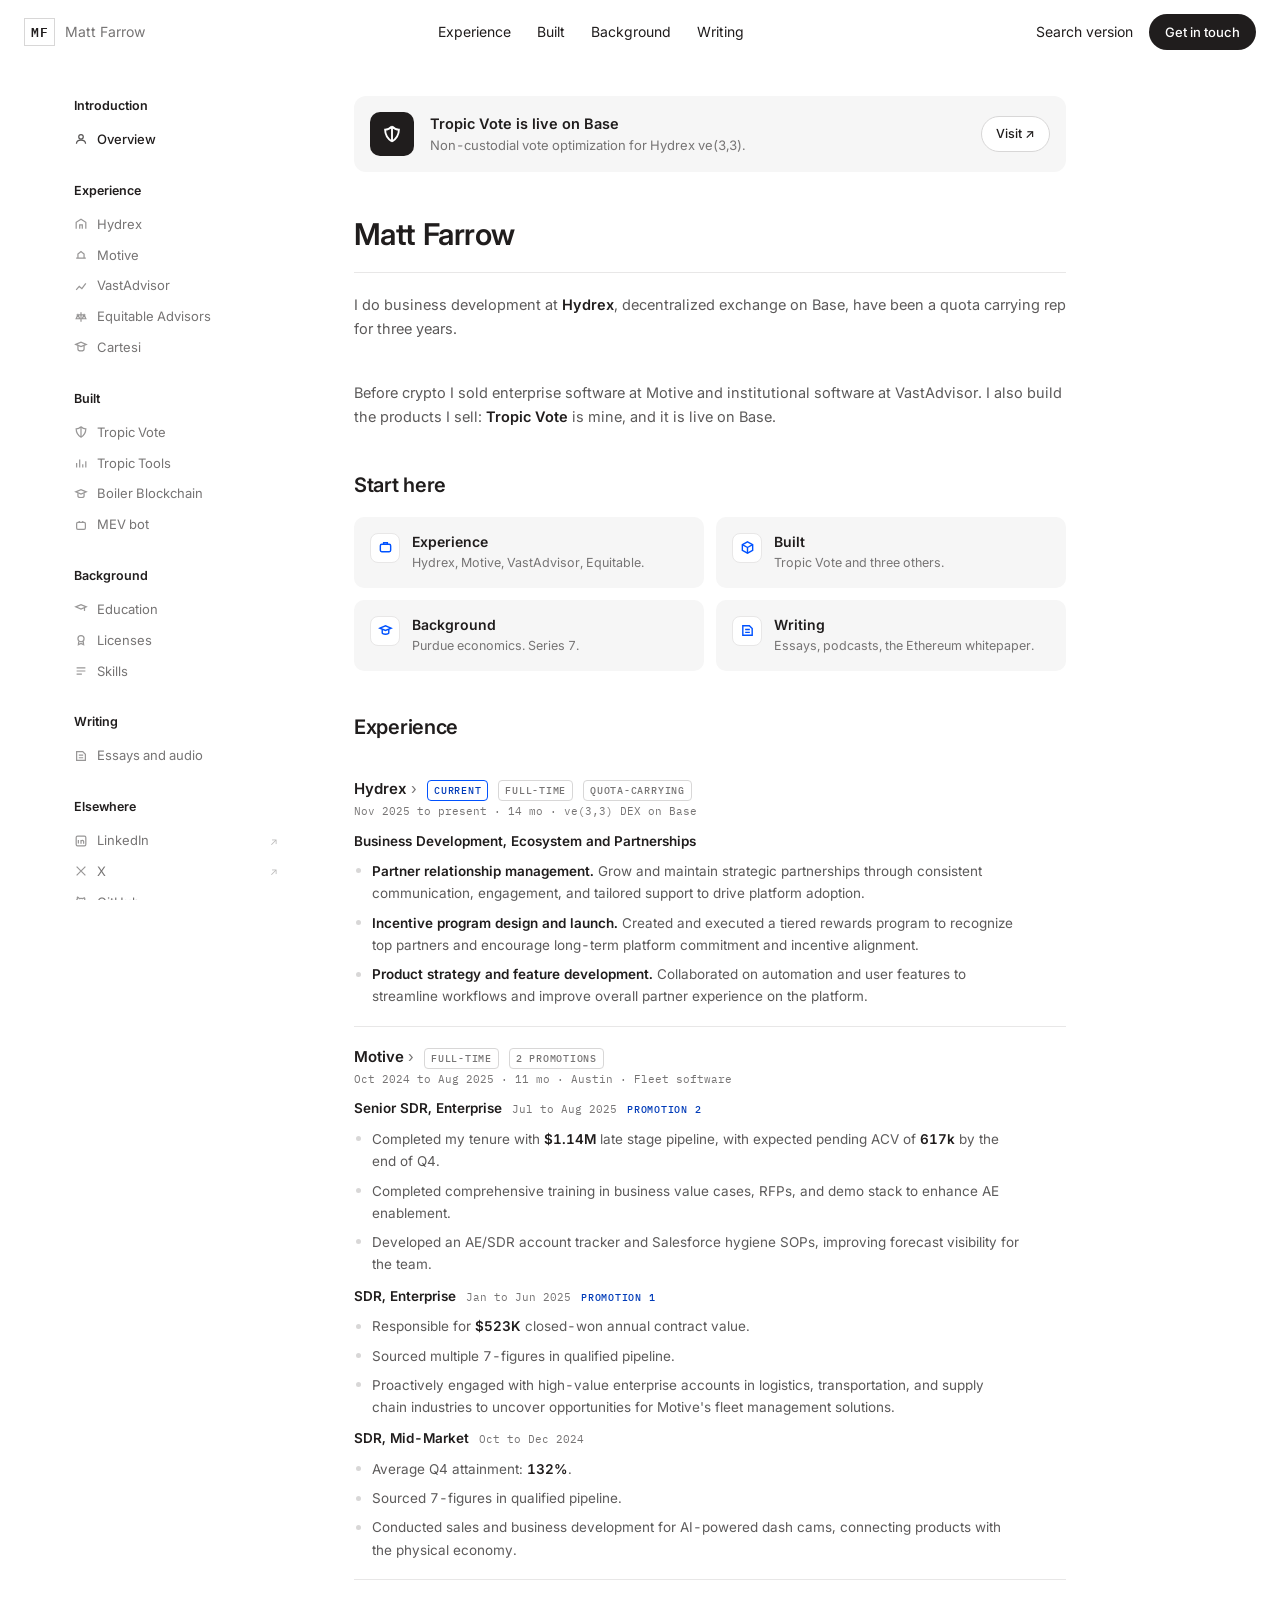
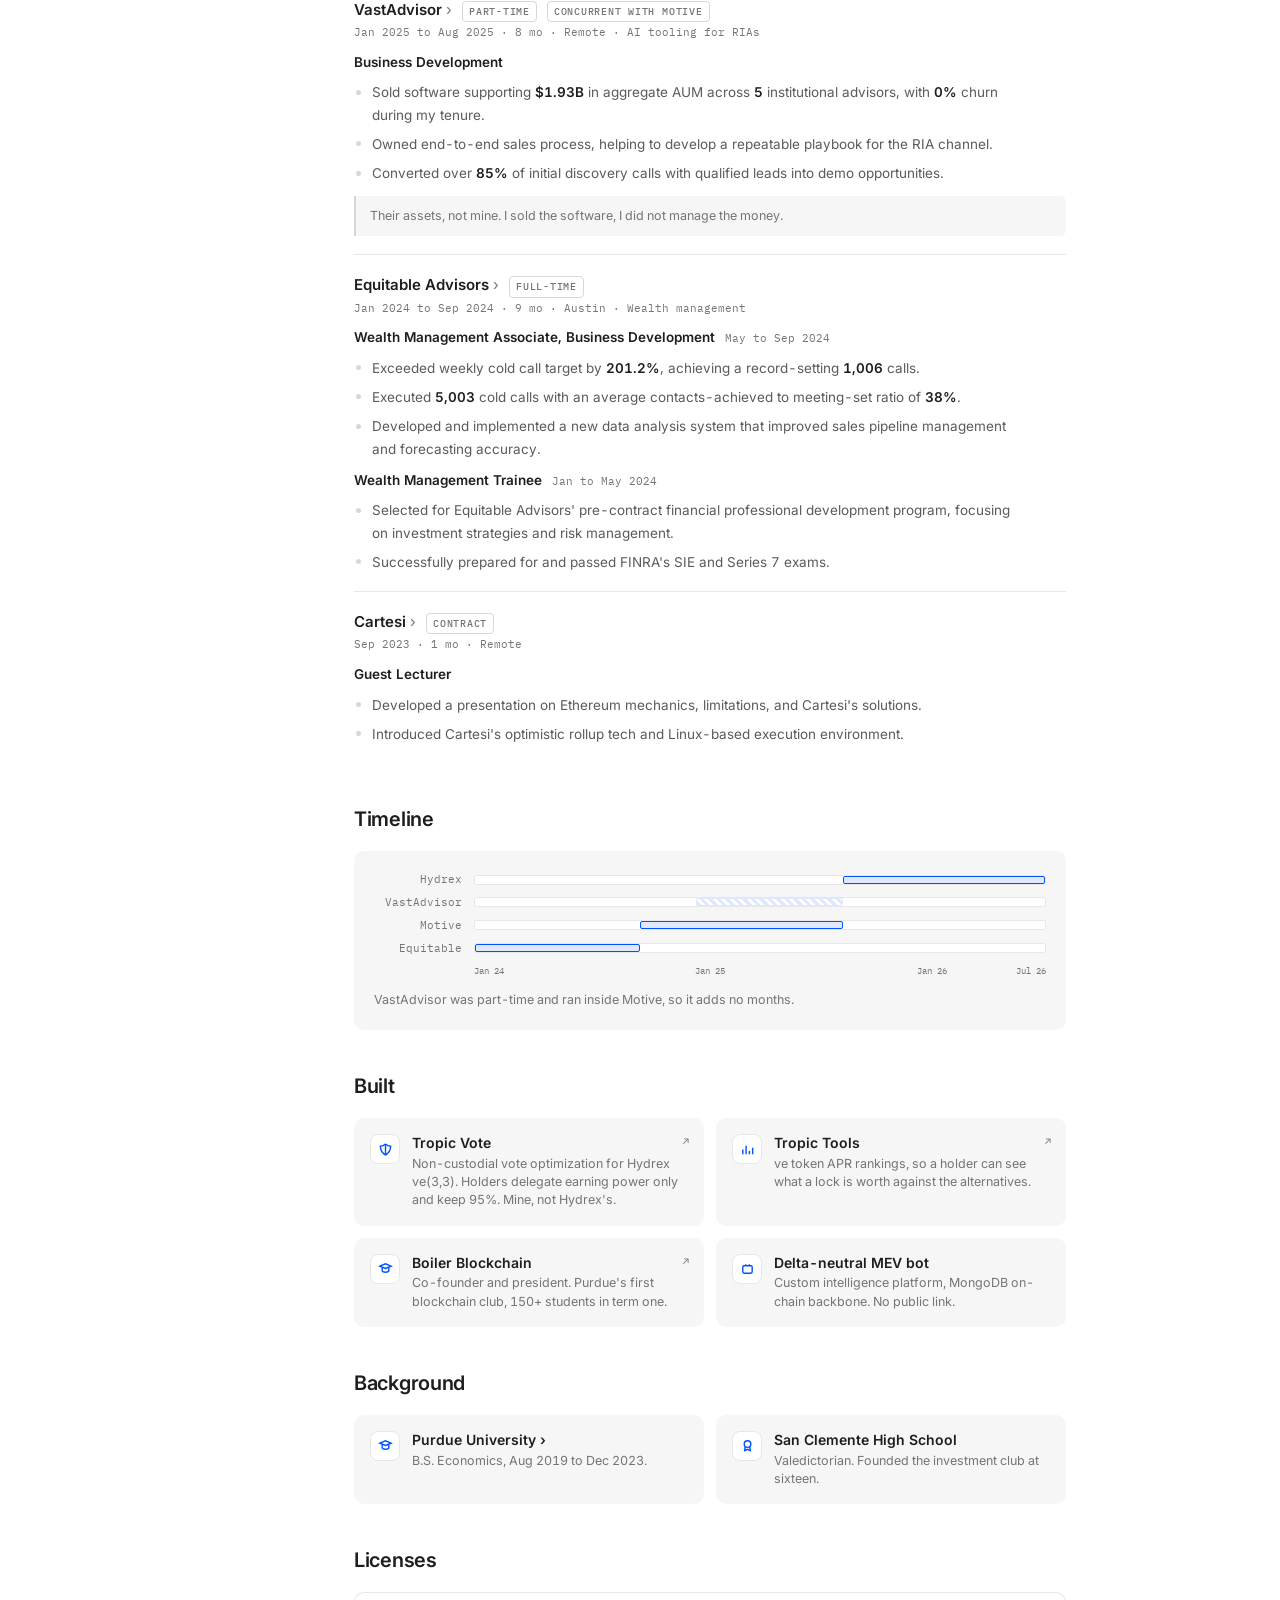
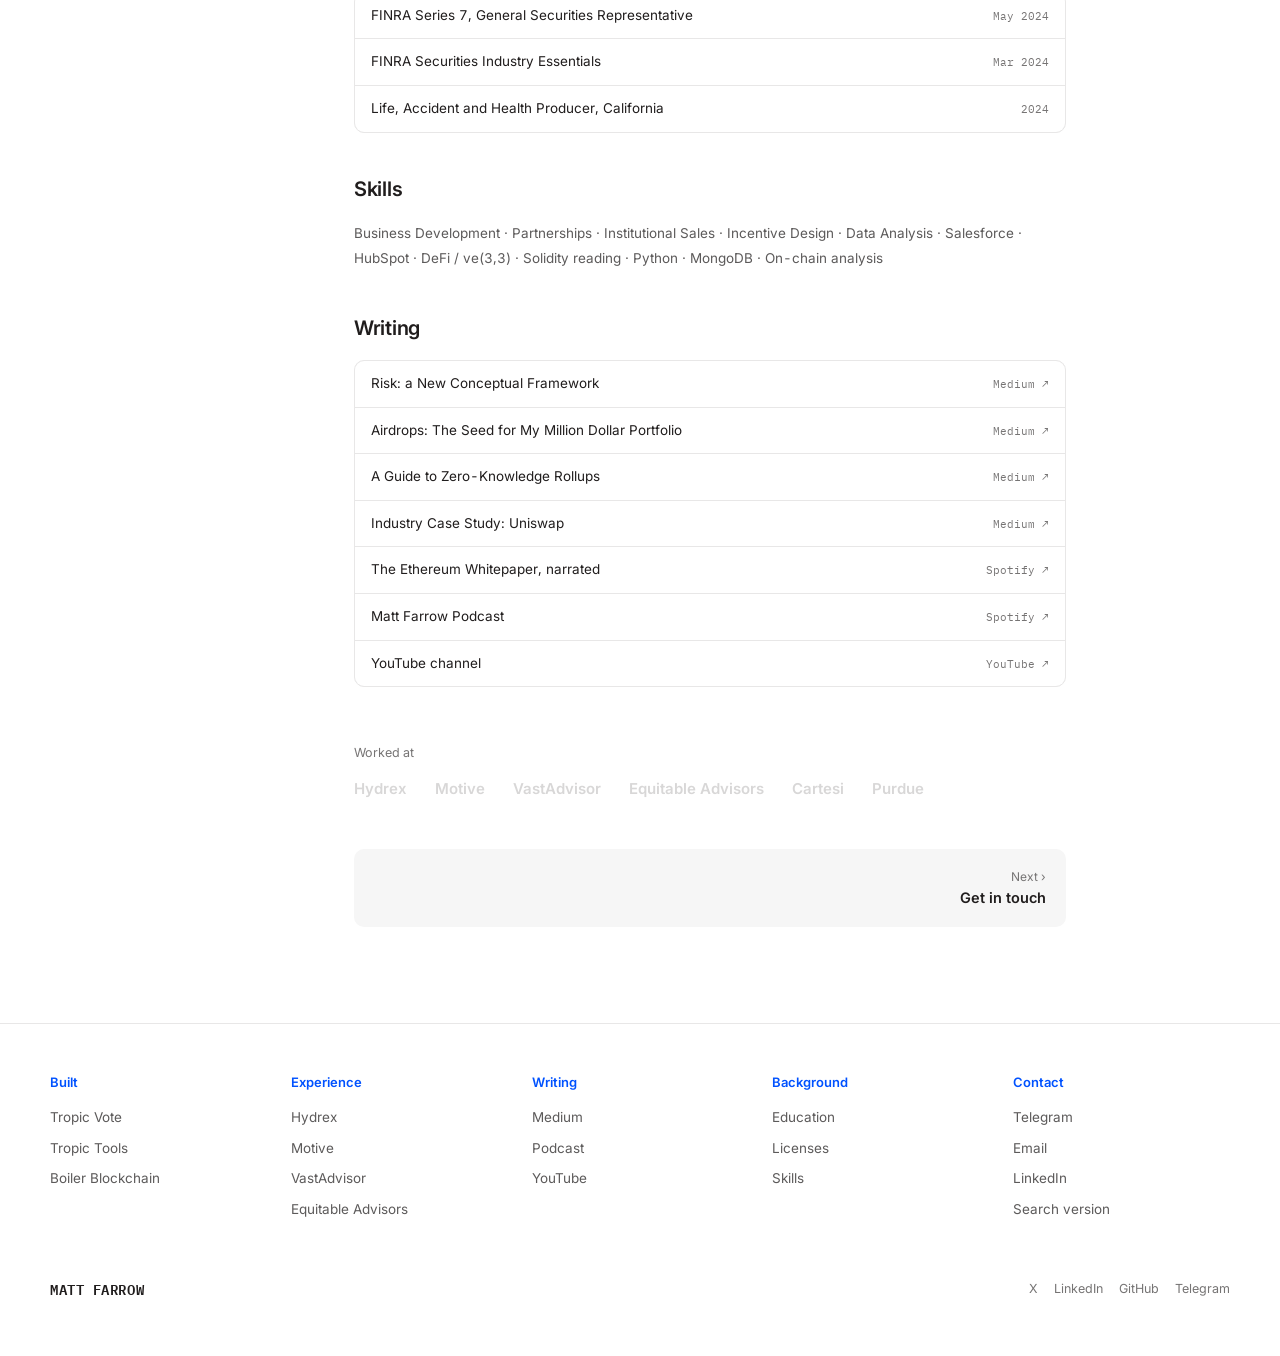
==== index.html @ 7d0c8151 "Docs: fix anchor jumps landing under the fixed nav Left-menu links jump to #section anchors, but wit" ====
<!DOCTYPE html>
<html lang="en">
<head>
<meta charset="UTF-8">
<meta name="viewport" content="width=device-width, initial-scale=1.0">
<title>Matt Farrow</title>
<meta name="description" content="Matt Farrow. Business Development at Hydrex. Enterprise SaaS seller who moved into crypto and kept shipping the product he sells. Series 7, Purdue economics, Austin TX.">
<link rel="preconnect" href="https://fonts.googleapis.com">
<link rel="preconnect" href="https://fonts.gstatic.com" crossorigin>
<link href="https://fonts.googleapis.com/css2?family=Inter:wght@400;500;600&family=IBM+Plex+Mono:wght@400;500;600&display=swap" rel="stylesheet">
<link rel="icon" type="image/svg+xml" href="favicon.svg?v=7">
<link rel="stylesheet" href="styles.css?v=8">
</head>
<body>

<nav class="topnav">
  <a class="tn-brand" href="#top">
    <span class="tn-mark">MF</span>
    <span class="tn-sub">Matt Farrow</span>
  </a>
  <div class="tn-c">
    <a href="#experience">Experience</a>
    <a href="#built">Built</a>
    <a href="#background">Background</a>
    <a href="#writing">Writing</a>
  </div>
  <div class="tn-r">
    <a class="tn-alt" href="/search/">Search version</a>
    <a class="btn" href="https://t.me/mattfarrow" target="_blank" rel="noopener">Get in touch</a>
  </div>
</nav>

<div class="shell" id="top">

  <aside class="side">
    <div class="s-grp">
      <p class="s-h">Introduction</p>
      <a class="s-i" href="#top" data-nav>
        <svg viewBox="0 0 16 16" fill="none" stroke="currentColor" stroke-width="1.4"><circle cx="8" cy="5.5" r="2.6"/><path d="M2.8 13.5c0-2.6 2.3-4.2 5.2-4.2s5.2 1.6 5.2 4.2"/></svg>
        Overview
      </a>
    </div>

    <div class="s-grp">
      <p class="s-h">Experience</p>
      <a class="s-i" href="#hydrex" data-nav>
        <svg viewBox="0 0 16 16" fill="none" stroke="currentColor" stroke-width="1.4"><path d="M2.5 13.5V6l5.5-3.5L13.5 6v7.5"/><path d="M6.5 13.5V9h3v4.5"/></svg>
        Hydrex
      </a>
      <a class="s-i" href="#motive" data-nav>
        <svg viewBox="0 0 16 16" fill="none" stroke="currentColor" stroke-width="1.4"><path d="M2.5 11.5h11M4.5 11.5V7l3.5-3 3.5 3v4.5"/></svg>
        Motive
      </a>
      <a class="s-i" href="#vastadvisor" data-nav>
        <svg viewBox="0 0 16 16" fill="none" stroke="currentColor" stroke-width="1.4"><path d="M2.5 12.5l3.5-4 3 2.5 4.5-6"/></svg>
        VastAdvisor
      </a>
      <a class="s-i" href="#equitable" data-nav>
        <svg viewBox="0 0 16 16" fill="none" stroke="currentColor" stroke-width="1.4"><path d="M8 2.5v11M3 5.5h10M4.5 5.5L2.5 10h4zM11.5 5.5L9.5 10h4z"/></svg>
        Equitable Advisors
      </a>
      <a class="s-i" href="#cartesi" data-nav>
        <svg viewBox="0 0 16 16" fill="none" stroke="currentColor" stroke-width="1.4"><path d="M2 5l6-2.5L14 5l-6 2.5z"/><path d="M4.5 6.5v4c0 1 1.6 2 3.5 2s3.5-1 3.5-2v-4"/></svg>
        Cartesi
      </a>
    </div>

    <div class="s-grp">
      <p class="s-h">Built</p>
      <a class="s-i" href="#tropic-vote" data-nav>
        <svg viewBox="0 0 16 16" fill="none" stroke="currentColor" stroke-width="1.4"><path d="M8 2v12M8 2c-2 2-4 2.5-5.5 2.5C2.5 9 5 12 8 14"/><path d="M8 2c2 2 4 2.5 5.5 2.5C13.5 9 11 12 8 14"/></svg>
        Tropic Vote
      </a>
      <a class="s-i" href="#tropic-tools" data-nav>
        <svg viewBox="0 0 16 16" fill="none" stroke="currentColor" stroke-width="1.4"><path d="M3 13V8M6.5 13V4M10 13V9.5M13.5 13V6"/></svg>
        Tropic Tools
      </a>
      <a class="s-i" href="#boiler" data-nav>
        <svg viewBox="0 0 16 16" fill="none" stroke="currentColor" stroke-width="1.4"><path d="M2 5.5L8 3l6 2.5L8 8z"/><path d="M4.5 7v3.5c0 .8 1.6 1.5 3.5 1.5s3.5-.7 3.5-1.5V7"/></svg>
        Boiler Blockchain
      </a>
      <a class="s-i" href="#mev" data-nav>
        <svg viewBox="0 0 16 16" fill="none" stroke="currentColor" stroke-width="1.4"><rect x="3" y="5" width="10" height="8" rx="1.5"/><path d="M6 5V3.5M10 5V3.5M6 8.5h.01M10 8.5h.01"/></svg>
        MEV bot
      </a>
    </div>

    <div class="s-grp">
      <p class="s-h">Background</p>
      <a class="s-i" href="#background" data-nav>
        <svg viewBox="0 0 16 16" fill="none" stroke="currentColor" stroke-width="1.4"><path d="M2 5.5L8 3l6 2.5L8 8z"/><path d="M12 6.8v3.4"/></svg>
        Education
      </a>
      <a class="s-i" href="#licenses" data-nav>
        <svg viewBox="0 0 16 16" fill="none" stroke="currentColor" stroke-width="1.4"><circle cx="8" cy="6.5" r="3.5"/><path d="M5.5 9.5L5 13.5l3-1.5 3 1.5-.5-4"/></svg>
        Licenses
      </a>
      <a class="s-i" href="#skills" data-nav>
        <svg viewBox="0 0 16 16" fill="none" stroke="currentColor" stroke-width="1.4"><path d="M3 8h10M3 4.5h10M3 11.5h6"/></svg>
        Skills
      </a>
    </div>

    <div class="s-grp">
      <p class="s-h">Writing</p>
      <a class="s-i" href="#writing" data-nav>
        <svg viewBox="0 0 16 16" fill="none" stroke="currentColor" stroke-width="1.4"><path d="M3 3h7l3 3v7H3z"/><path d="M5.5 7h5M5.5 10h5"/></svg>
        Essays and audio
      </a>
    </div>

    <div class="s-grp">
      <p class="s-h">Elsewhere</p>
      <a class="s-i" href="https://www.linkedin.com/in/mattdfarrow" target="_blank" rel="noopener">
        <svg viewBox="0 0 16 16" fill="none" stroke="currentColor" stroke-width="1.4"><rect x="2.5" y="2.5" width="11" height="11" rx="1.5"/><path d="M5 6.8v4M5 4.9v.01M8 11V6.8M8 8.4c0-1.6 3-1.6 3 0V11"/></svg>
        LinkedIn <span class="ext">&#8599;</span>
      </a>
      <a class="s-i" href="https://x.com/themattfarrow" target="_blank" rel="noopener">
        <svg viewBox="0 0 16 16" fill="none" stroke="currentColor" stroke-width="1.4"><path d="M3 3l10 10M13 3L3 13"/></svg>
        X <span class="ext">&#8599;</span>
      </a>
      <a class="s-i" href="https://github.com/matthewfarrow" target="_blank" rel="noopener">
        <svg viewBox="0 0 16 16" fill="none" stroke="currentColor" stroke-width="1.4"><path d="M6 13c-3 1-3-1.5-4-2m8 4v-2.5c0-.8-.2-1.2-.5-1.5 2-.2 3.5-1 3.5-3.7 0-.8-.3-1.5-.8-2 .1-.3.3-1-.1-2 0 0-.7-.2-2.1.8a7 7 0 00-3.9 0C4.7 2.1 4 2.3 4 2.3c-.4 1-.2 1.7-.1 2-.5.5-.8 1.2-.8 2 0 2.7 1.5 3.5 3.5 3.7-.3.3-.5.7-.5 1.5V15"/></svg>
        GitHub <span class="ext">&#8599;</span>
      </a>
      <a class="s-i" href="https://t.me/mattfarrow" target="_blank" rel="noopener">
        <svg viewBox="0 0 16 16" fill="none" stroke="currentColor" stroke-width="1.4"><path d="M14 3L2 7.5l3.5 1.5L13 4.5 6.8 10.4 6.5 13.5l2-2.3L12 13z"/></svg>
        Telegram <span class="ext">&#8599;</span>
      </a>
    </div>
  </aside>

  <main class="main">

    <a class="banner" href="https://tropic.vote" target="_blank" rel="noopener">
      <span class="bn-ico">
        <svg viewBox="0 0 16 16" fill="none" stroke="currentColor" stroke-width="1.5"><path d="M8 2v12M8 2c-2 2-4 2.5-5.5 2.5C2.5 9 5 12 8 14"/><path d="M8 2c2 2 4 2.5 5.5 2.5C13.5 9 11 12 8 14"/></svg>
      </span>
      <span>
        <span class="bn-t">Tropic Vote is live on Base</span>
        <span class="bn-s">Non-custodial vote optimization for Hydrex ve(3,3).</span>
      </span>
      <span class="bn-go">Visit &#8599;</span>
    </a>

    <h1>Matt Farrow</h1>
    <hr class="rule">
    <p class="lede">I do business development at <b>Hydrex</b>, decentralized exchange on Base, have been a quota carrying rep for three years.</p>
    <p class="lede">Before crypto I sold enterprise software at Motive and institutional software at VastAdvisor. I also build the products I sell: <b>Tropic Vote</b> is mine, and it is live on Base.</p>

    <section class="sec">
      <h2>Start here</h2>
      <div class="cards">
        <a class="card" href="#experience">
          <span class="c-ico"><svg viewBox="0 0 16 16" fill="none" stroke="var(--accent)" stroke-width="1.5"><rect x="2.5" y="4.5" width="11" height="8" rx="1.5"/><path d="M6 4.5V3h4v1.5"/></svg></span>
          <span><span class="c-t">Experience</span><span class="c-s">Hydrex, Motive, VastAdvisor, Equitable.</span></span>
        </a>
        <a class="card" href="#built">
          <span class="c-ico"><svg viewBox="0 0 16 16" fill="none" stroke="var(--accent)" stroke-width="1.5"><path d="M8 2l5.5 3v6L8 14l-5.5-3V5z"/><path d="M8 8l5.5-3M8 8v6M8 8L2.5 5"/></svg></span>
          <span><span class="c-t">Built</span><span class="c-s">Tropic Vote and three others.</span></span>
        </a>
        <a class="card" href="#background">
          <span class="c-ico"><svg viewBox="0 0 16 16" fill="none" stroke="var(--accent)" stroke-width="1.5"><path d="M2 5.5L8 3l6 2.5L8 8z"/><path d="M4.5 7v3.5c0 .8 1.6 1.5 3.5 1.5s3.5-.7 3.5-1.5V7"/></svg></span>
          <span><span class="c-t">Background</span><span class="c-s">Purdue economics. Series 7.</span></span>
        </a>
        <a class="card" href="#writing">
          <span class="c-ico"><svg viewBox="0 0 16 16" fill="none" stroke="var(--accent)" stroke-width="1.5"><path d="M3 3h7l3 3v7H3z"/><path d="M5.5 7h5M5.5 10h5"/></svg></span>
          <span><span class="c-t">Writing</span><span class="c-s">Essays, podcasts, the Ethereum whitepaper.</span></span>
        </a>
      </div>
    </section>

    <section class="sec" id="experience">
      <h2>Experience</h2>

      <div class="role" id="hydrex">
        <div class="r-top">
          <a class="r-co" href="/hydrex.html">Hydrex <span class="r-go">&#8250;</span></a>
          <span class="chip on">Current</span>
          <span class="chip">Full-time</span>
          <span class="chip">Quota-carrying</span>
        </div>
        <p class="r-meta">Nov 2025 to present &middot; <span id="hydrex-dur">9 mo</span> &middot; ve(3,3) DEX on Base</p>
        <div class="r-sub"><span class="r-title">Business Development, Ecosystem and Partnerships</span></div>
        <ul>
          <li><b>Partner relationship management.</b> Grow and maintain strategic partnerships through consistent communication, engagement, and tailored support to drive platform adoption.</li>
          <li><b>Incentive program design and launch.</b> Created and executed a tiered rewards program to recognize top partners and encourage long-term platform commitment and incentive alignment.</li>
          <li><b>Product strategy and feature development.</b> Collaborated on automation and user features to streamline workflows and improve overall partner experience on the platform.</li>
        </ul>
      </div>

      <div class="role" id="motive">
        <div class="r-top">
          <a class="r-co" href="/motive.html">Motive <span class="r-go">&#8250;</span></a>
          <span class="chip">Full-time</span>
          <span class="chip">2 promotions</span>
        </div>
        <p class="r-meta">Oct 2024 to Aug 2025 &middot; 11 mo &middot; Austin &middot; Fleet software</p>

        <div class="r-sub">
          <span class="r-title">Senior SDR, Enterprise</span>
          <span class="r-when">Jul to Aug 2025</span>
          <span class="promo">Promotion 2</span>
        </div>
        <ul>
          <li>Completed my tenure with <b>$1.14M</b> late stage pipeline, with expected pending ACV of <b>617k</b> by the end of Q4.</li>
          <li>Completed comprehensive training in business value cases, RFPs, and demo stack to enhance AE enablement.</li>
          <li>Developed an AE/SDR account tracker and Salesforce hygiene SOPs, improving forecast visibility for the team.</li>
        </ul>

        <div class="r-sub">
          <span class="r-title">SDR, Enterprise</span>
          <span class="r-when">Jan to Jun 2025</span>
          <span class="promo">Promotion 1</span>
        </div>
        <ul>
          <li>Responsible for <b>$523K</b> closed-won annual contract value.</li>
          <li>Sourced multiple 7-figures in qualified pipeline.</li>
          <li>Proactively engaged with high-value enterprise accounts in logistics, transportation, and supply chain industries to uncover opportunities for Motive's fleet management solutions.</li>
        </ul>

        <div class="r-sub">
          <span class="r-title">SDR, Mid-Market</span>
          <span class="r-when">Oct to Dec 2024</span>
        </div>
        <ul>
          <li>Average Q4 attainment: <b>132%</b>.</li>
          <li>Sourced 7-figures in qualified pipeline.</li>
          <li>Conducted sales and business development for AI-powered dash cams, connecting products with the physical economy.</li>
        </ul>
      </div>

      <div class="role" id="vastadvisor">
        <div class="r-top">
          <a class="r-co" href="/vastadvisor.html">VastAdvisor <span class="r-go">&#8250;</span></a>
          <span class="chip">Part-time</span>
          <span class="chip">Concurrent with Motive</span>
        </div>
        <p class="r-meta">Jan 2025 to Aug 2025 &middot; 8 mo &middot; Remote &middot; AI tooling for RIAs</p>
        <div class="r-sub"><span class="r-title">Business Development</span></div>
        <ul>
          <li>Sold software supporting <b>$1.93B</b> in aggregate AUM across <b>5</b> institutional advisors, with <b>0%</b> churn during my tenure.</li>
          <li>Owned end-to-end sales process, helping to develop a repeatable playbook for the RIA channel.</li>
          <li>Converted over <b>85%</b> of initial discovery calls with qualified leads into demo opportunities.</li>
        </ul>
        <p class="note">Their assets, not mine. I sold the software, I did not manage the money.</p>
      </div>

      <div class="role" id="equitable">
        <div class="r-top">
          <a class="r-co" href="/equitable.html">Equitable Advisors <span class="r-go">&#8250;</span></a>
          <span class="chip">Full-time</span>
        </div>
        <p class="r-meta">Jan 2024 to Sep 2024 &middot; 9 mo &middot; Austin &middot; Wealth management</p>
        <div class="r-sub">
          <span class="r-title">Wealth Management Associate, Business Development</span>
          <span class="r-when">May to Sep 2024</span>
        </div>
        <ul>
          <li>Exceeded weekly cold call target by <b>201.2%</b>, achieving a record-setting <b>1,006</b> calls.</li>
          <li>Executed <b>5,003</b> cold calls with an average contacts-achieved to meeting-set ratio of <b>38%</b>.</li>
          <li>Developed and implemented a new data analysis system that improved sales pipeline management and forecasting accuracy.</li>
        </ul>
        <div class="r-sub">
          <span class="r-title">Wealth Management Trainee</span>
          <span class="r-when">Jan to May 2024</span>
        </div>
        <ul>
          <li>Selected for Equitable Advisors' pre-contract financial professional development program, focusing on investment strategies and risk management.</li>
          <li>Successfully prepared for and passed FINRA's SIE and Series 7 exams.</li>
        </ul>
      </div>

      <div class="role" id="cartesi">
        <div class="r-top">
          <a class="r-co" href="/cartesi.html">Cartesi <span class="r-go">&#8250;</span></a>
          <span class="chip">Contract</span>
        </div>
        <p class="r-meta">Sep 2023 &middot; 1 mo &middot; Remote</p>
        <div class="r-sub"><span class="r-title">Guest Lecturer</span></div>
        <ul>
          <li>Developed a presentation on Ethereum mechanics, limitations, and Cartesi's solutions.</li>
          <li>Introduced Cartesi's optimistic rollup tech and Linux-based execution environment.</li>
        </ul>
      </div>
    </section>

    <section class="sec">
      <h2>Timeline</h2>
      <div class="gantt">
        <div class="g-row">
          <span class="g-lab">Hydrex</span>
          <span class="g-track"><span class="g-bar solid" style="left:64.52%; right:0"></span></span>
        </div>
        <div class="g-row">
          <span class="g-lab">VastAdvisor</span>
          <span class="g-track"><span class="g-bar hatch" style="left:38.71%; width:25.81%"></span></span>
        </div>
        <div class="g-row">
          <span class="g-lab">Motive</span>
          <span class="g-track"><span class="g-bar solid" style="left:29.03%; width:35.48%"></span></span>
        </div>
        <div class="g-row">
          <span class="g-lab">Equitable</span>
          <span class="g-track"><span class="g-bar solid" style="left:0; width:29.03%"></span></span>
        </div>
        <div class="g-ticks">
          <span style="left:0">Jan 24</span>
          <span style="left:38.71%">Jan 25</span>
          <span style="left:77.42%">Jan 26</span>
          <span style="right:0">Jul 26</span>
        </div>
        <p class="g-cap">VastAdvisor was part-time and ran inside Motive, so it adds no months.</p>
      </div>
    </section>

    <section class="sec" id="built">
      <h2>Built</h2>
      <div class="cards">
        <a class="card" id="tropic-vote" href="https://tropic.vote" target="_blank" rel="noopener">
          <span class="c-ext">&#8599;</span>
          <span class="c-ico"><svg viewBox="0 0 16 16" fill="none" stroke="var(--accent)" stroke-width="1.5"><path d="M8 2v12M8 2c-2 2-4 2.5-5.5 2.5C2.5 9 5 12 8 14"/><path d="M8 2c2 2 4 2.5 5.5 2.5C13.5 9 11 12 8 14"/></svg></span>
          <span><span class="c-t">Tropic Vote</span><span class="c-s">Non-custodial vote optimization for Hydrex ve(3,3). Holders delegate earning power only and keep 95%. Mine, not Hydrex's.</span></span>
        </a>
        <a class="card" id="tropic-tools" href="https://tropic-tools.vercel.app" target="_blank" rel="noopener">
          <span class="c-ext">&#8599;</span>
          <span class="c-ico"><svg viewBox="0 0 16 16" fill="none" stroke="var(--accent)" stroke-width="1.5"><path d="M3 13V8M6.5 13V4M10 13V9.5M13.5 13V6"/></svg></span>
          <span><span class="c-t">Tropic Tools</span><span class="c-s">ve token APR rankings, so a holder can see what a lock is worth against the alternatives.</span></span>
        </a>
        <a class="card" id="boiler" href="https://www.boilerblockchain.org/" target="_blank" rel="noopener">
          <span class="c-ext">&#8599;</span>
          <span class="c-ico"><svg viewBox="0 0 16 16" fill="none" stroke="var(--accent)" stroke-width="1.5"><path d="M2 5.5L8 3l6 2.5L8 8z"/><path d="M4.5 7v3.5c0 .8 1.6 1.5 3.5 1.5s3.5-.7 3.5-1.5V7"/></svg></span>
          <span><span class="c-t">Boiler Blockchain</span><span class="c-s">Co-founder and president. Purdue's first blockchain club, 150+ students in term one.</span></span>
        </a>
        <span class="card" id="mev">
          <span class="c-ico"><svg viewBox="0 0 16 16" fill="none" stroke="var(--accent)" stroke-width="1.5"><rect x="3" y="5" width="10" height="8" rx="1.5"/><path d="M6 5V3.5M10 5V3.5M6 8.5h.01M10 8.5h.01"/></svg></span>
          <span><span class="c-t">Delta-neutral MEV bot</span><span class="c-s">Custom intelligence platform, MongoDB on-chain backbone. No public link.</span></span>
        </span>
      </div>
    </section>

    <section class="sec" id="background">
      <h2>Background</h2>
      <div class="cards">
        <a class="card" href="/purdue.html">
          <span class="c-ico"><svg viewBox="0 0 16 16" fill="none" stroke="var(--accent)" stroke-width="1.5"><path d="M2 5.5L8 3l6 2.5L8 8z"/><path d="M4.5 7v3.5c0 .8 1.6 1.5 3.5 1.5s3.5-.7 3.5-1.5V7"/></svg></span>
          <span><span class="c-t">Purdue University &#8250;</span><span class="c-s">B.S. Economics, Aug 2019 to Dec 2023.</span></span>
        </a>
        <span class="card">
          <span class="c-ico"><svg viewBox="0 0 16 16" fill="none" stroke="var(--accent)" stroke-width="1.5"><circle cx="8" cy="6.5" r="3.5"/><path d="M5.5 9.5L5 13.5l3-1.5 3 1.5-.5-4"/></svg></span>
          <span><span class="c-t">San Clemente High School</span><span class="c-s">Valedictorian. Founded the investment club at sixteen.</span></span>
        </span>
      </div>
    </section>

    <section class="sec" id="licenses">
      <h2>Licenses</h2>
      <div class="pubs">
        <span class="pub"><span class="pub-t">FINRA Series 7, General Securities Representative</span><span class="pub-s">May 2024</span></span>
        <span class="pub"><span class="pub-t">FINRA Securities Industry Essentials</span><span class="pub-s">Mar 2024</span></span>
        <span class="pub"><span class="pub-t">Life, Accident and Health Producer, California</span><span class="pub-s">2024</span></span>
      </div>
    </section>

    <section class="sec" id="skills">
      <h2>Skills</h2>
      <p class="skills">Business Development &middot; Partnerships &middot; Institutional Sales &middot; Incentive Design &middot; Data Analysis &middot; Salesforce &middot; HubSpot &middot; DeFi / ve(3,3) &middot; Solidity reading &middot; Python &middot; MongoDB &middot; On-chain analysis</p>
    </section>

    <section class="sec" id="writing">
      <h2>Writing</h2>
      <div class="pubs">
        <a class="pub" href="https://medium.com/boilerblockchain/risk-a-new-conceptual-framework-6a9c3ee89366" target="_blank" rel="noopener">
          <span class="pub-t">Risk: a New Conceptual Framework</span><span class="pub-s">Medium &#8599;</span>
        </a>
        <a class="pub" href="https://medium.com/boilerblockchain/airdrops-the-seed-for-my-million-dollar-portfolio-79f14d2b6d06" target="_blank" rel="noopener">
          <span class="pub-t">Airdrops: The Seed for My Million Dollar Portfolio</span><span class="pub-s">Medium &#8599;</span>
        </a>
        <a class="pub" href="https://medium.com/@matt_farrow/a-guide-to-zero-knowledge-rollups-a-blockchain-scaling-solution-9ca021af5bc5" target="_blank" rel="noopener">
          <span class="pub-t">A Guide to Zero-Knowledge Rollups</span><span class="pub-s">Medium &#8599;</span>
        </a>
        <a class="pub" href="https://boilerblockchain.medium.com/industry-case-study-uniswap-b0293ec44ef2" target="_blank" rel="noopener">
          <span class="pub-t">Industry Case Study: Uniswap</span><span class="pub-s">Medium &#8599;</span>
        </a>
        <a class="pub" href="https://open.spotify.com/episode/1PzYbgy1CFaf81AHORhcEc" target="_blank" rel="noopener">
          <span class="pub-t">The Ethereum Whitepaper, narrated</span><span class="pub-s">Spotify &#8599;</span>
        </a>
        <a class="pub" href="https://open.spotify.com/show/3L2fhqj9PuiwztZdamjg0W" target="_blank" rel="noopener">
          <span class="pub-t">Matt Farrow Podcast</span><span class="pub-s">Spotify &#8599;</span>
        </a>
        <a class="pub" href="https://www.youtube.com/channel/UCIKcIjJHTc9QfsULSZ2nM0w" target="_blank" rel="noopener">
          <span class="pub-t">YouTube channel</span><span class="pub-s">YouTube &#8599;</span>
        </a>
      </div>
    </section>

    <div class="worked">
      <p>Worked at</p>
      <div class="worked-row">
        <span>Hydrex</span><span>Motive</span><span>VastAdvisor</span><span>Equitable Advisors</span><span>Cartesi</span><span>Purdue</span>
      </div>
    </div>

    <a class="next" href="https://t.me/mattfarrow" target="_blank" rel="noopener">
      <span>Next &#8250;</span>
      <b>Get in touch</b>
    </a>

  </main>
</div>

<footer class="foot">
  <div class="foot-in">
    <div class="f-cols">
      <div>
        <p class="f-h">Built</p>
        <a href="https://tropic.vote" target="_blank" rel="noopener">Tropic Vote</a>
        <a href="https://tropic-tools.vercel.app" target="_blank" rel="noopener">Tropic Tools</a>
        <a href="https://www.boilerblockchain.org/" target="_blank" rel="noopener">Boiler Blockchain</a>
      </div>
      <div>
        <p class="f-h">Experience</p>
        <a href="/hydrex.html">Hydrex</a>
        <a href="/motive.html">Motive</a>
        <a href="/vastadvisor.html">VastAdvisor</a>
        <a href="/equitable.html">Equitable Advisors</a>
      </div>
      <div>
        <p class="f-h">Writing</p>
        <a href="https://medium.com/@matt_farrow" target="_blank" rel="noopener">Medium</a>
        <a href="https://open.spotify.com/show/3L2fhqj9PuiwztZdamjg0W" target="_blank" rel="noopener">Podcast</a>
        <a href="https://www.youtube.com/channel/UCIKcIjJHTc9QfsULSZ2nM0w" target="_blank" rel="noopener">YouTube</a>
      </div>
      <div>
        <p class="f-h">Background</p>
        <a href="#background">Education</a>
        <a href="#licenses">Licenses</a>
        <a href="#skills">Skills</a>
      </div>
      <div>
        <p class="f-h">Contact</p>
        <a href="https://t.me/mattfarrow" target="_blank" rel="noopener">Telegram</a>
        <a href="mailto:1mattfarrow@gmail.com">Email</a>
        <a href="https://www.linkedin.com/in/mattdfarrow" target="_blank" rel="noopener">LinkedIn</a>
        <a href="/search/">Search version</a>
      </div>
    </div>
    <div class="f-bot">
      <span class="f-mark">MATT FARROW</span>
      <div class="f-soc">
        <a href="https://x.com/themattfarrow" target="_blank" rel="noopener">X</a>
        <a href="https://www.linkedin.com/in/mattdfarrow" target="_blank" rel="noopener">LinkedIn</a>
        <a href="https://github.com/matthewfarrow" target="_blank" rel="noopener">GitHub</a>
        <a href="https://t.me/mattfarrow" target="_blank" rel="noopener">Telegram</a>
      </div>
    </div>
  </div>
</footer>

<script>
(function(){
  var start = new Date(2025, 10, 1);
  var now = new Date();
  var m = (now.getFullYear()-start.getFullYear())*12 + (now.getMonth()-start.getMonth()) + 1;
  var el = document.getElementById("hydrex-dur");
  if (el && m > 0) el.textContent = m + " mo";
})();

(function(){
  var order = ['top','hydrex','motive','vastadvisor','equitable','cartesi','tropic-vote','tropic-tools','boiler','mev','background','licenses','skills','writing'];
  var links = {};
  [].forEach.call(document.querySelectorAll('.s-i[data-nav]'), function(a){
    links[a.getAttribute('href').slice(1)] = a;
  });
  if(!('IntersectionObserver' in window)) return;
  var seen = [];
  var io = new IntersectionObserver(function(es){
    es.forEach(function(e){
      var id = e.target.id, i = seen.indexOf(id);
      if(e.isIntersecting && i === -1) seen.push(id);
      if(!e.isIntersecting && i !== -1) seen.splice(i,1);
    });
    var here = order.filter(function(id){ return seen.indexOf(id) !== -1; })[0];
    Object.keys(links).forEach(function(id){ links[id].classList.toggle('on', id === here); });
  }, { rootMargin:'-20% 0px -60% 0px', threshold:0 });
  order.forEach(function(id){ var el=document.getElementById(id); if(el) io.observe(el); });
})();
</script>

</body>
</html>
---- styles.css ----
:root{
  --bg:        #FFFFFF;
  --card:      #F6F6F6;
  --card-h:    #F0F0F0;

  --ink:       #201D1D;   /* headings */
  --body:      #5C5A5A;   /* body copy, 7.0:1 on white */
  --muted:     #767474;   /* meta, 4.9:1 on white */

  --line:      #E8E7E7;
  --line-2:    #D8D7D7;

  --accent:    #0052FF;   /* Base blue, the chain Tropic Vote runs on */
  --accent-2:  #003BB8;   /* darkened for AA on --card */
  --wash:      #DFE8FF;

  --sans:"Inter", -apple-system, "system-ui", "Segoe UI", Helvetica, Arial, sans-serif;
  --mono:"IBM Plex Mono", ui-monospace, SFMono-Regular, Menlo, monospace;

  --nav-h: 64px;
  --side-w: 232px;
}

*{ margin:0; padding:0; box-sizing:border-box; }

html{ scroll-behavior:smooth; }
/* the top nav is fixed, so anchor jumps must leave room for it or the target
   heading lands hidden under the bar. Pad the scroll by the nav height plus a
   little breathing room so you always see where you landed. */
html{ scroll-padding-top:calc(var(--nav-h) + 24px); }
/* belt and suspenders for the anchor targets themselves */
.sec[id], .card[id], .role[id]{ scroll-margin-top:calc(var(--nav-h) + 24px); }

body{
  background:var(--bg);
  color:var(--body);
  font-family:var(--sans);
  font-size:14px;
  line-height:1.6;
  -webkit-font-smoothing:antialiased;
  font-feature-settings:"tnum" 1;
}

a{ color:inherit; text-decoration:none; }
::selection{ background:var(--accent); color:#fff; }

/* ---------- top nav ---------- */

.topnav{
  position:fixed; top:0; left:0; right:0; height:var(--nav-h); z-index:60;
  background:rgba(255,255,255,.92); backdrop-filter:blur(8px);
  display:flex; align-items:center; gap:24px; padding:0 24px;
}
.tn-brand{ display:flex; align-items:baseline; gap:10px; }
.tn-mark{
  font-family:var(--mono); font-size:13px; font-weight:600; letter-spacing:.04em;
  color:var(--ink); border:1px solid var(--line-2); padding:3px 6px;
}
.tn-sub{ font-size:14px; color:var(--muted); }
.tn-c{ display:flex; gap:26px; margin:0 auto; }
.tn-c a{ font-size:14px; color:var(--ink); }
.tn-c a:hover{ color:var(--accent); }
.tn-r{ display:flex; align-items:center; gap:16px; }
.tn-alt{ font-size:14px; color:var(--ink); white-space:nowrap; }
.tn-alt:hover{ color:var(--accent); }
.btn{
  background:var(--ink); color:#fff; font-size:13px; font-weight:500;
  padding:8px 16px; border-radius:999px; white-space:nowrap;
}
.btn:hover{ background:#000; }
@media (max-width:640px){ .tn-alt{ display:none; } }

/* ---------- shell ---------- */

.shell{
  display:grid; grid-template-columns:var(--side-w) 1fr;
  max-width:1180px; margin:0 auto; padding:var(--nav-h) 24px 0;
  align-items:start;
}

/* ---------- sidebar ---------- */

.side{
  position:sticky; top:var(--nav-h);
  max-height:calc(100vh - var(--nav-h)); overflow-y:auto;
  padding:32px 20px 64px 0;
}
.s-grp + .s-grp{ margin-top:26px; }
.s-h{
  font-size:12.5px; font-weight:600; color:var(--ink);
  margin-bottom:8px;
}
.s-i{
  display:flex; align-items:center; gap:9px;
  font-size:13px; color:var(--muted);
  padding:5px 8px; margin-left:-8px; border-radius:6px;
}
.s-i:hover{ color:var(--ink); background:var(--card); }
.s-i.on{ color:var(--ink); font-weight:500; }
.s-i svg{ width:14px; height:14px; flex:none; opacity:.75; }
.s-i .ext{ margin-left:auto; font-size:10px; opacity:.5; }

/* ---------- main ---------- */

.main{ padding:32px 0 0 48px; min-width:0; max-width:760px; }

.banner{
  display:flex; align-items:center; gap:16px;
  background:var(--card); border-radius:12px; padding:16px;
  margin-bottom:44px;
}
.banner:hover{ background:var(--card-h); }
.bn-ico{
  width:44px; height:44px; border-radius:10px; flex:none;
  background:var(--ink); color:#fff;
  display:flex; align-items:center; justify-content:center;
}
.bn-ico svg{ width:20px; height:20px; }
.bn-t{ display:block; font-size:14.5px; font-weight:600; color:var(--ink); }
.bn-s{ display:block; font-size:13px; color:var(--muted); }
.bn-go{
  margin-left:auto; flex:none;
  background:#fff; border:1px solid var(--line-2); border-radius:999px;
  font-size:12.5px; font-weight:500; color:var(--ink); padding:7px 14px;
}

h1{
  font-size:30px; font-weight:600; letter-spacing:-.02em;
  color:var(--ink); line-height:1.2; margin-bottom:20px;
}
.rule{ height:1px; background:var(--line); margin:20px 0; border:0; }
.lede{ font-size:14.5px; line-height:1.65; color:var(--body); margin-bottom:40px; }
.lede b{ color:var(--ink); font-weight:600; }

h2{
  font-size:20px; font-weight:600; letter-spacing:-.015em;
  color:var(--ink); margin-bottom:16px;
}
.sec{ margin-bottom:40px; }

/* ---------- card grid ---------- */

.cards{ display:grid; grid-template-columns:1fr 1fr; gap:12px; }
.card{
  display:flex; align-items:flex-start; gap:12px;
  background:var(--card); border-radius:10px; padding:16px; position:relative;
}
.card:hover{ background:var(--card-h); }
.c-ico{
  width:30px; height:30px; border-radius:8px; flex:none;
  display:flex; align-items:center; justify-content:center;
  background:#fff; border:1px solid var(--line);
}
.c-ico svg{ width:15px; height:15px; }
.c-t{ display:block; font-size:14px; font-weight:600; color:var(--ink); line-height:1.35; }
.c-s{ display:block; font-size:12.5px; color:var(--muted); line-height:1.45; margin-top:2px; }
.c-ext{ position:absolute; top:14px; right:14px; font-size:10px; color:var(--muted); }

/* ---------- roles ---------- */

.role{ padding:18px 0; border-bottom:1px solid var(--line); }
.role:last-child{ border-bottom:0; }
.r-top{ display:flex; align-items:baseline; gap:10px; flex-wrap:wrap; margin-bottom:2px; }
.r-co{ font-size:15px; font-weight:600; color:var(--ink); }
a.r-co:hover{ color:var(--accent); }
a.r-co .r-go{ color:var(--muted); font-weight:400; }
a.r-co:hover .r-go{ color:var(--accent); }
.chip{
  font-family:var(--mono); font-size:9.5px; font-weight:500; letter-spacing:.08em;
  text-transform:uppercase; color:var(--muted);
  border:1px solid var(--line-2); padding:2px 6px; border-radius:4px;
}
.chip.on{ color:var(--accent-2); border-color:var(--accent); }
.r-meta{ font-family:var(--mono); font-size:11px; color:var(--muted); margin-bottom:10px; }
.r-sub{ display:flex; align-items:baseline; gap:10px; flex-wrap:wrap; margin:10px 0 4px; }
.r-title{ font-size:13.5px; font-weight:600; color:var(--ink); }
.r-when{ font-family:var(--mono); font-size:11px; color:var(--muted); }
.promo{
  font-family:var(--mono); font-size:9.5px; font-weight:500; letter-spacing:.08em;
  text-transform:uppercase; color:var(--accent-2);
}
/* docs-style bullets: a small round dot, not a dash */
.role ul{ list-style:none; margin-top:8px; }
.role li{
  font-size:13.5px; line-height:1.65; color:var(--body);
  padding-left:18px; position:relative; margin-bottom:7px; max-width:74ch;
}
.role li:last-child{ margin-bottom:0; }
.role li::before{
  content:""; position:absolute; left:2px; top:.62em;
  width:5px; height:5px; border-radius:50%; background:var(--line-2);
}
.role li b{ color:var(--ink); font-weight:600; }
/* their info callout, for the one line that corrects a number */
.note{
  font-size:12.5px; line-height:1.6; color:var(--muted); margin-top:12px;
  background:var(--card); border-left:2px solid var(--line-2);
  border-radius:0 6px 6px 0; padding:10px 14px;
}

/* ---------- timeline ---------- */

.gantt{ background:var(--card); border-radius:10px; padding:20px; }
.g-row{ display:grid; grid-template-columns:88px 1fr; gap:12px; align-items:center; margin-bottom:6px; }
.g-lab{ font-family:var(--mono); font-size:10.5px; color:var(--muted); text-align:right; }
.g-track{ position:relative; height:10px; background:#fff; border:1px solid var(--line); border-radius:2px; }
.g-bar{ position:absolute; top:0; bottom:0; border-radius:2px; }
.g-bar.solid{ background:var(--wash); border:1px solid var(--accent); }
/* the part-time hatch is a chart convention, not decoration: the only gradient here */
.g-bar.hatch{
  background:repeating-linear-gradient(45deg, var(--wash), var(--wash) 3px, transparent 3px, transparent 6px);
  border:1px solid var(--wash);
}
.g-ticks{ position:relative; height:14px; margin:8px 0 0 100px; }
.g-ticks span{ position:absolute; font-family:var(--mono); font-size:9px; color:var(--muted); }
.g-cap{ font-size:12.5px; color:var(--muted); margin-top:12px; }

/* ---------- lists ---------- */

.pubs{ display:grid; gap:1px; background:var(--line); border:1px solid var(--line); border-radius:10px; overflow:hidden; }
.pub{ display:flex; align-items:baseline; justify-content:space-between; gap:16px; background:#fff; padding:12px 16px; }
.pub:hover{ background:var(--card); }
.pub-t{ font-size:13.5px; color:var(--ink); }
.pub-s{ font-family:var(--mono); font-size:10.5px; color:var(--muted); white-space:nowrap; }

.skills{ font-size:13.5px; line-height:1.9; color:var(--body); }

.worked{ margin:56px 0 0; }
.worked p{ font-size:12.5px; color:var(--muted); margin-bottom:14px; }
.worked-row{
  display:flex; flex-wrap:wrap; gap:8px 28px;
  font-size:15px; font-weight:600; color:var(--line-2);
}

.next{
  display:flex; flex-direction:column; align-items:flex-end;
  background:var(--card); border-radius:10px; padding:18px 20px; margin:48px 0 72px;
}
.next span{ font-size:12px; color:var(--muted); }
.next b{ font-size:14.5px; font-weight:600; color:var(--ink); }

/* ---------- footer ---------- */

.foot{ border-top:1px solid var(--line); margin-top:24px; padding:48px 24px 56px; }
.foot-in{ max-width:1180px; margin:0 auto; }
.f-cols{ display:grid; grid-template-columns:repeat(5,1fr); gap:24px; }
.f-h{ font-size:13px; font-weight:600; color:var(--accent); margin-bottom:14px; }
.f-cols a{ display:block; font-size:13.5px; color:var(--body); margin-bottom:9px; }
.f-cols a:hover{ color:var(--ink); }
.f-bot{ display:flex; align-items:center; justify-content:space-between; gap:16px; margin-top:48px; }
.f-mark{ font-family:var(--mono); font-size:14px; font-weight:600; color:var(--ink); letter-spacing:.04em; }
.f-soc{ display:flex; gap:16px; }
.f-soc a{ font-size:12.5px; color:var(--muted); }
.f-soc a:hover{ color:var(--ink); }

/* ---------- responsive ---------- */

@media (max-width:1000px){
  .shell{ grid-template-columns:1fr; }
  .side{
    position:static; max-height:none; overflow:visible;
    padding:24px 0 0; border-bottom:1px solid var(--line);
    display:grid; grid-template-columns:repeat(3,1fr); gap:20px;
  }
  .s-grp + .s-grp{ margin-top:0; }
  .main{ padding-left:0; max-width:none; }
  .tn-c{ display:none; }
}

@media (max-width:680px){
  .shell{ padding-left:18px; padding-right:18px; }
  .side{ grid-template-columns:1fr 1fr; }
  .cards{ grid-template-columns:1fr; }
  .f-cols{ grid-template-columns:1fr 1fr; gap:28px 16px; }
  .g-row{ grid-template-columns:66px minmax(0,1fr); gap:8px; }
  .g-ticks{ margin-left:74px; }
  h1{ font-size:26px; }
  .banner{ flex-wrap:wrap; }
  .bn-go{ margin-left:0; }
}

@media print{
  .topnav, .side, .banner, .next, .worked, .foot{ display:none; }
  .shell{ grid-template-columns:1fr; padding:0; max-width:none; }
  .main{ padding:0; max-width:none; }
  body{ font-size:9.5pt; color:#000; }
  .card, .gantt, .pubs, .role{ break-inside:avoid; }
  a[href^="http"]::after{ content:" (" attr(href) ")"; font-family:var(--mono); font-size:7pt; color:#555; }
}
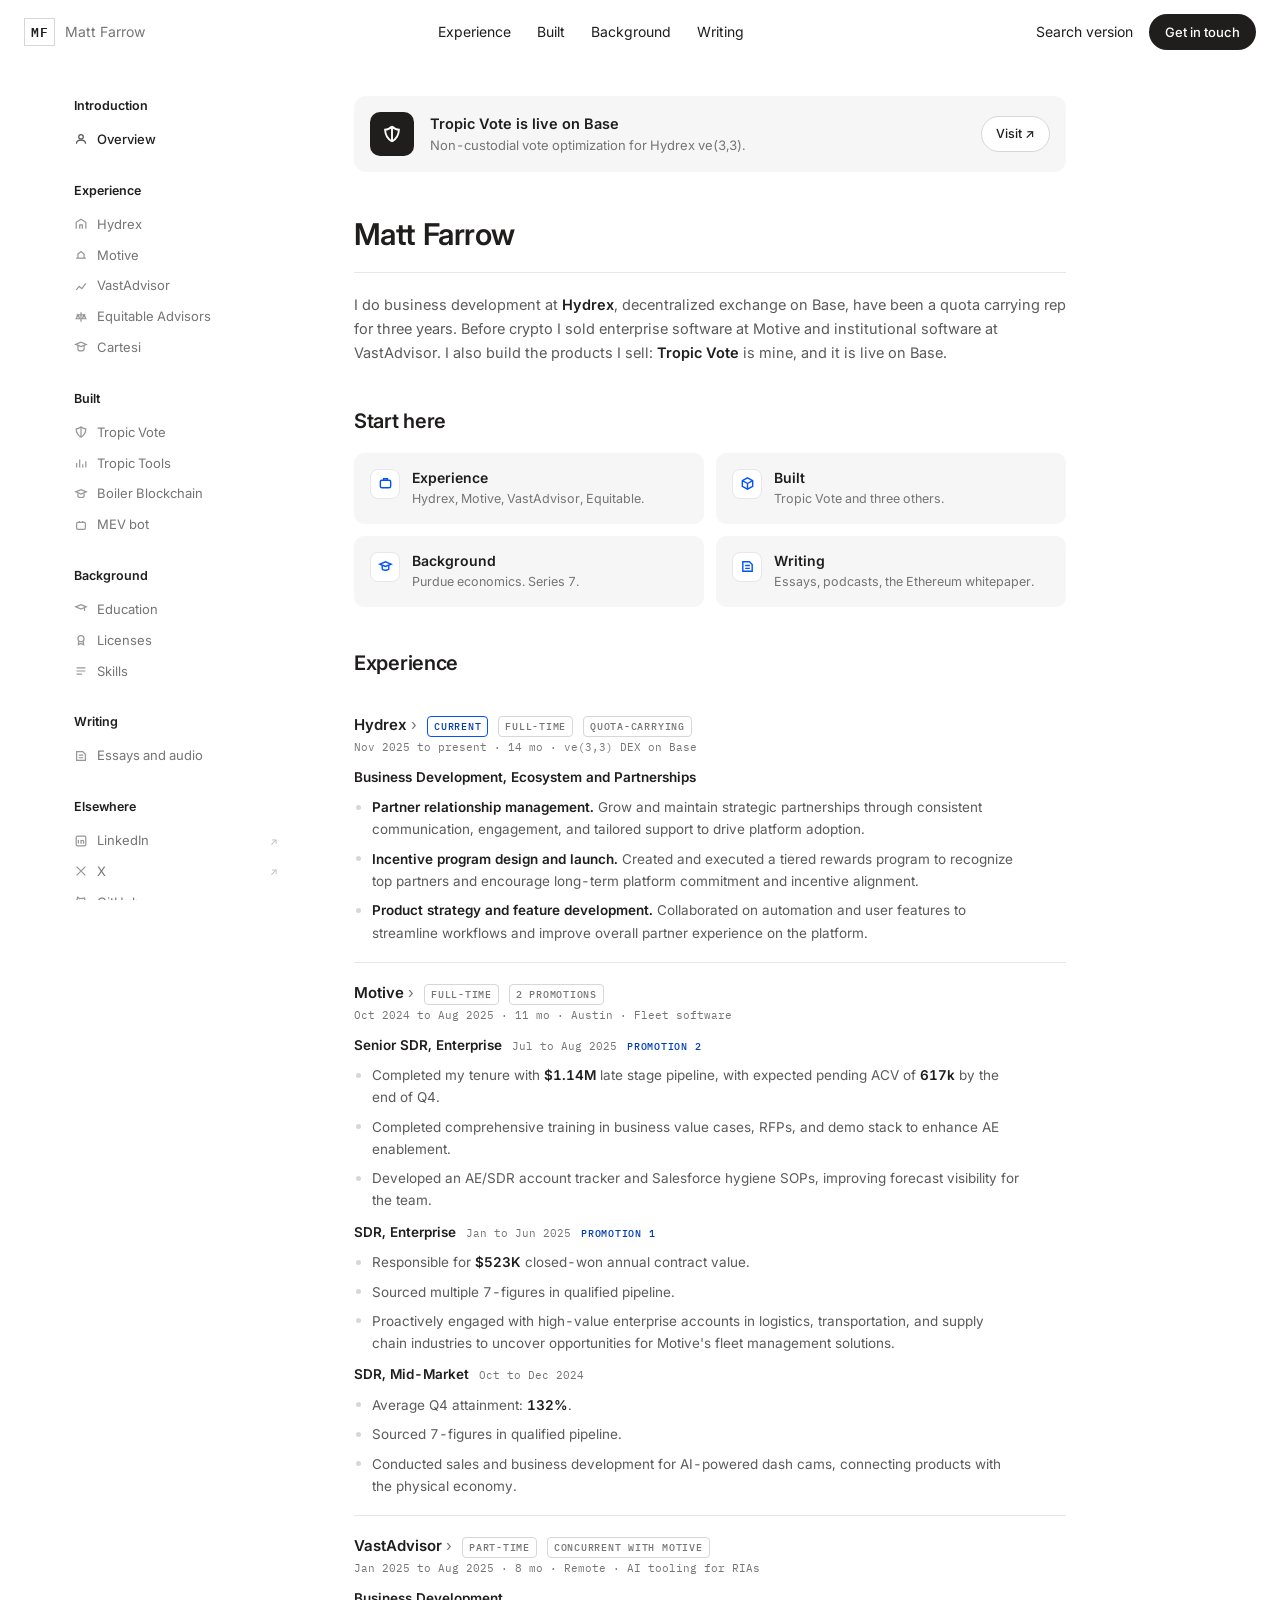
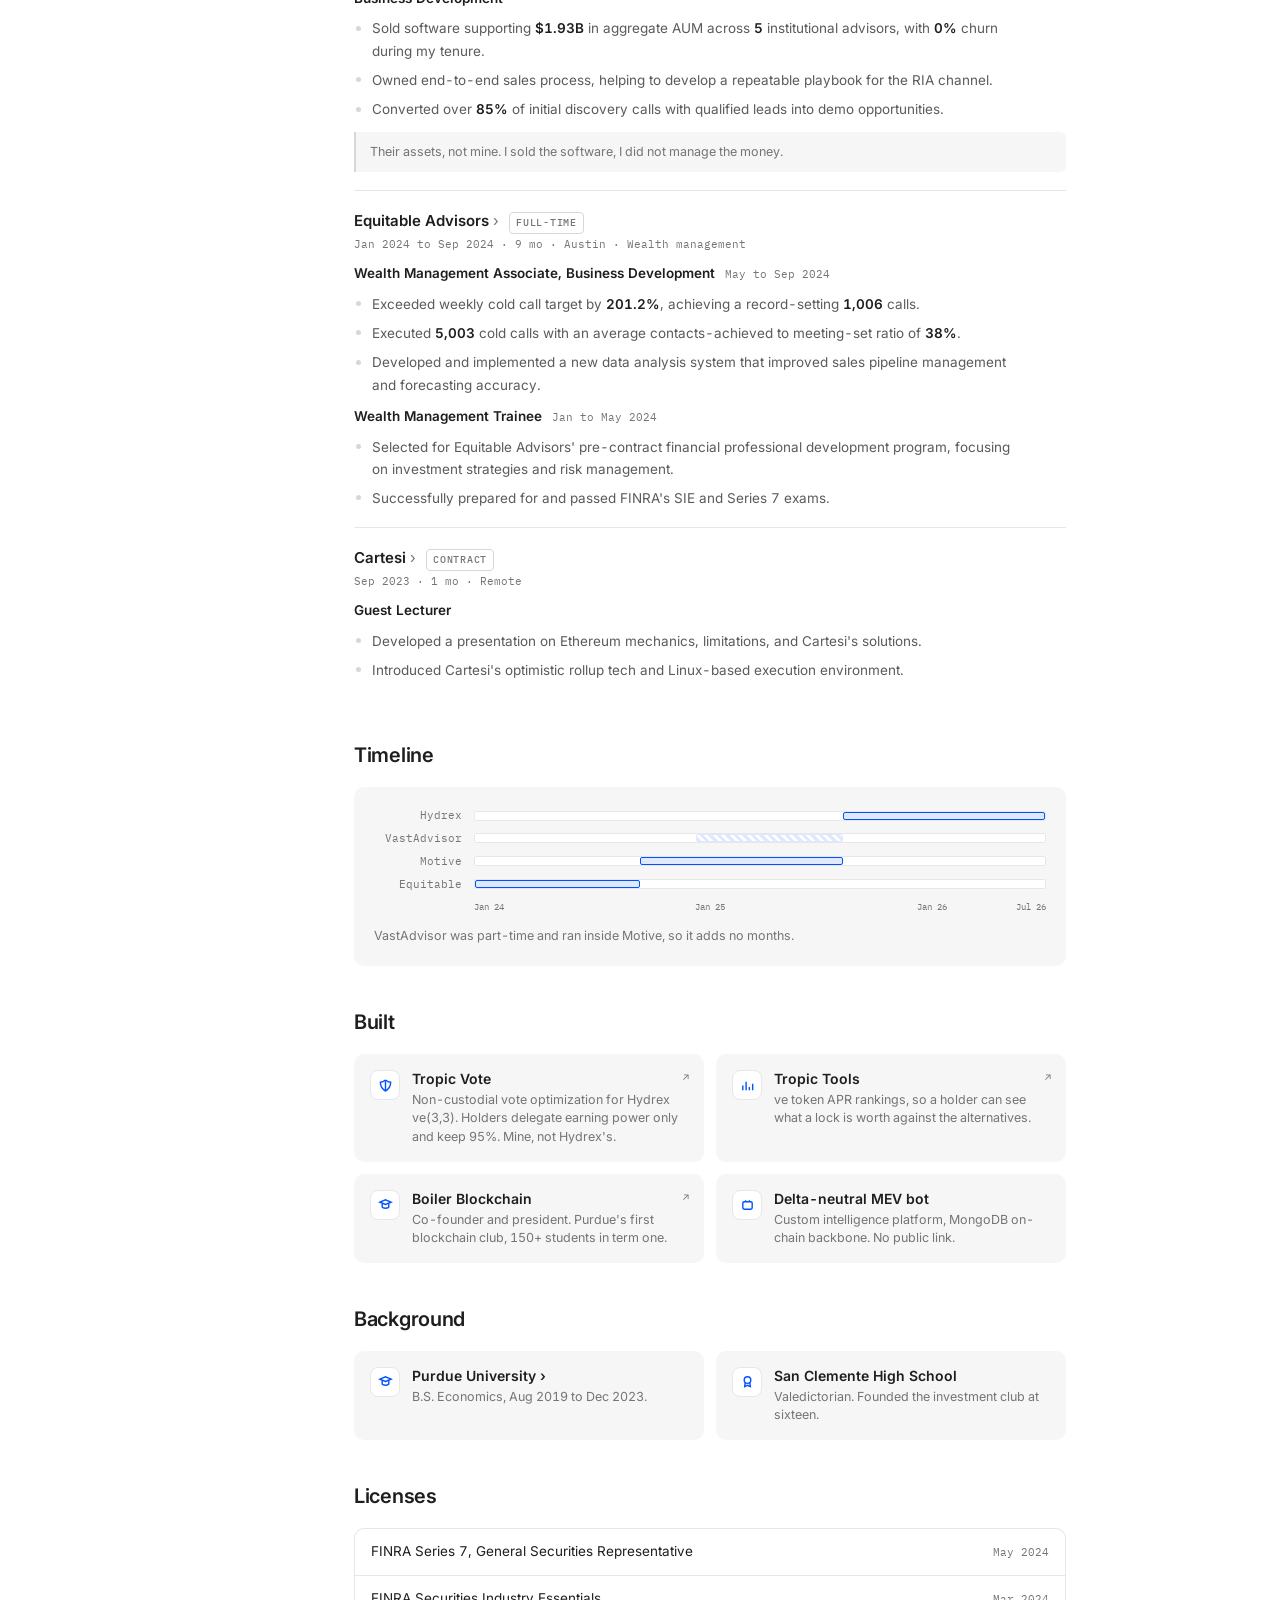
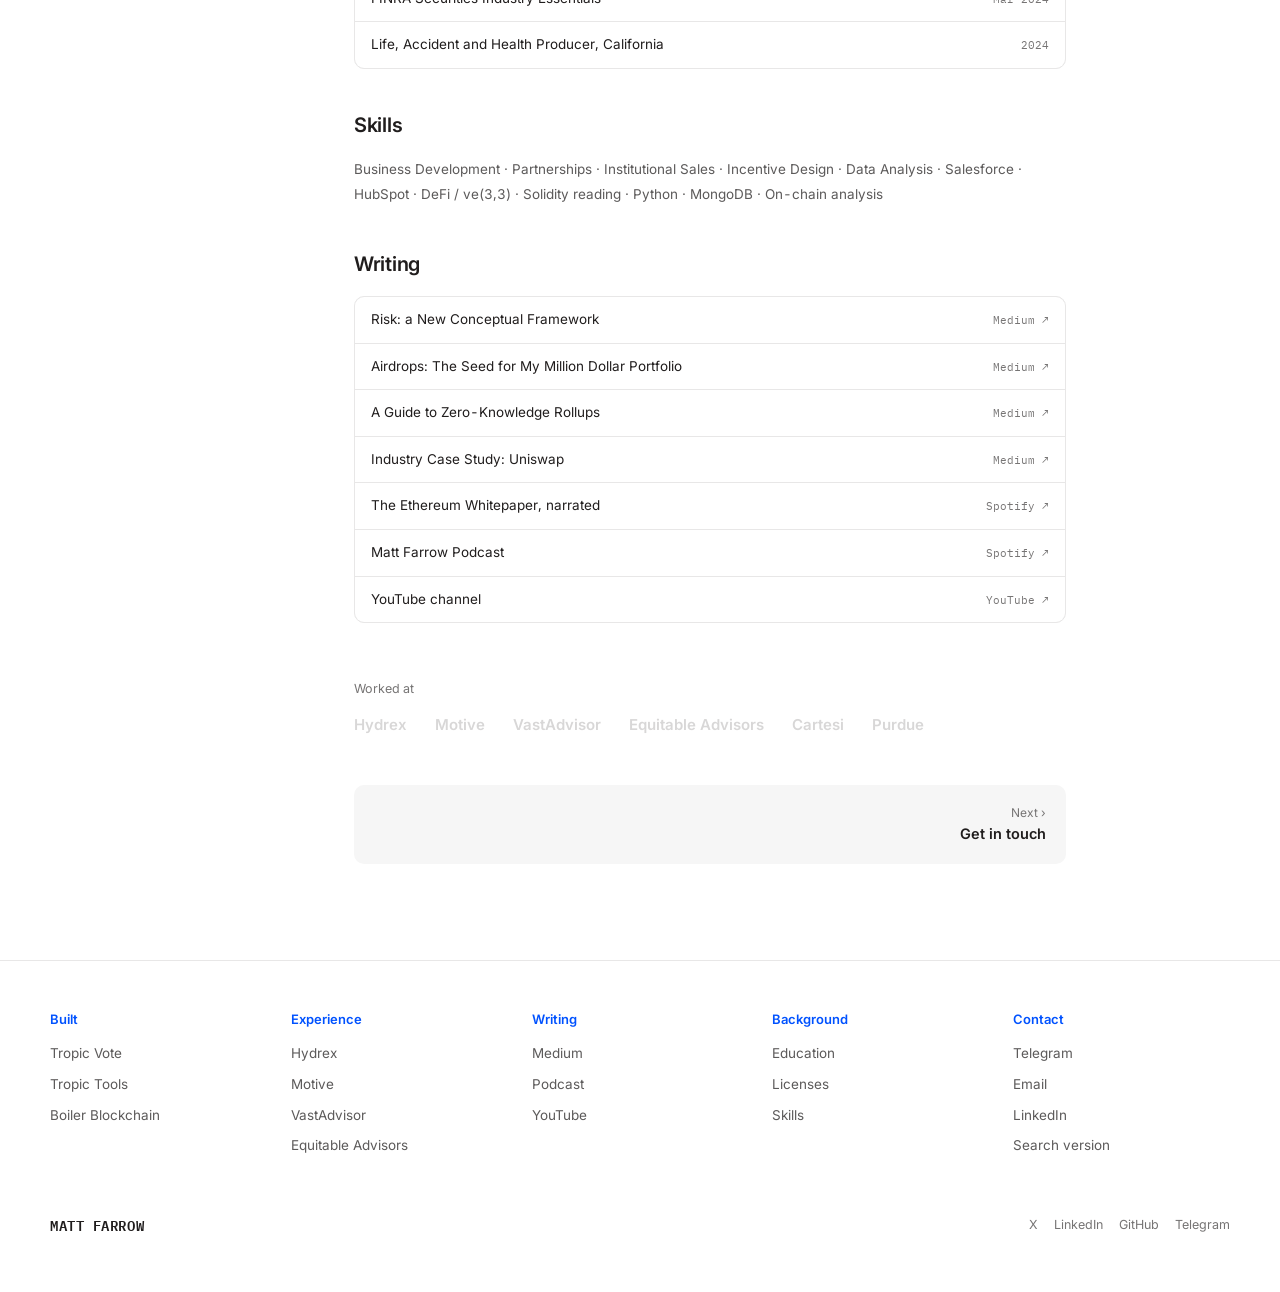
==== commit 91df903c: "Docs: make the intro lede one continuous paragraph Merge the two lede blocks into a single flowing p" ====
--- a/index.html
+++ b/index.html
@@ -145,8 +145,7 @@
 
     <h1>Matt Farrow</h1>
     <hr class="rule">
-    <p class="lede">I do business development at <b>Hydrex</b>, decentralized exchange on Base, have been a quota carrying rep for three years.</p>
-    <p class="lede">Before crypto I sold enterprise software at Motive and institutional software at VastAdvisor. I also build the products I sell: <b>Tropic Vote</b> is mine, and it is live on Base.</p>
+    <p class="lede">I do business development at <b>Hydrex</b>, decentralized exchange on Base, have been a quota carrying rep for three years. Before crypto I sold enterprise software at Motive and institutional software at VastAdvisor. I also build the products I sell: <b>Tropic Vote</b> is mine, and it is live on Base.</p>
 
     <section class="sec">
       <h2>Start here</h2>
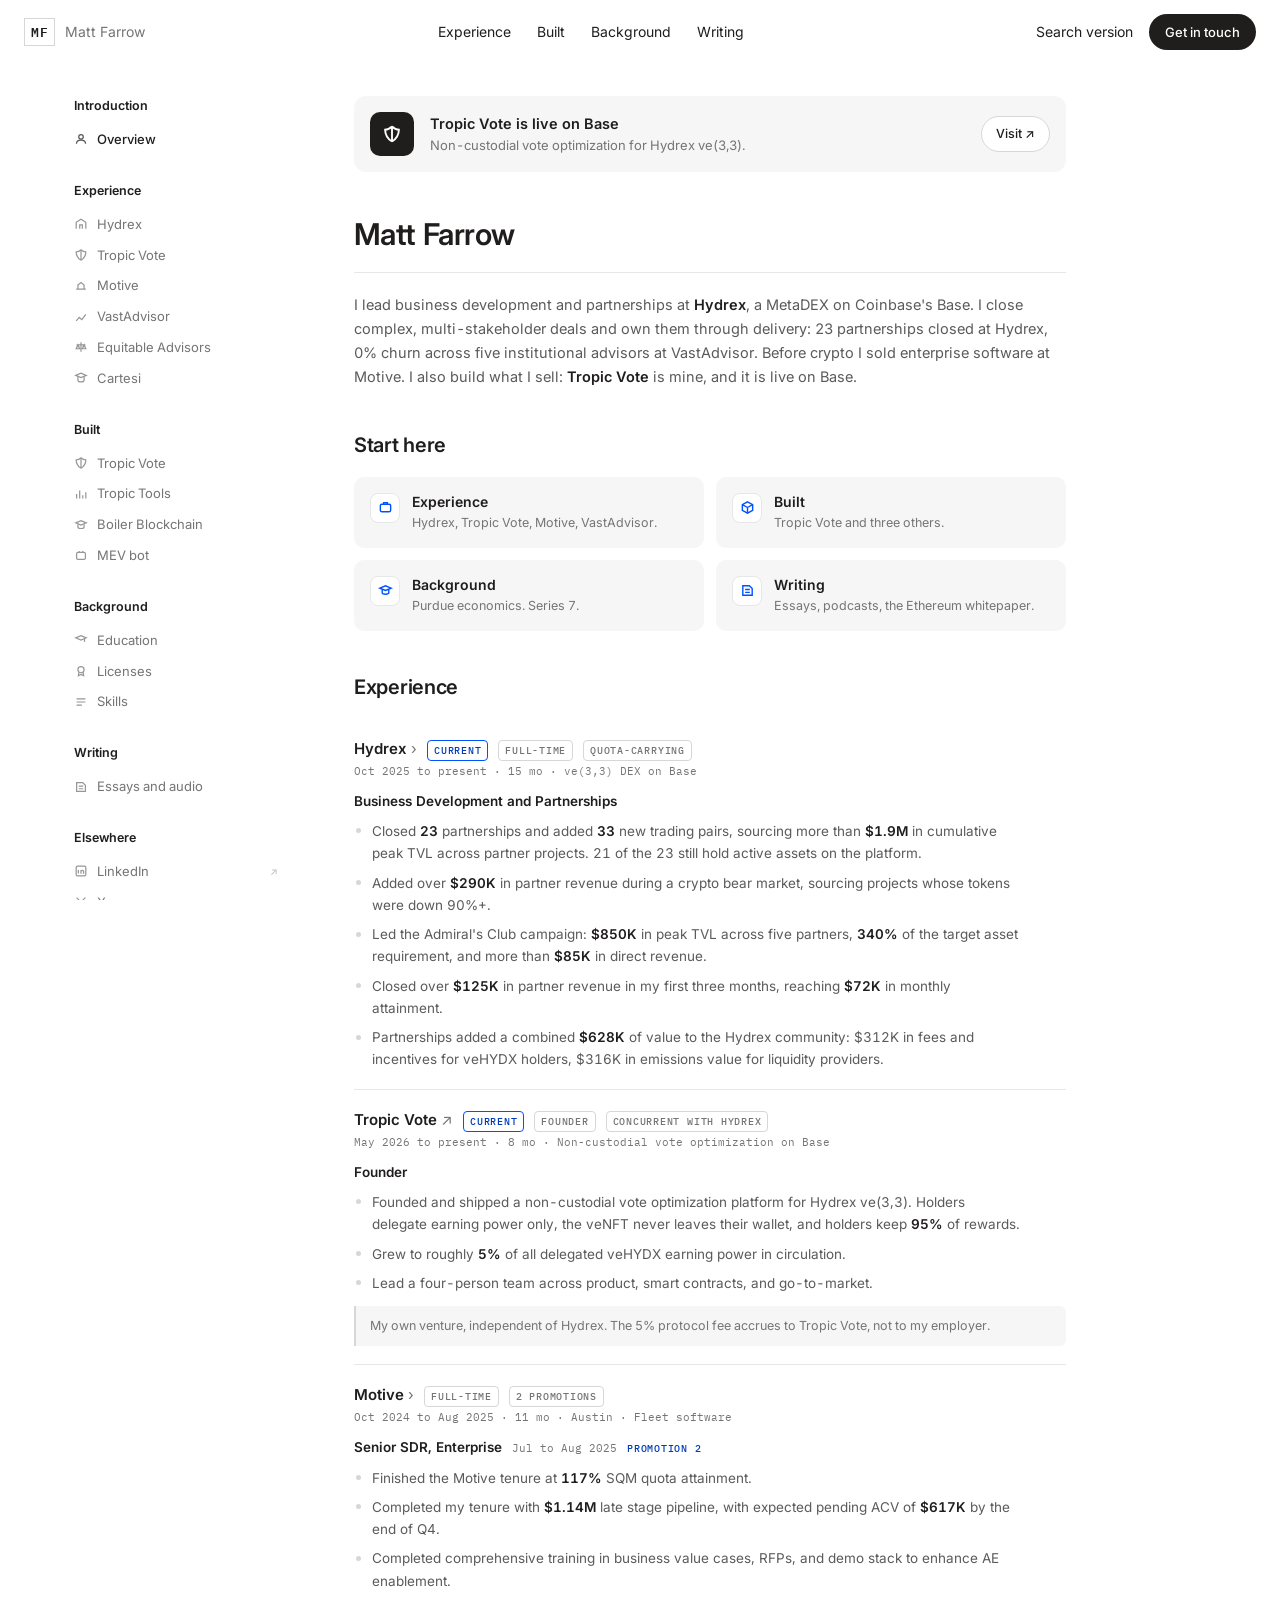
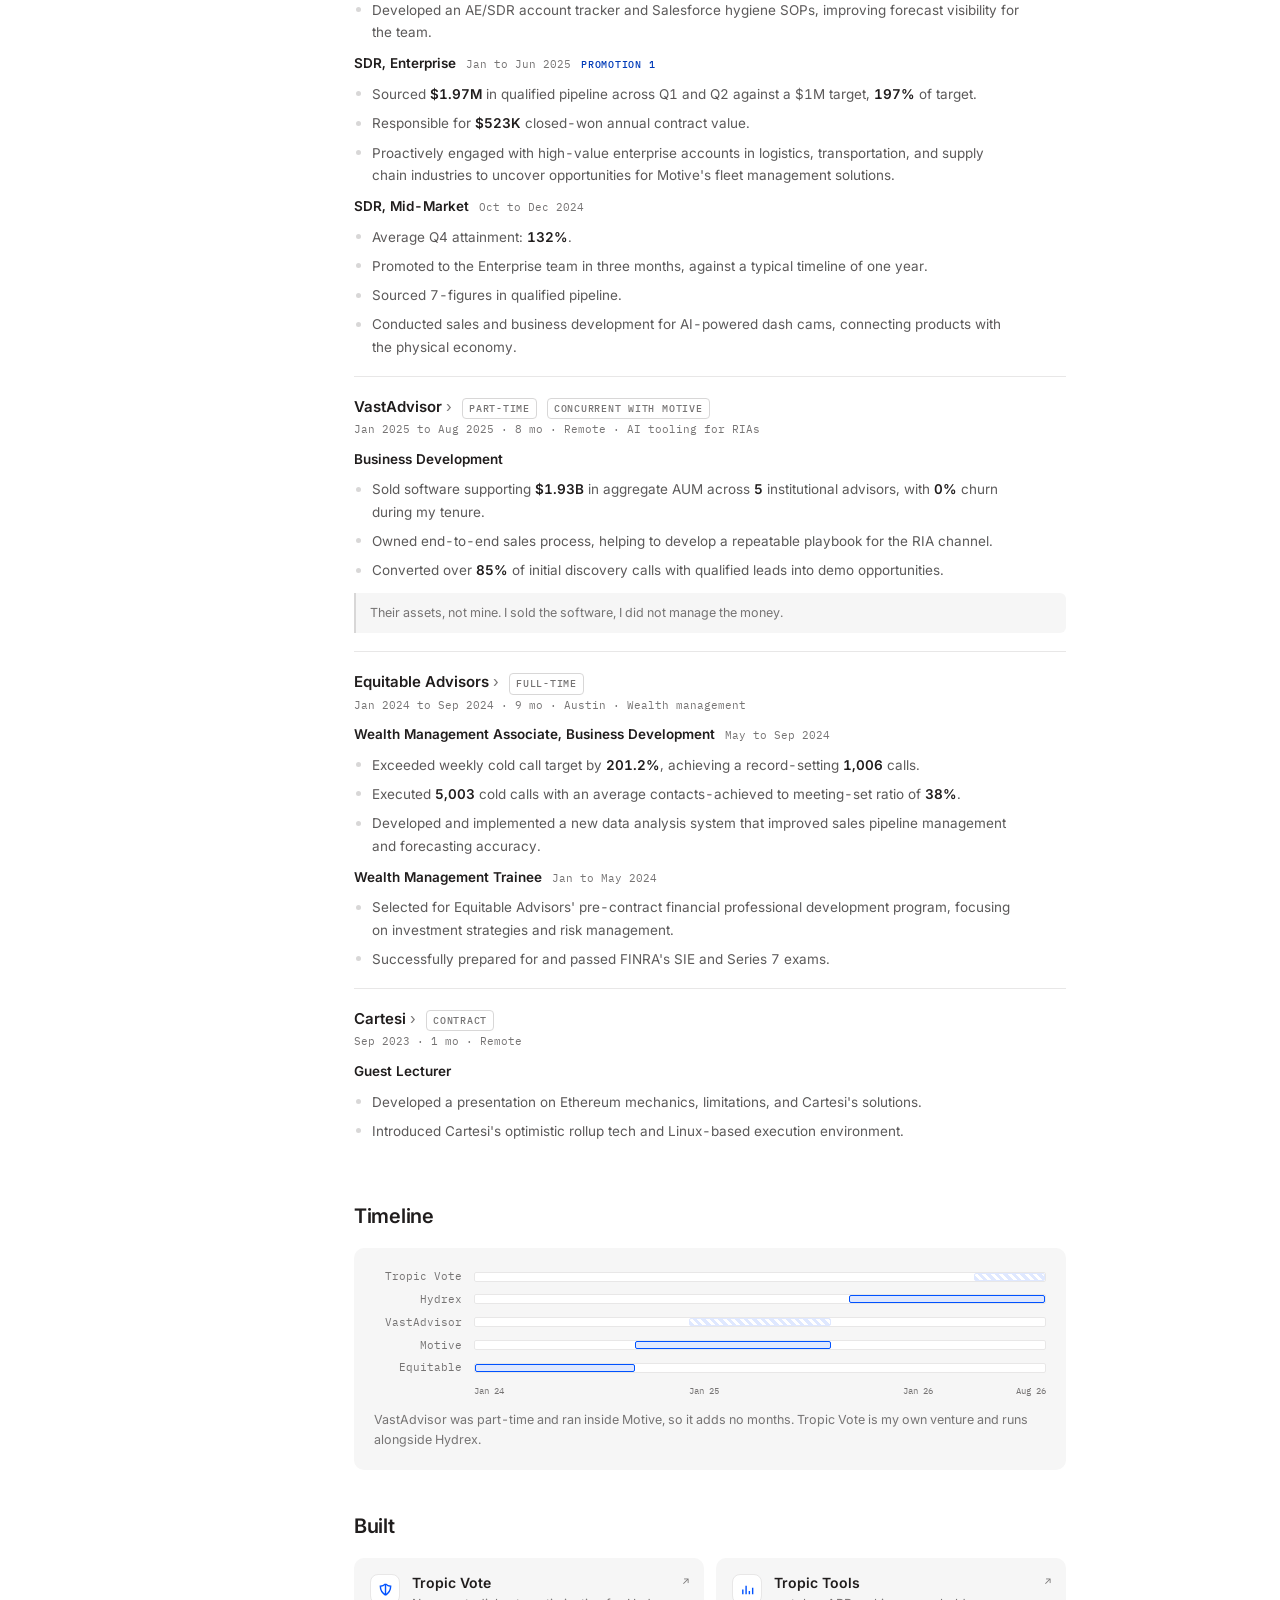
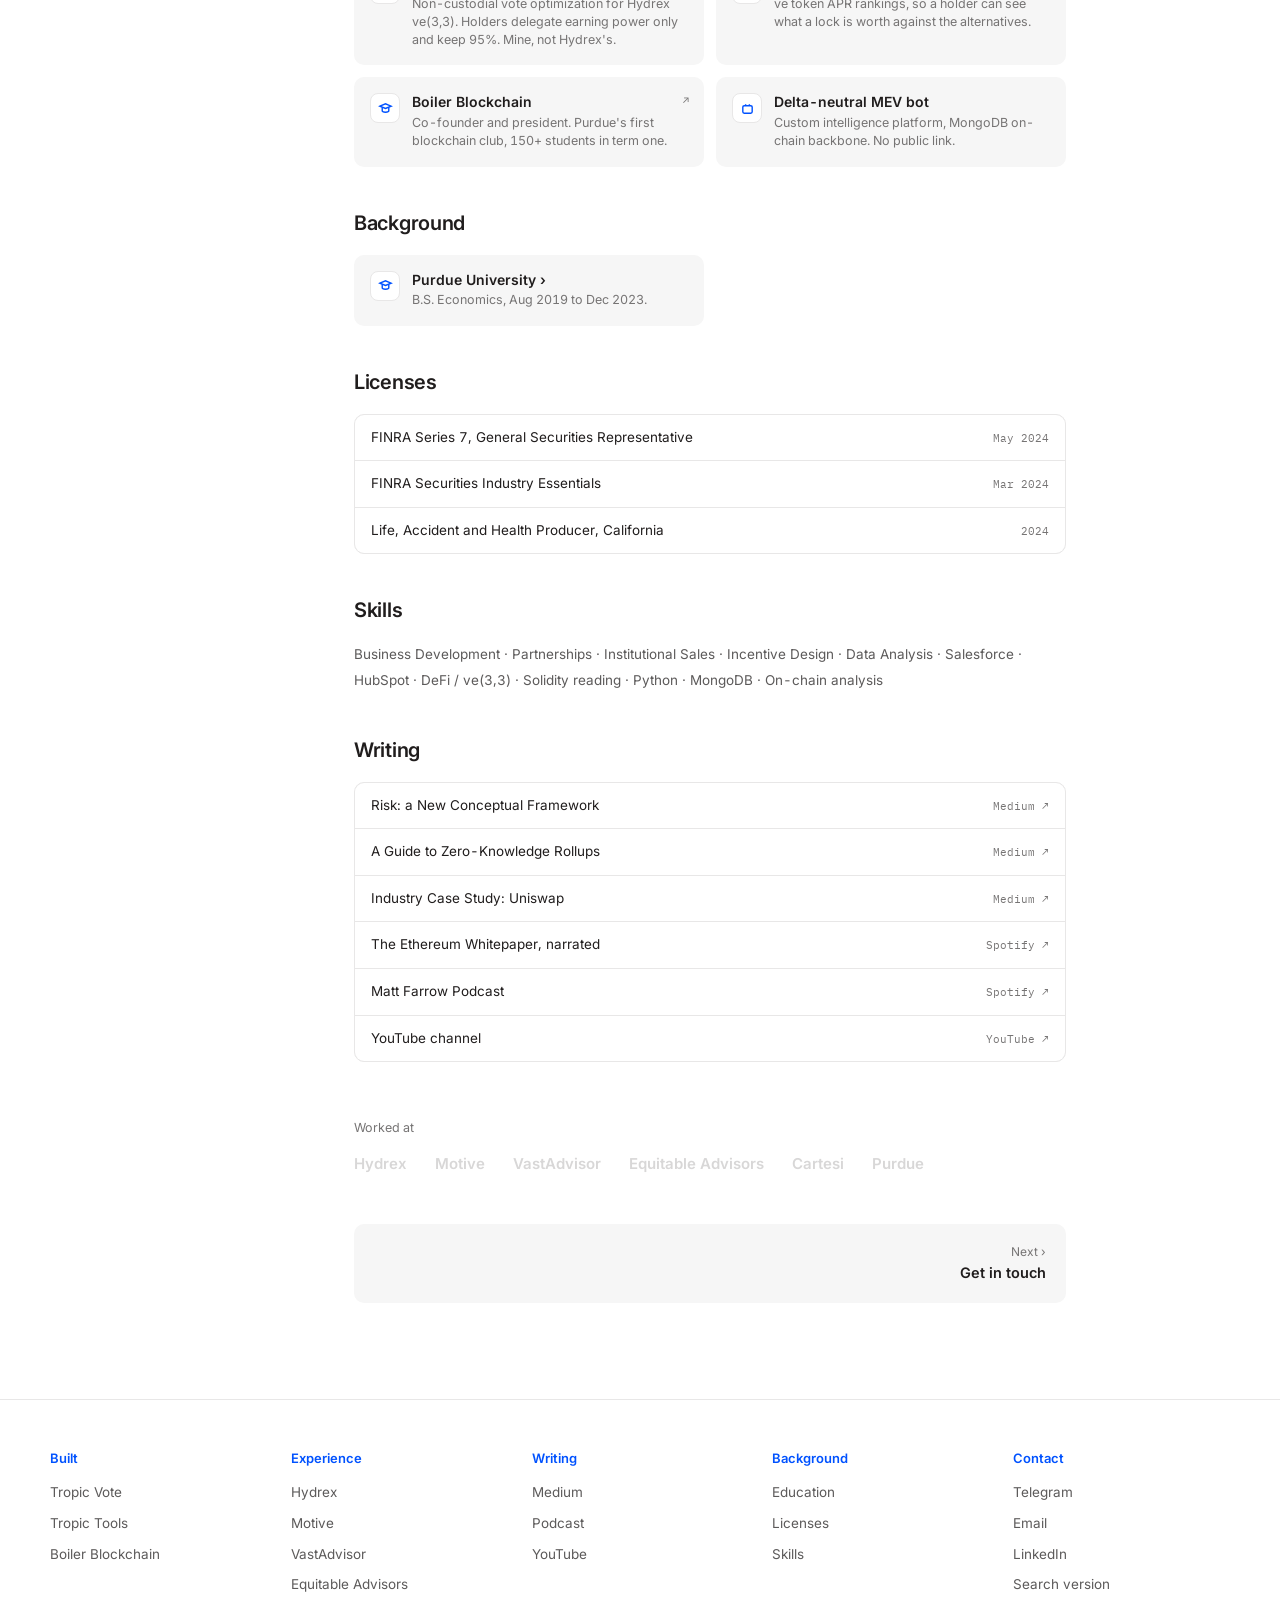
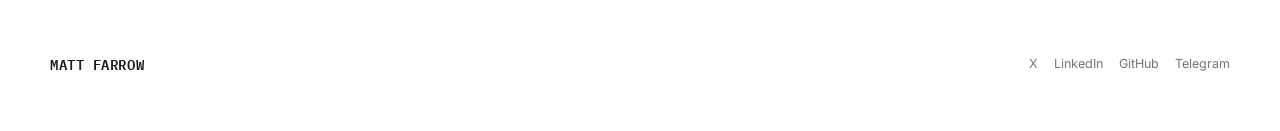
==== commit c81eac8f: "Docs: align dates and figures with LinkedIn and resume, add Tropic Vote founder role Hydrex start co" ====
--- a/index.html
+++ b/index.html
@@ -4,7 +4,7 @@
 <meta charset="UTF-8">
 <meta name="viewport" content="width=device-width, initial-scale=1.0">
 <title>Matt Farrow</title>
-<meta name="description" content="Matt Farrow. Business Development at Hydrex. Enterprise SaaS seller who moved into crypto and kept shipping the product he sells. Series 7, Purdue economics, Austin TX.">
+<meta name="description" content="Matt Farrow. Business development and partnerships at Hydrex, a MetaDEX on Base. Founder of Tropic Vote. Enterprise sales at Motive before crypto. Purdue economics, Series 7, Austin TX.">
 <link rel="preconnect" href="https://fonts.googleapis.com">
 <link rel="preconnect" href="https://fonts.gstatic.com" crossorigin>
 <link href="https://fonts.googleapis.com/css2?family=Inter:wght@400;500;600&family=IBM+Plex+Mono:wght@400;500;600&display=swap" rel="stylesheet">
@@ -47,6 +47,10 @@
         <svg viewBox="0 0 16 16" fill="none" stroke="currentColor" stroke-width="1.4"><path d="M2.5 13.5V6l5.5-3.5L13.5 6v7.5"/><path d="M6.5 13.5V9h3v4.5"/></svg>
         Hydrex
       </a>
+      <a class="s-i" href="#tropicvote" data-nav>
+        <svg viewBox="0 0 16 16" fill="none" stroke="currentColor" stroke-width="1.4"><path d="M8 2v12M8 2c-2 2-4 2.5-5.5 2.5C2.5 9 5 12 8 14"/><path d="M8 2c2 2 4 2.5 5.5 2.5C13.5 9 11 12 8 14"/></svg>
+        Tropic Vote
+      </a>
       <a class="s-i" href="#motive" data-nav>
         <svg viewBox="0 0 16 16" fill="none" stroke="currentColor" stroke-width="1.4"><path d="M2.5 11.5h11M4.5 11.5V7l3.5-3 3.5 3v4.5"/></svg>
         Motive
@@ -145,14 +149,14 @@
 
     <h1>Matt Farrow</h1>
     <hr class="rule">
-    <p class="lede">I do business development at <b>Hydrex</b>, decentralized exchange on Base, have been a quota carrying rep for three years. Before crypto I sold enterprise software at Motive and institutional software at VastAdvisor. I also build the products I sell: <b>Tropic Vote</b> is mine, and it is live on Base.</p>
+    <p class="lede">I lead business development and partnerships at <b>Hydrex</b>, a MetaDEX on Coinbase's Base. I close complex, multi-stakeholder deals and own them through delivery: 23 partnerships closed at Hydrex, 0% churn across five institutional advisors at VastAdvisor. Before crypto I sold enterprise software at Motive. I also build what I sell: <b>Tropic Vote</b> is mine, and it is live on Base.</p>
 
     <section class="sec">
       <h2>Start here</h2>
       <div class="cards">
         <a class="card" href="#experience">
           <span class="c-ico"><svg viewBox="0 0 16 16" fill="none" stroke="var(--accent)" stroke-width="1.5"><rect x="2.5" y="4.5" width="11" height="8" rx="1.5"/><path d="M6 4.5V3h4v1.5"/></svg></span>
-          <span><span class="c-t">Experience</span><span class="c-s">Hydrex, Motive, VastAdvisor, Equitable.</span></span>
+          <span><span class="c-t">Experience</span><span class="c-s">Hydrex, Tropic Vote, Motive, VastAdvisor.</span></span>
         </a>
         <a class="card" href="#built">
           <span class="c-ico"><svg viewBox="0 0 16 16" fill="none" stroke="var(--accent)" stroke-width="1.5"><path d="M8 2l5.5 3v6L8 14l-5.5-3V5z"/><path d="M8 8l5.5-3M8 8v6M8 8L2.5 5"/></svg></span>
@@ -179,13 +183,32 @@
           <span class="chip">Full-time</span>
           <span class="chip">Quota-carrying</span>
         </div>
-        <p class="r-meta">Nov 2025 to present &middot; <span id="hydrex-dur">9 mo</span> &middot; ve(3,3) DEX on Base</p>
-        <div class="r-sub"><span class="r-title">Business Development, Ecosystem and Partnerships</span></div>
-        <ul>
-          <li><b>Partner relationship management.</b> Grow and maintain strategic partnerships through consistent communication, engagement, and tailored support to drive platform adoption.</li>
-          <li><b>Incentive program design and launch.</b> Created and executed a tiered rewards program to recognize top partners and encourage long-term platform commitment and incentive alignment.</li>
-          <li><b>Product strategy and feature development.</b> Collaborated on automation and user features to streamline workflows and improve overall partner experience on the platform.</li>
-        </ul>
+        <p class="r-meta">Oct 2025 to present &middot; <span id="hydrex-dur">11 mo</span> &middot; ve(3,3) DEX on Base</p>
+        <div class="r-sub"><span class="r-title">Business Development and Partnerships</span></div>
+        <ul>
+          <li>Closed <b>23</b> partnerships and added <b>33</b> new trading pairs, sourcing more than <b>$1.9M</b> in cumulative peak TVL across partner projects. 21 of the 23 still hold active assets on the platform.</li>
+          <li>Added over <b>$290K</b> in partner revenue during a crypto bear market, sourcing projects whose tokens were down 90%+.</li>
+          <li>Led the Admiral's Club campaign: <b>$850K</b> in peak TVL across five partners, <b>340%</b> of the target asset requirement, and more than <b>$85K</b> in direct revenue.</li>
+          <li>Closed over <b>$125K</b> in partner revenue in my first three months, reaching <b>$72K</b> in monthly attainment.</li>
+          <li>Partnerships added a combined <b>$628K</b> of value to the Hydrex community: $312K in fees and incentives for veHYDX holders, $316K in emissions value for liquidity providers.</li>
+        </ul>
+      </div>
+
+      <div class="role" id="tropicvote">
+        <div class="r-top">
+          <a class="r-co" href="https://tropic.vote" target="_blank" rel="noopener">Tropic Vote <span class="r-go">&#8599;</span></a>
+          <span class="chip on">Current</span>
+          <span class="chip">Founder</span>
+          <span class="chip">Concurrent with Hydrex</span>
+        </div>
+        <p class="r-meta">May 2026 to present &middot; <span id="tropic-dur">4 mo</span> &middot; Non-custodial vote optimization on Base</p>
+        <div class="r-sub"><span class="r-title">Founder</span></div>
+        <ul>
+          <li>Founded and shipped a non-custodial vote optimization platform for Hydrex ve(3,3). Holders delegate earning power only, the veNFT never leaves their wallet, and holders keep <b>95%</b> of rewards.</li>
+          <li>Grew to roughly <b>5%</b> of all delegated veHYDX earning power in circulation.</li>
+          <li>Lead a four-person team across product, smart contracts, and go-to-market.</li>
+        </ul>
+        <p class="note">My own venture, independent of Hydrex. The 5% protocol fee accrues to Tropic Vote, not to my employer.</p>
       </div>
 
       <div class="role" id="motive">
@@ -202,7 +225,8 @@
           <span class="promo">Promotion 2</span>
         </div>
         <ul>
-          <li>Completed my tenure with <b>$1.14M</b> late stage pipeline, with expected pending ACV of <b>617k</b> by the end of Q4.</li>
+          <li>Finished the Motive tenure at <b>117%</b> SQM quota attainment.</li>
+          <li>Completed my tenure with <b>$1.14M</b> late stage pipeline, with expected pending ACV of <b>$617K</b> by the end of Q4.</li>
           <li>Completed comprehensive training in business value cases, RFPs, and demo stack to enhance AE enablement.</li>
           <li>Developed an AE/SDR account tracker and Salesforce hygiene SOPs, improving forecast visibility for the team.</li>
         </ul>
@@ -213,8 +237,8 @@
           <span class="promo">Promotion 1</span>
         </div>
         <ul>
+          <li>Sourced <b>$1.97M</b> in qualified pipeline across Q1 and Q2 against a $1M target, <b>197%</b> of target.</li>
           <li>Responsible for <b>$523K</b> closed-won annual contract value.</li>
-          <li>Sourced multiple 7-figures in qualified pipeline.</li>
           <li>Proactively engaged with high-value enterprise accounts in logistics, transportation, and supply chain industries to uncover opportunities for Motive's fleet management solutions.</li>
         </ul>
 
@@ -224,6 +248,7 @@
         </div>
         <ul>
           <li>Average Q4 attainment: <b>132%</b>.</li>
+          <li>Promoted to the Enterprise team in three months, against a typical timeline of one year.</li>
           <li>Sourced 7-figures in qualified pipeline.</li>
           <li>Conducted sales and business development for AI-powered dash cams, connecting products with the physical economy.</li>
         </ul>
@@ -288,28 +313,32 @@
       <h2>Timeline</h2>
       <div class="gantt">
         <div class="g-row">
+          <span class="g-lab">Tropic Vote</span>
+          <span class="g-track"><span class="g-bar hatch" style="left:87.5%; right:0"></span></span>
+        </div>
+        <div class="g-row">
           <span class="g-lab">Hydrex</span>
-          <span class="g-track"><span class="g-bar solid" style="left:64.52%; right:0"></span></span>
+          <span class="g-track"><span class="g-bar solid" style="left:65.63%; right:0"></span></span>
         </div>
         <div class="g-row">
           <span class="g-lab">VastAdvisor</span>
-          <span class="g-track"><span class="g-bar hatch" style="left:38.71%; width:25.81%"></span></span>
+          <span class="g-track"><span class="g-bar hatch" style="left:37.5%; width:25%"></span></span>
         </div>
         <div class="g-row">
           <span class="g-lab">Motive</span>
-          <span class="g-track"><span class="g-bar solid" style="left:29.03%; width:35.48%"></span></span>
+          <span class="g-track"><span class="g-bar solid" style="left:28.13%; width:34.38%"></span></span>
         </div>
         <div class="g-row">
           <span class="g-lab">Equitable</span>
-          <span class="g-track"><span class="g-bar solid" style="left:0; width:29.03%"></span></span>
+          <span class="g-track"><span class="g-bar solid" style="left:0; width:28.13%"></span></span>
         </div>
         <div class="g-ticks">
           <span style="left:0">Jan 24</span>
-          <span style="left:38.71%">Jan 25</span>
-          <span style="left:77.42%">Jan 26</span>
-          <span style="right:0">Jul 26</span>
-        </div>
-        <p class="g-cap">VastAdvisor was part-time and ran inside Motive, so it adds no months.</p>
+          <span style="left:37.5%">Jan 25</span>
+          <span style="left:75%">Jan 26</span>
+          <span style="right:0">Aug 26</span>
+        </div>
+        <p class="g-cap">VastAdvisor was part-time and ran inside Motive, so it adds no months. Tropic Vote is my own venture and runs alongside Hydrex.</p>
       </div>
     </section>
 
@@ -345,10 +374,6 @@
           <span class="c-ico"><svg viewBox="0 0 16 16" fill="none" stroke="var(--accent)" stroke-width="1.5"><path d="M2 5.5L8 3l6 2.5L8 8z"/><path d="M4.5 7v3.5c0 .8 1.6 1.5 3.5 1.5s3.5-.7 3.5-1.5V7"/></svg></span>
           <span><span class="c-t">Purdue University &#8250;</span><span class="c-s">B.S. Economics, Aug 2019 to Dec 2023.</span></span>
         </a>
-        <span class="card">
-          <span class="c-ico"><svg viewBox="0 0 16 16" fill="none" stroke="var(--accent)" stroke-width="1.5"><circle cx="8" cy="6.5" r="3.5"/><path d="M5.5 9.5L5 13.5l3-1.5 3 1.5-.5-4"/></svg></span>
-          <span><span class="c-t">San Clemente High School</span><span class="c-s">Valedictorian. Founded the investment club at sixteen.</span></span>
-        </span>
       </div>
     </section>
 
@@ -371,9 +396,6 @@
       <div class="pubs">
         <a class="pub" href="https://medium.com/boilerblockchain/risk-a-new-conceptual-framework-6a9c3ee89366" target="_blank" rel="noopener">
           <span class="pub-t">Risk: a New Conceptual Framework</span><span class="pub-s">Medium &#8599;</span>
-        </a>
-        <a class="pub" href="https://medium.com/boilerblockchain/airdrops-the-seed-for-my-million-dollar-portfolio-79f14d2b6d06" target="_blank" rel="noopener">
-          <span class="pub-t">Airdrops: The Seed for My Million Dollar Portfolio</span><span class="pub-s">Medium &#8599;</span>
         </a>
         <a class="pub" href="https://medium.com/@matt_farrow/a-guide-to-zero-knowledge-rollups-a-blockchain-scaling-solution-9ca021af5bc5" target="_blank" rel="noopener">
           <span class="pub-t">A Guide to Zero-Knowledge Rollups</span><span class="pub-s">Medium &#8599;</span>
@@ -458,15 +480,16 @@
 
 <script>
 (function(){
-  var start = new Date(2025, 10, 1);
   var now = new Date();
-  var m = (now.getFullYear()-start.getFullYear())*12 + (now.getMonth()-start.getMonth()) + 1;
-  var el = document.getElementById("hydrex-dur");
-  if (el && m > 0) el.textContent = m + " mo";
+  function months(y, m){ return (now.getFullYear()-y)*12 + (now.getMonth()-m) + 1; }
+  var h = document.getElementById("hydrex-dur");
+  if (h && months(2025, 9) > 0) h.textContent = months(2025, 9) + " mo";
+  var t = document.getElementById("tropic-dur");
+  if (t && months(2026, 4) > 0) t.textContent = months(2026, 4) + " mo";
 })();
 
 (function(){
-  var order = ['top','hydrex','motive','vastadvisor','equitable','cartesi','tropic-vote','tropic-tools','boiler','mev','background','licenses','skills','writing'];
+  var order = ['top','hydrex','tropicvote','motive','vastadvisor','equitable','cartesi','tropic-vote','tropic-tools','boiler','mev','background','licenses','skills','writing'];
   var links = {};
   [].forEach.call(document.querySelectorAll('.s-i[data-nav]'), function(a){
     links[a.getAttribute('href').slice(1)] = a;
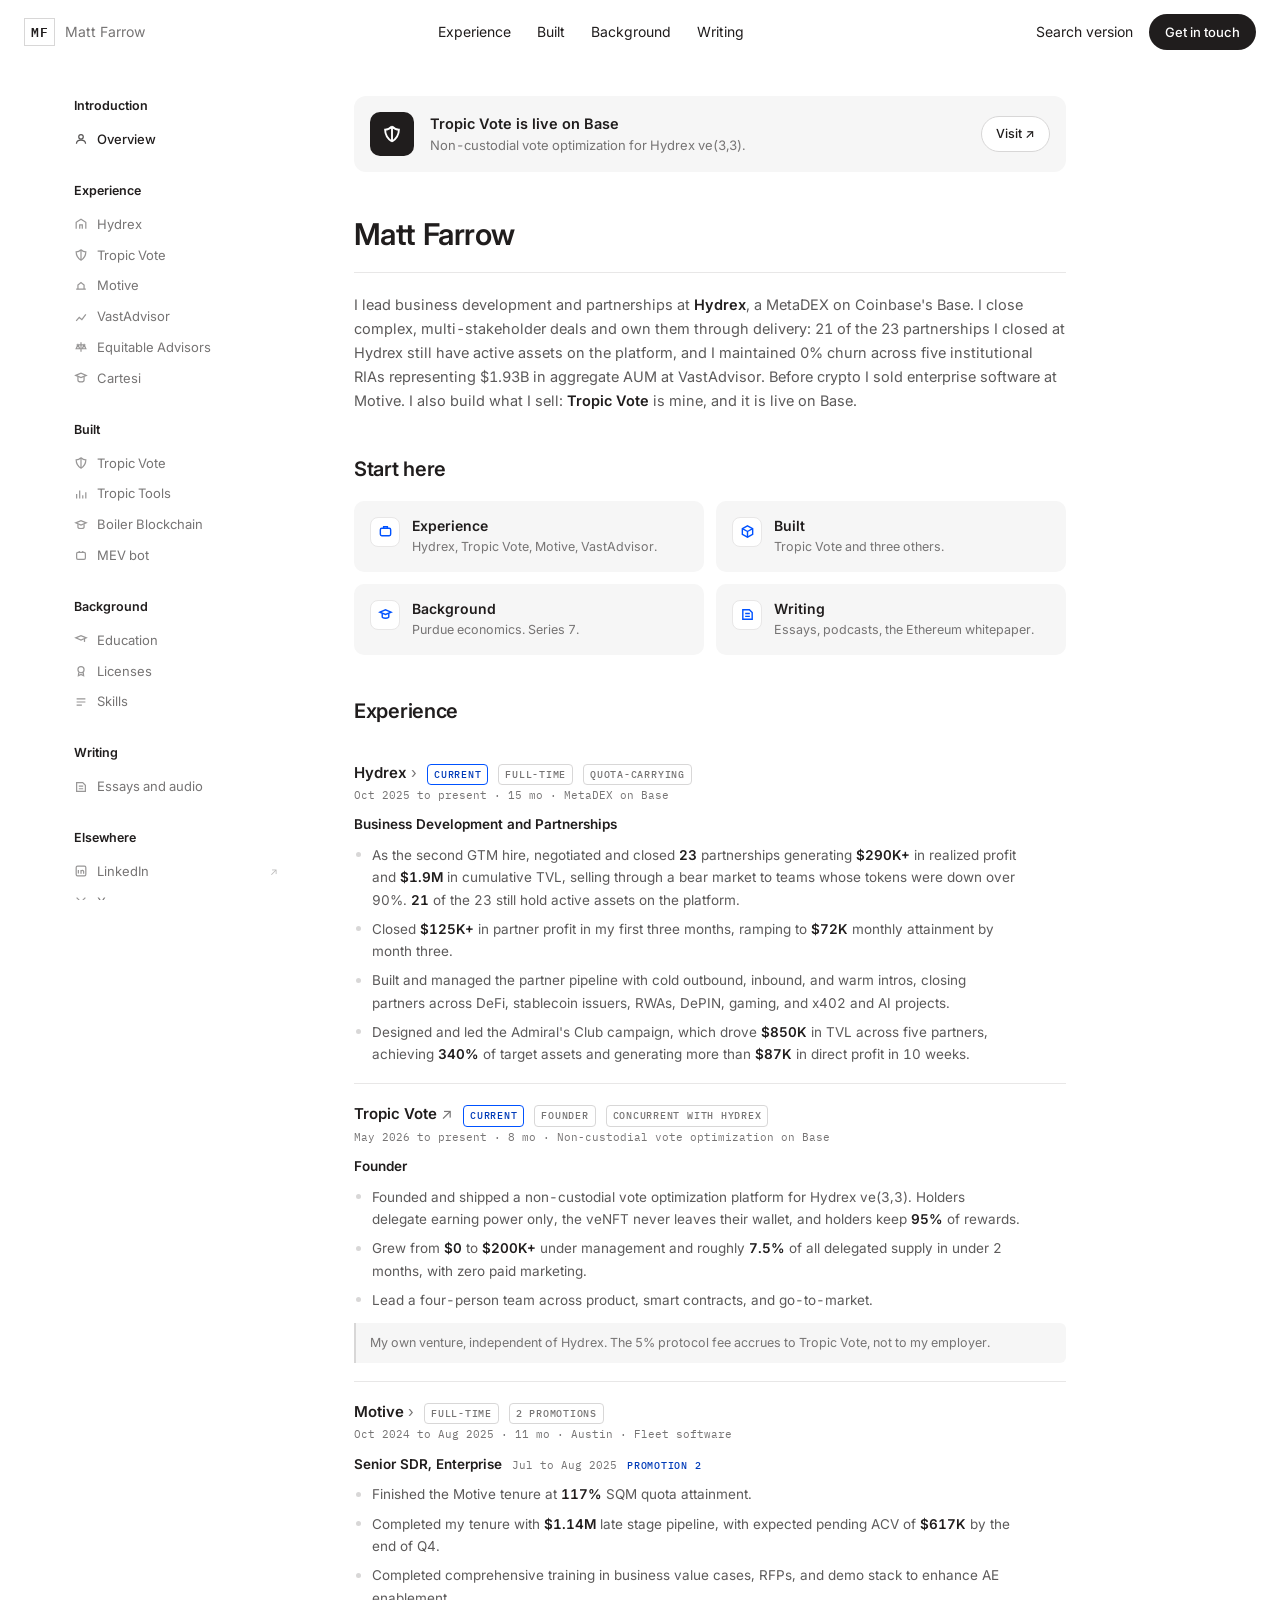
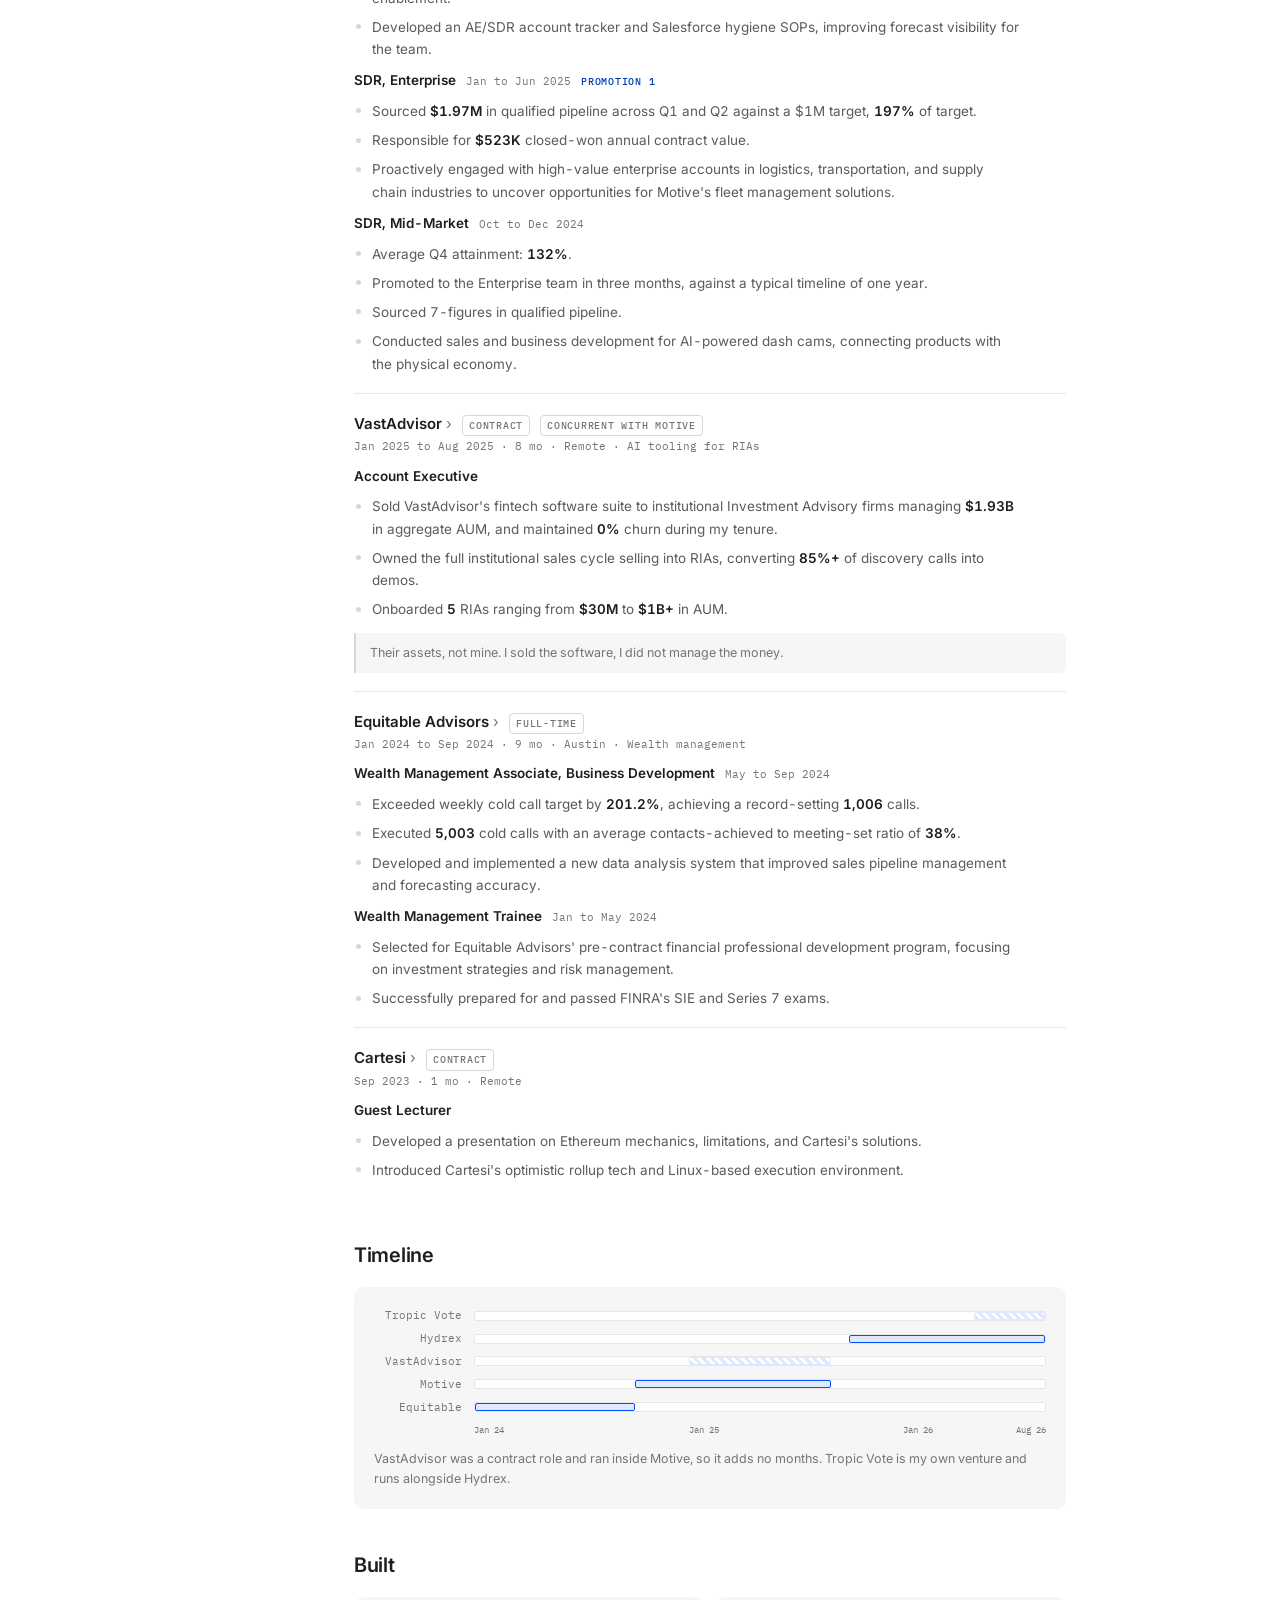
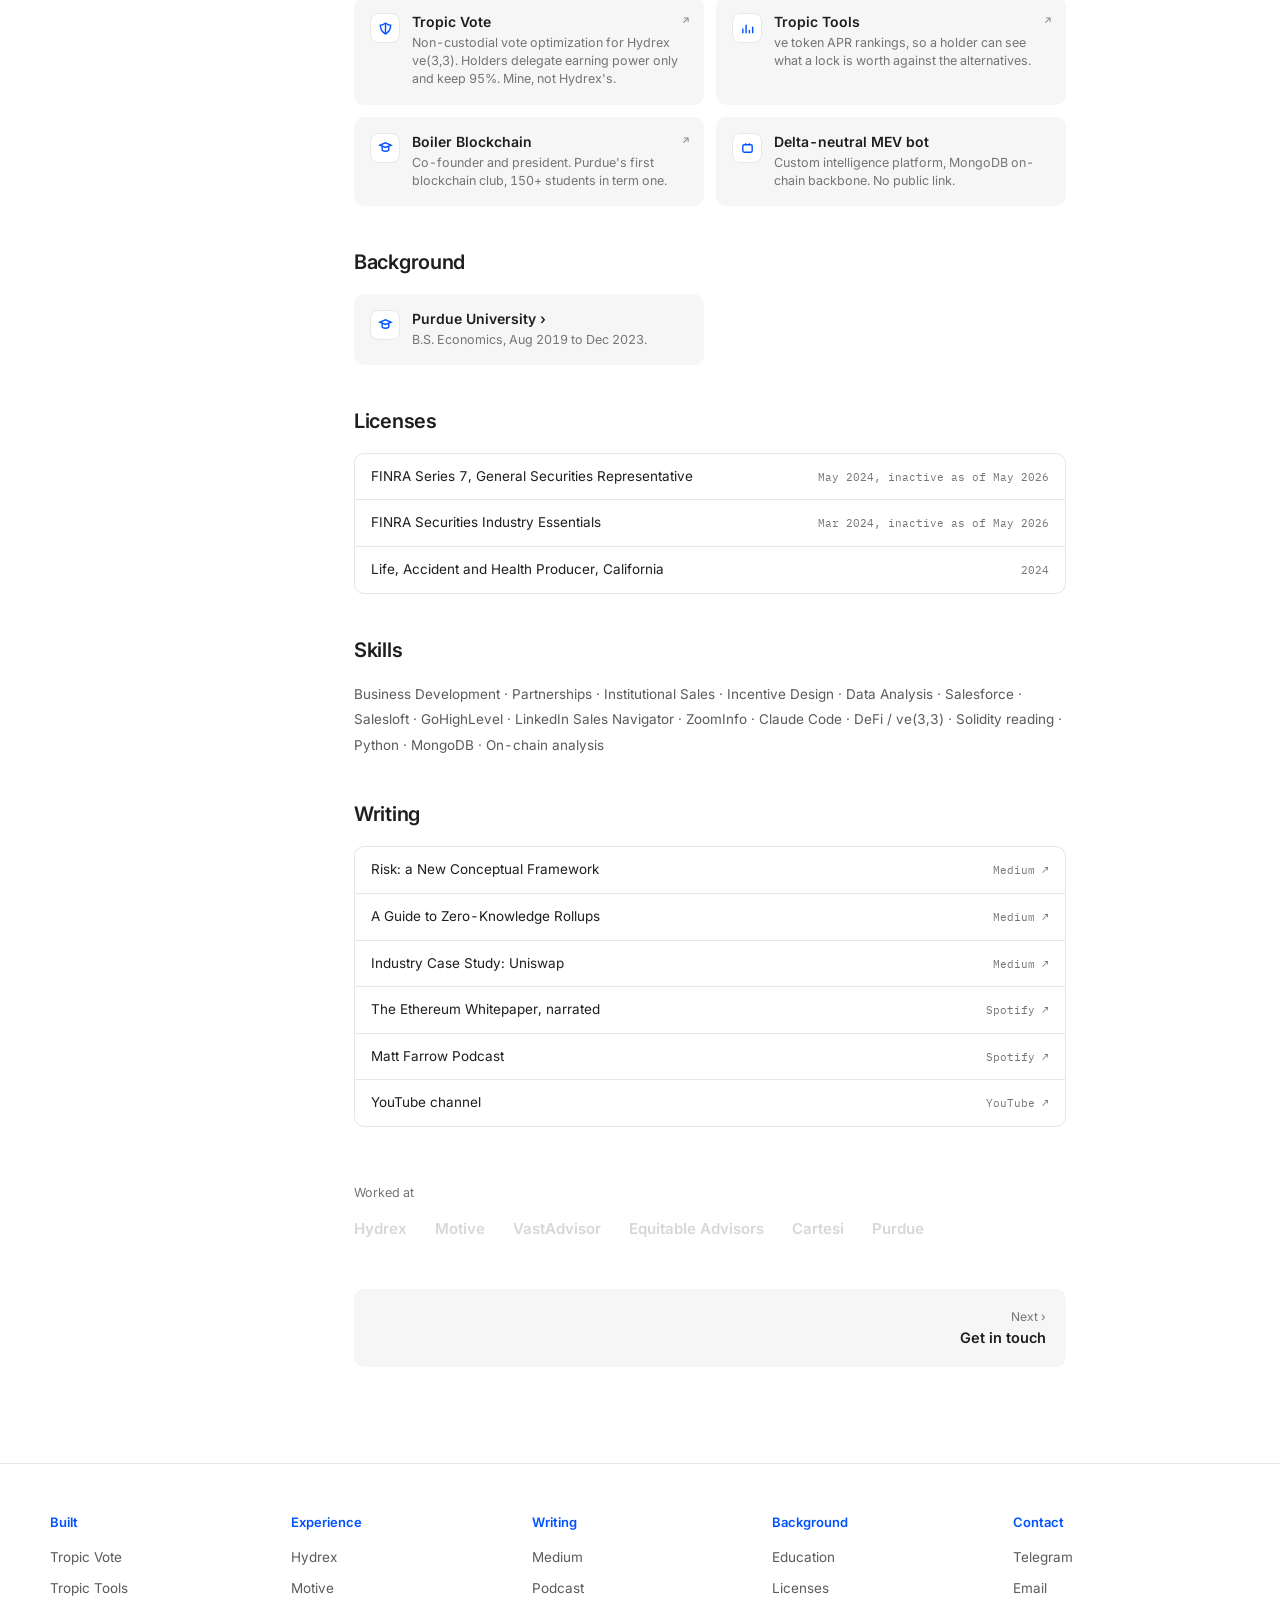
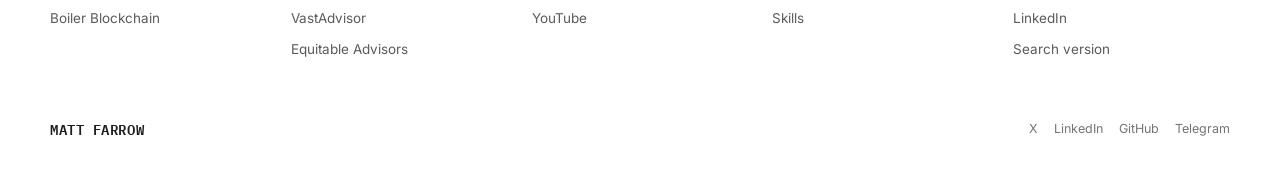
==== commit 5573673c: "Docs: sync titles and figures to LinkedIn and resume Hydrex bullets match the LinkedIn entry: 290K+ " ====
--- a/index.html
+++ b/index.html
@@ -149,7 +149,7 @@
 
     <h1>Matt Farrow</h1>
     <hr class="rule">
-    <p class="lede">I lead business development and partnerships at <b>Hydrex</b>, a MetaDEX on Coinbase's Base. I close complex, multi-stakeholder deals and own them through delivery: 23 partnerships closed at Hydrex, 0% churn across five institutional advisors at VastAdvisor. Before crypto I sold enterprise software at Motive. I also build what I sell: <b>Tropic Vote</b> is mine, and it is live on Base.</p>
+    <p class="lede">I lead business development and partnerships at <b>Hydrex</b>, a MetaDEX on Coinbase's Base. I close complex, multi-stakeholder deals and own them through delivery: 21 of the 23 partnerships I closed at Hydrex still have active assets on the platform, and I maintained 0% churn across five institutional RIAs representing $1.93B in aggregate AUM at VastAdvisor. Before crypto I sold enterprise software at Motive. I also build what I sell: <b>Tropic Vote</b> is mine, and it is live on Base.</p>
 
     <section class="sec">
       <h2>Start here</h2>
@@ -183,14 +183,13 @@
           <span class="chip">Full-time</span>
           <span class="chip">Quota-carrying</span>
         </div>
-        <p class="r-meta">Oct 2025 to present &middot; <span id="hydrex-dur">11 mo</span> &middot; ve(3,3) DEX on Base</p>
+        <p class="r-meta">Oct 2025 to present &middot; <span id="hydrex-dur">11 mo</span> &middot; MetaDEX on Base</p>
         <div class="r-sub"><span class="r-title">Business Development and Partnerships</span></div>
         <ul>
-          <li>Closed <b>23</b> partnerships and added <b>33</b> new trading pairs, sourcing more than <b>$1.9M</b> in cumulative peak TVL across partner projects. 21 of the 23 still hold active assets on the platform.</li>
-          <li>Added over <b>$290K</b> in partner revenue during a crypto bear market, sourcing projects whose tokens were down 90%+.</li>
-          <li>Led the Admiral's Club campaign: <b>$850K</b> in peak TVL across five partners, <b>340%</b> of the target asset requirement, and more than <b>$85K</b> in direct revenue.</li>
-          <li>Closed over <b>$125K</b> in partner revenue in my first three months, reaching <b>$72K</b> in monthly attainment.</li>
-          <li>Partnerships added a combined <b>$628K</b> of value to the Hydrex community: $312K in fees and incentives for veHYDX holders, $316K in emissions value for liquidity providers.</li>
+          <li>As the second GTM hire, negotiated and closed <b>23</b> partnerships generating <b>$290K+</b> in realized profit and <b>$1.9M</b> in cumulative TVL, selling through a bear market to teams whose tokens were down over 90%. <b>21</b> of the 23 still hold active assets on the platform.</li>
+          <li>Closed <b>$125K+</b> in partner profit in my first three months, ramping to <b>$72K</b> monthly attainment by month three.</li>
+          <li>Built and managed the partner pipeline with cold outbound, inbound, and warm intros, closing partners across DeFi, stablecoin issuers, RWAs, DePIN, gaming, and x402 and AI projects.</li>
+          <li>Designed and led the Admiral's Club campaign, which drove <b>$850K</b> in TVL across five partners, achieving <b>340%</b> of target assets and generating more than <b>$87K</b> in direct profit in 10 weeks.</li>
         </ul>
       </div>
 
@@ -205,7 +204,7 @@
         <div class="r-sub"><span class="r-title">Founder</span></div>
         <ul>
           <li>Founded and shipped a non-custodial vote optimization platform for Hydrex ve(3,3). Holders delegate earning power only, the veNFT never leaves their wallet, and holders keep <b>95%</b> of rewards.</li>
-          <li>Grew to roughly <b>5%</b> of all delegated veHYDX earning power in circulation.</li>
+          <li>Grew from <b>$0</b> to <b>$200K+</b> under management and roughly <b>7.5%</b> of all delegated supply in under 2 months, with zero paid marketing.</li>
           <li>Lead a four-person team across product, smart contracts, and go-to-market.</li>
         </ul>
         <p class="note">My own venture, independent of Hydrex. The 5% protocol fee accrues to Tropic Vote, not to my employer.</p>
@@ -257,15 +256,15 @@
       <div class="role" id="vastadvisor">
         <div class="r-top">
           <a class="r-co" href="/vastadvisor.html">VastAdvisor <span class="r-go">&#8250;</span></a>
-          <span class="chip">Part-time</span>
+          <span class="chip">Contract</span>
           <span class="chip">Concurrent with Motive</span>
         </div>
         <p class="r-meta">Jan 2025 to Aug 2025 &middot; 8 mo &middot; Remote &middot; AI tooling for RIAs</p>
-        <div class="r-sub"><span class="r-title">Business Development</span></div>
-        <ul>
-          <li>Sold software supporting <b>$1.93B</b> in aggregate AUM across <b>5</b> institutional advisors, with <b>0%</b> churn during my tenure.</li>
-          <li>Owned end-to-end sales process, helping to develop a repeatable playbook for the RIA channel.</li>
-          <li>Converted over <b>85%</b> of initial discovery calls with qualified leads into demo opportunities.</li>
+        <div class="r-sub"><span class="r-title">Account Executive</span></div>
+        <ul>
+          <li>Sold VastAdvisor's fintech software suite to institutional Investment Advisory firms managing <b>$1.93B</b> in aggregate AUM, and maintained <b>0%</b> churn during my tenure.</li>
+          <li>Owned the full institutional sales cycle selling into RIAs, converting <b>85%+</b> of discovery calls into demos.</li>
+          <li>Onboarded <b>5</b> RIAs ranging from <b>$30M</b> to <b>$1B+</b> in AUM.</li>
         </ul>
         <p class="note">Their assets, not mine. I sold the software, I did not manage the money.</p>
       </div>
@@ -338,7 +337,7 @@
           <span style="left:75%">Jan 26</span>
           <span style="right:0">Aug 26</span>
         </div>
-        <p class="g-cap">VastAdvisor was part-time and ran inside Motive, so it adds no months. Tropic Vote is my own venture and runs alongside Hydrex.</p>
+        <p class="g-cap">VastAdvisor was a contract role and ran inside Motive, so it adds no months. Tropic Vote is my own venture and runs alongside Hydrex.</p>
       </div>
     </section>
 
@@ -380,15 +379,15 @@
     <section class="sec" id="licenses">
       <h2>Licenses</h2>
       <div class="pubs">
-        <span class="pub"><span class="pub-t">FINRA Series 7, General Securities Representative</span><span class="pub-s">May 2024</span></span>
-        <span class="pub"><span class="pub-t">FINRA Securities Industry Essentials</span><span class="pub-s">Mar 2024</span></span>
+        <span class="pub"><span class="pub-t">FINRA Series 7, General Securities Representative</span><span class="pub-s">May 2024, inactive as of May 2026</span></span>
+        <span class="pub"><span class="pub-t">FINRA Securities Industry Essentials</span><span class="pub-s">Mar 2024, inactive as of May 2026</span></span>
         <span class="pub"><span class="pub-t">Life, Accident and Health Producer, California</span><span class="pub-s">2024</span></span>
       </div>
     </section>
 
     <section class="sec" id="skills">
       <h2>Skills</h2>
-      <p class="skills">Business Development &middot; Partnerships &middot; Institutional Sales &middot; Incentive Design &middot; Data Analysis &middot; Salesforce &middot; HubSpot &middot; DeFi / ve(3,3) &middot; Solidity reading &middot; Python &middot; MongoDB &middot; On-chain analysis</p>
+      <p class="skills">Business Development &middot; Partnerships &middot; Institutional Sales &middot; Incentive Design &middot; Data Analysis &middot; Salesforce &middot; Salesloft &middot; GoHighLevel &middot; LinkedIn Sales Navigator &middot; ZoomInfo &middot; Claude Code &middot; DeFi / ve(3,3) &middot; Solidity reading &middot; Python &middot; MongoDB &middot; On-chain analysis</p>
     </section>
 
     <section class="sec" id="writing">
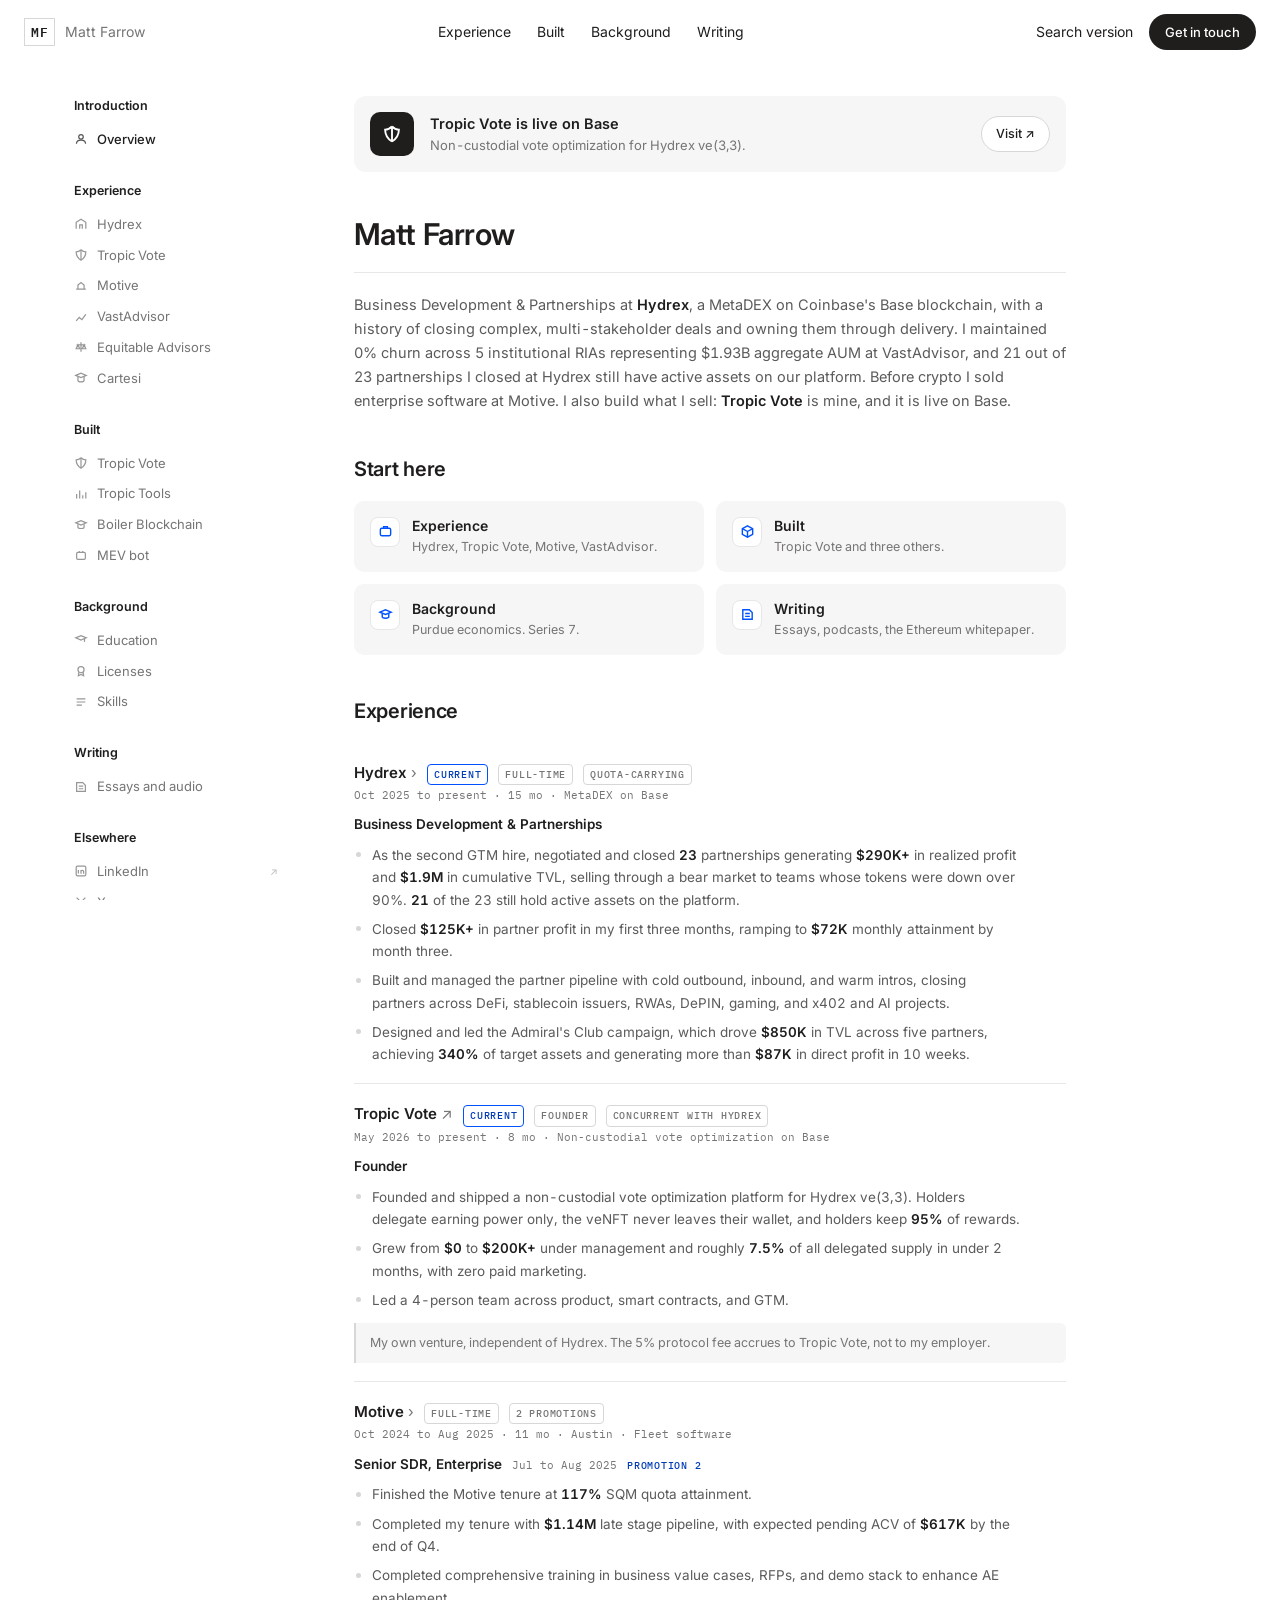
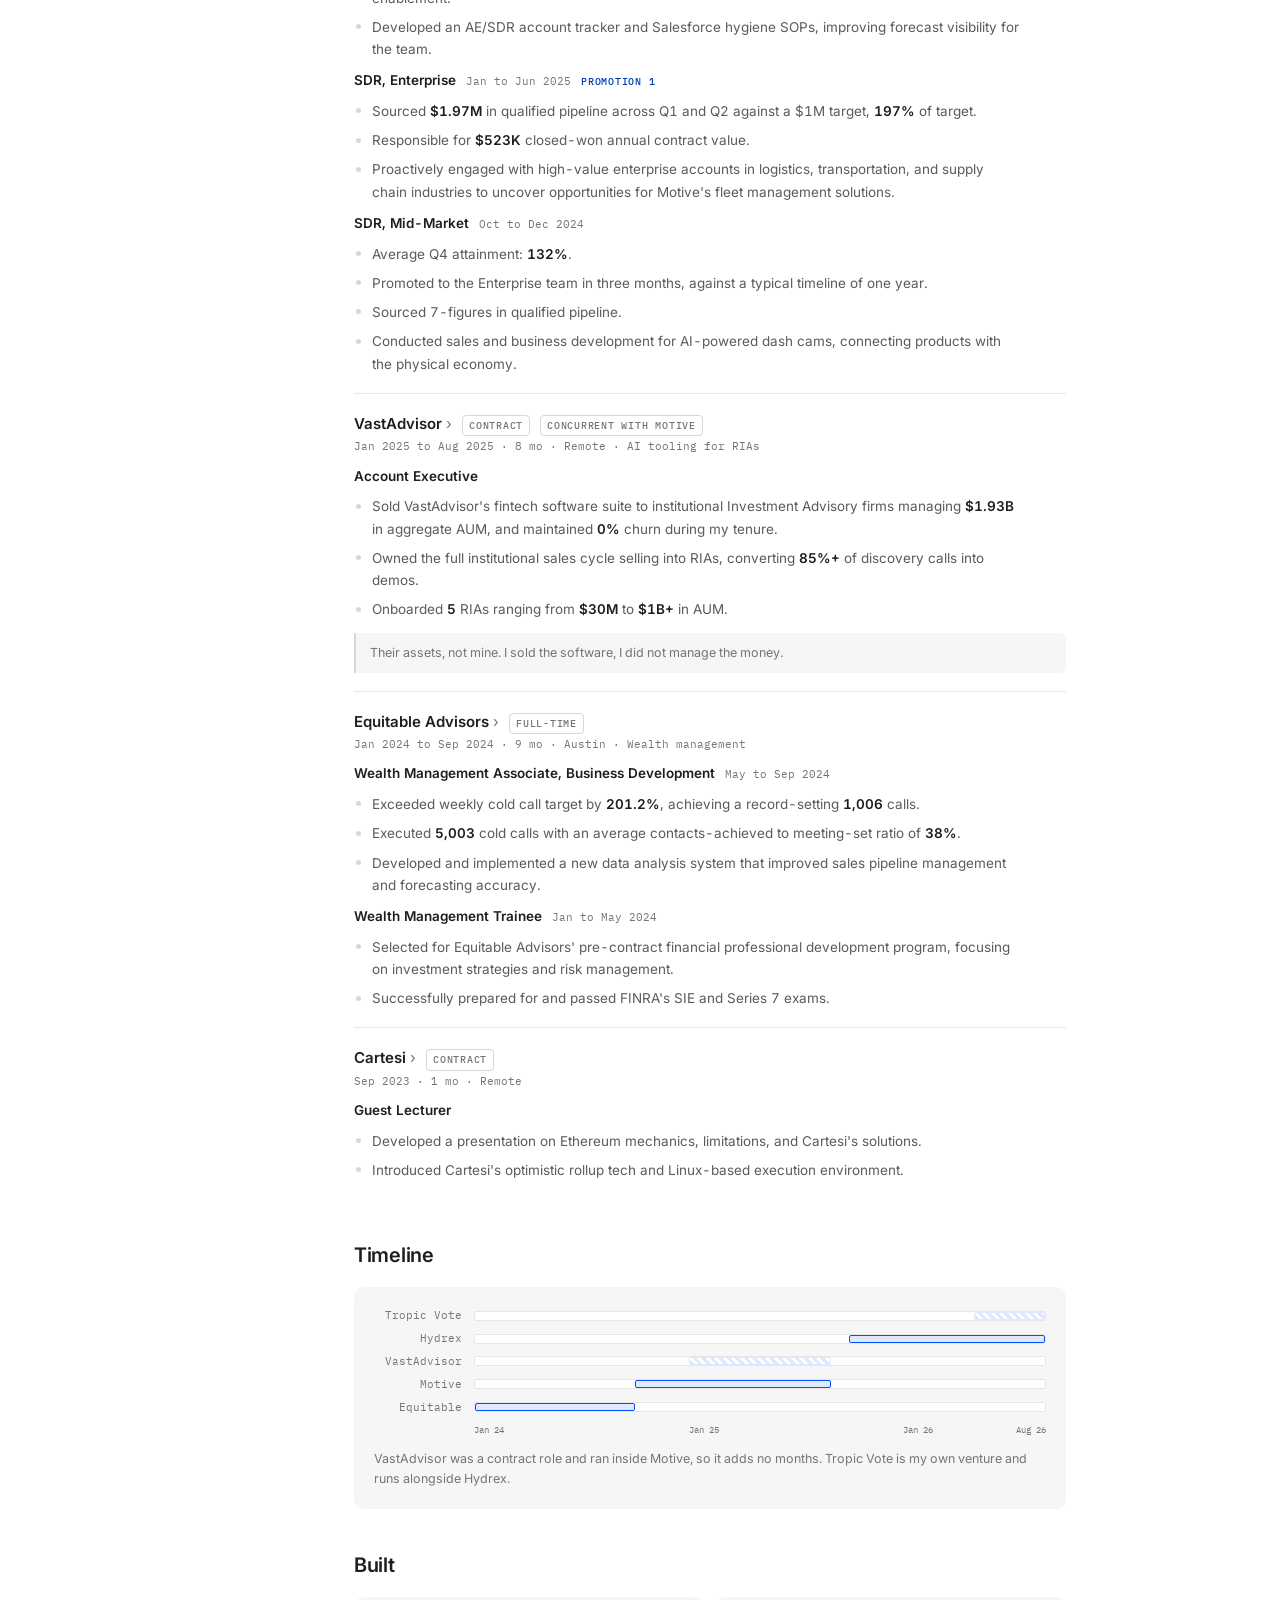
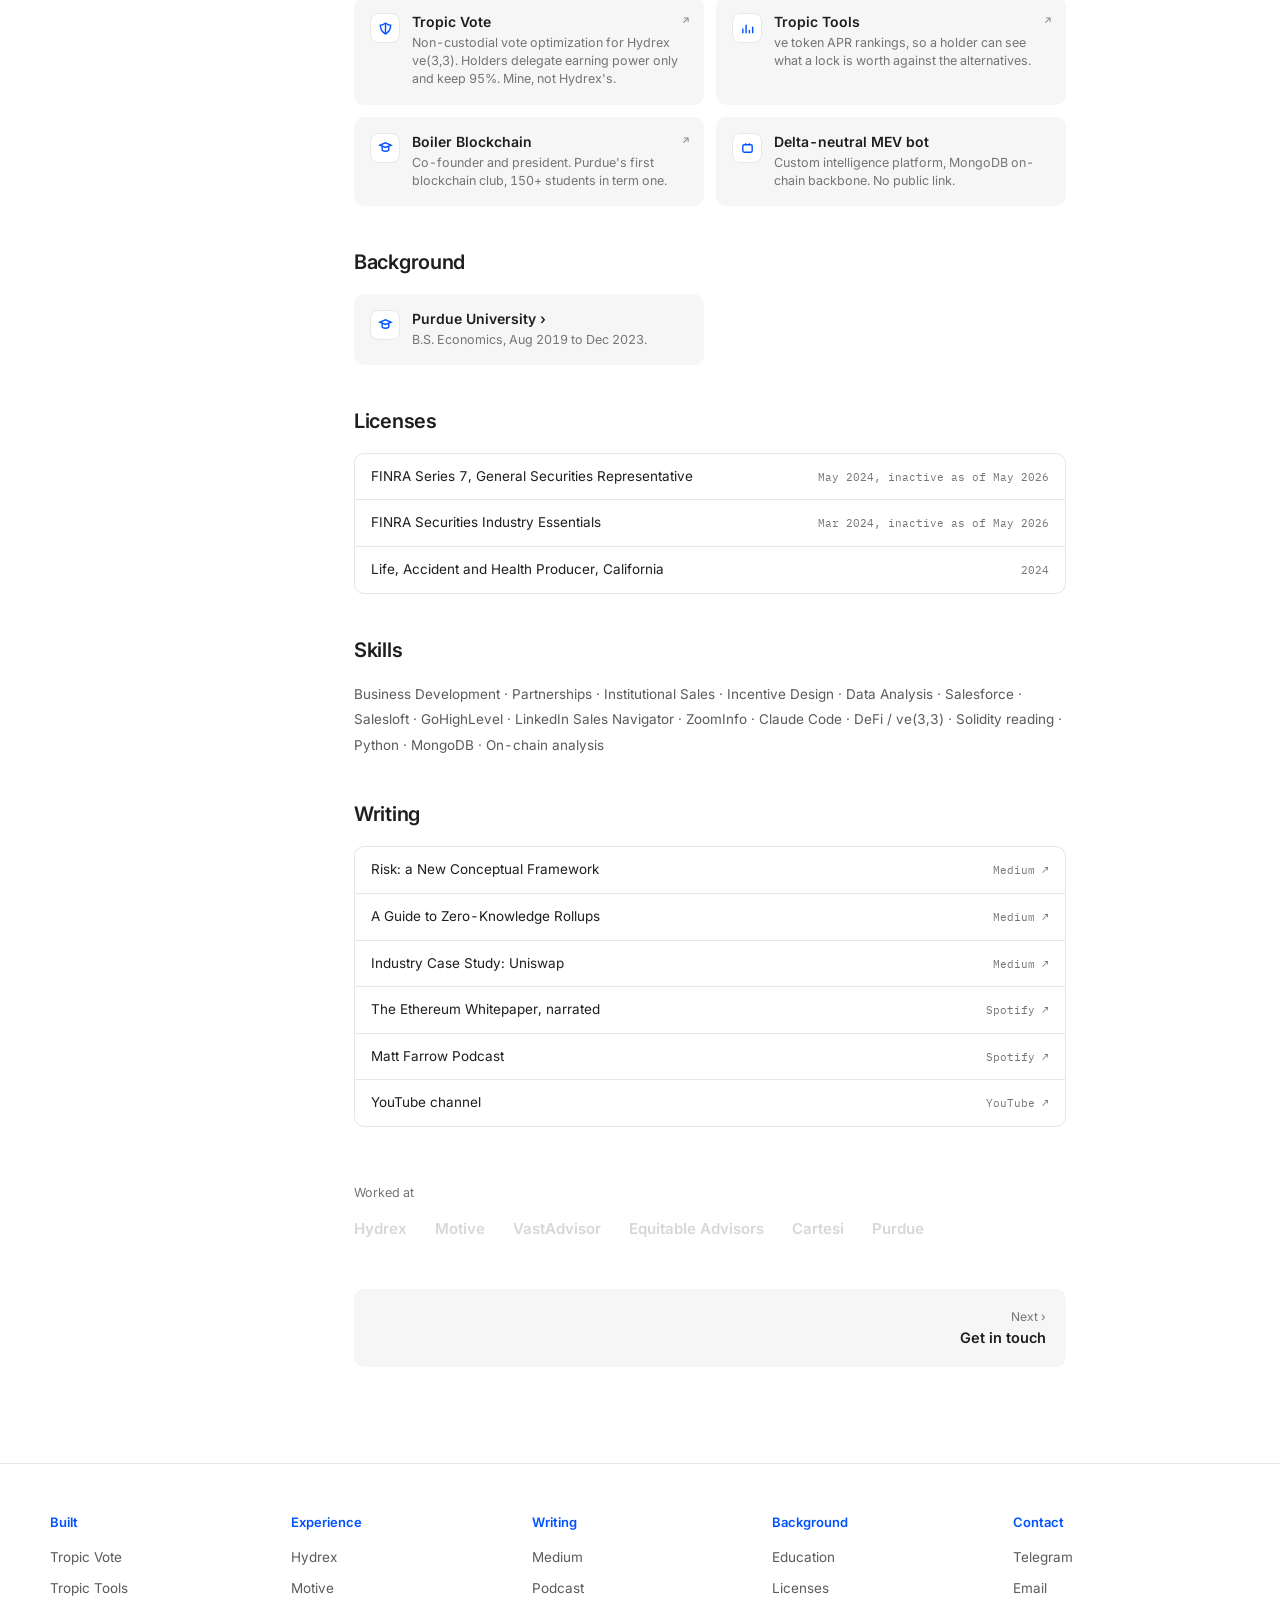
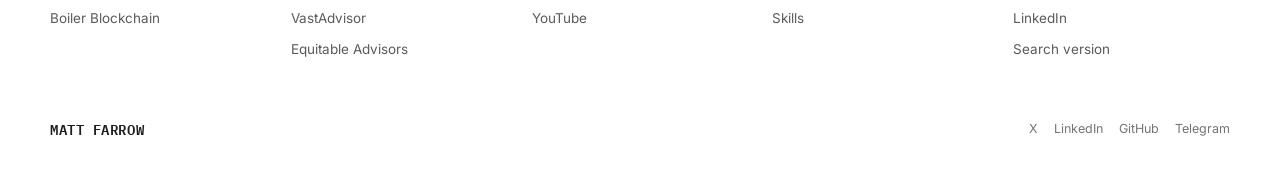
==== commit f3bb6c73: "Docs: use exact resume phrasing for the Hydrex title The lede no longer claims to lead BD. It now ca" ====
--- a/index.html
+++ b/index.html
@@ -4,7 +4,7 @@
 <meta charset="UTF-8">
 <meta name="viewport" content="width=device-width, initial-scale=1.0">
 <title>Matt Farrow</title>
-<meta name="description" content="Matt Farrow. Business development and partnerships at Hydrex, a MetaDEX on Base. Founder of Tropic Vote. Enterprise sales at Motive before crypto. Purdue economics, Series 7, Austin TX.">
+<meta name="description" content="Matt Farrow. Business Development &amp; Partnerships at Hydrex, a MetaDEX on Base. Founder of Tropic Vote. Enterprise sales at Motive before crypto. Purdue economics, Series 7, Austin TX.">
 <link rel="preconnect" href="https://fonts.googleapis.com">
 <link rel="preconnect" href="https://fonts.gstatic.com" crossorigin>
 <link href="https://fonts.googleapis.com/css2?family=Inter:wght@400;500;600&family=IBM+Plex+Mono:wght@400;500;600&display=swap" rel="stylesheet">
@@ -149,7 +149,7 @@
 
     <h1>Matt Farrow</h1>
     <hr class="rule">
-    <p class="lede">I lead business development and partnerships at <b>Hydrex</b>, a MetaDEX on Coinbase's Base. I close complex, multi-stakeholder deals and own them through delivery: 21 of the 23 partnerships I closed at Hydrex still have active assets on the platform, and I maintained 0% churn across five institutional RIAs representing $1.93B in aggregate AUM at VastAdvisor. Before crypto I sold enterprise software at Motive. I also build what I sell: <b>Tropic Vote</b> is mine, and it is live on Base.</p>
+    <p class="lede">Business Development &amp; Partnerships at <b>Hydrex</b>, a MetaDEX on Coinbase's Base blockchain, with a history of closing complex, multi-stakeholder deals and owning them through delivery. I maintained 0% churn across 5 institutional RIAs representing $1.93B aggregate AUM at VastAdvisor, and 21 out of 23 partnerships I closed at Hydrex still have active assets on our platform. Before crypto I sold enterprise software at Motive. I also build what I sell: <b>Tropic Vote</b> is mine, and it is live on Base.</p>
 
     <section class="sec">
       <h2>Start here</h2>
@@ -184,7 +184,7 @@
           <span class="chip">Quota-carrying</span>
         </div>
         <p class="r-meta">Oct 2025 to present &middot; <span id="hydrex-dur">11 mo</span> &middot; MetaDEX on Base</p>
-        <div class="r-sub"><span class="r-title">Business Development and Partnerships</span></div>
+        <div class="r-sub"><span class="r-title">Business Development &amp; Partnerships</span></div>
         <ul>
           <li>As the second GTM hire, negotiated and closed <b>23</b> partnerships generating <b>$290K+</b> in realized profit and <b>$1.9M</b> in cumulative TVL, selling through a bear market to teams whose tokens were down over 90%. <b>21</b> of the 23 still hold active assets on the platform.</li>
           <li>Closed <b>$125K+</b> in partner profit in my first three months, ramping to <b>$72K</b> monthly attainment by month three.</li>
@@ -205,7 +205,7 @@
         <ul>
           <li>Founded and shipped a non-custodial vote optimization platform for Hydrex ve(3,3). Holders delegate earning power only, the veNFT never leaves their wallet, and holders keep <b>95%</b> of rewards.</li>
           <li>Grew from <b>$0</b> to <b>$200K+</b> under management and roughly <b>7.5%</b> of all delegated supply in under 2 months, with zero paid marketing.</li>
-          <li>Lead a four-person team across product, smart contracts, and go-to-market.</li>
+          <li>Led a 4-person team across product, smart contracts, and GTM.</li>
         </ul>
         <p class="note">My own venture, independent of Hydrex. The 5% protocol fee accrues to Tropic Vote, not to my employer.</p>
       </div>
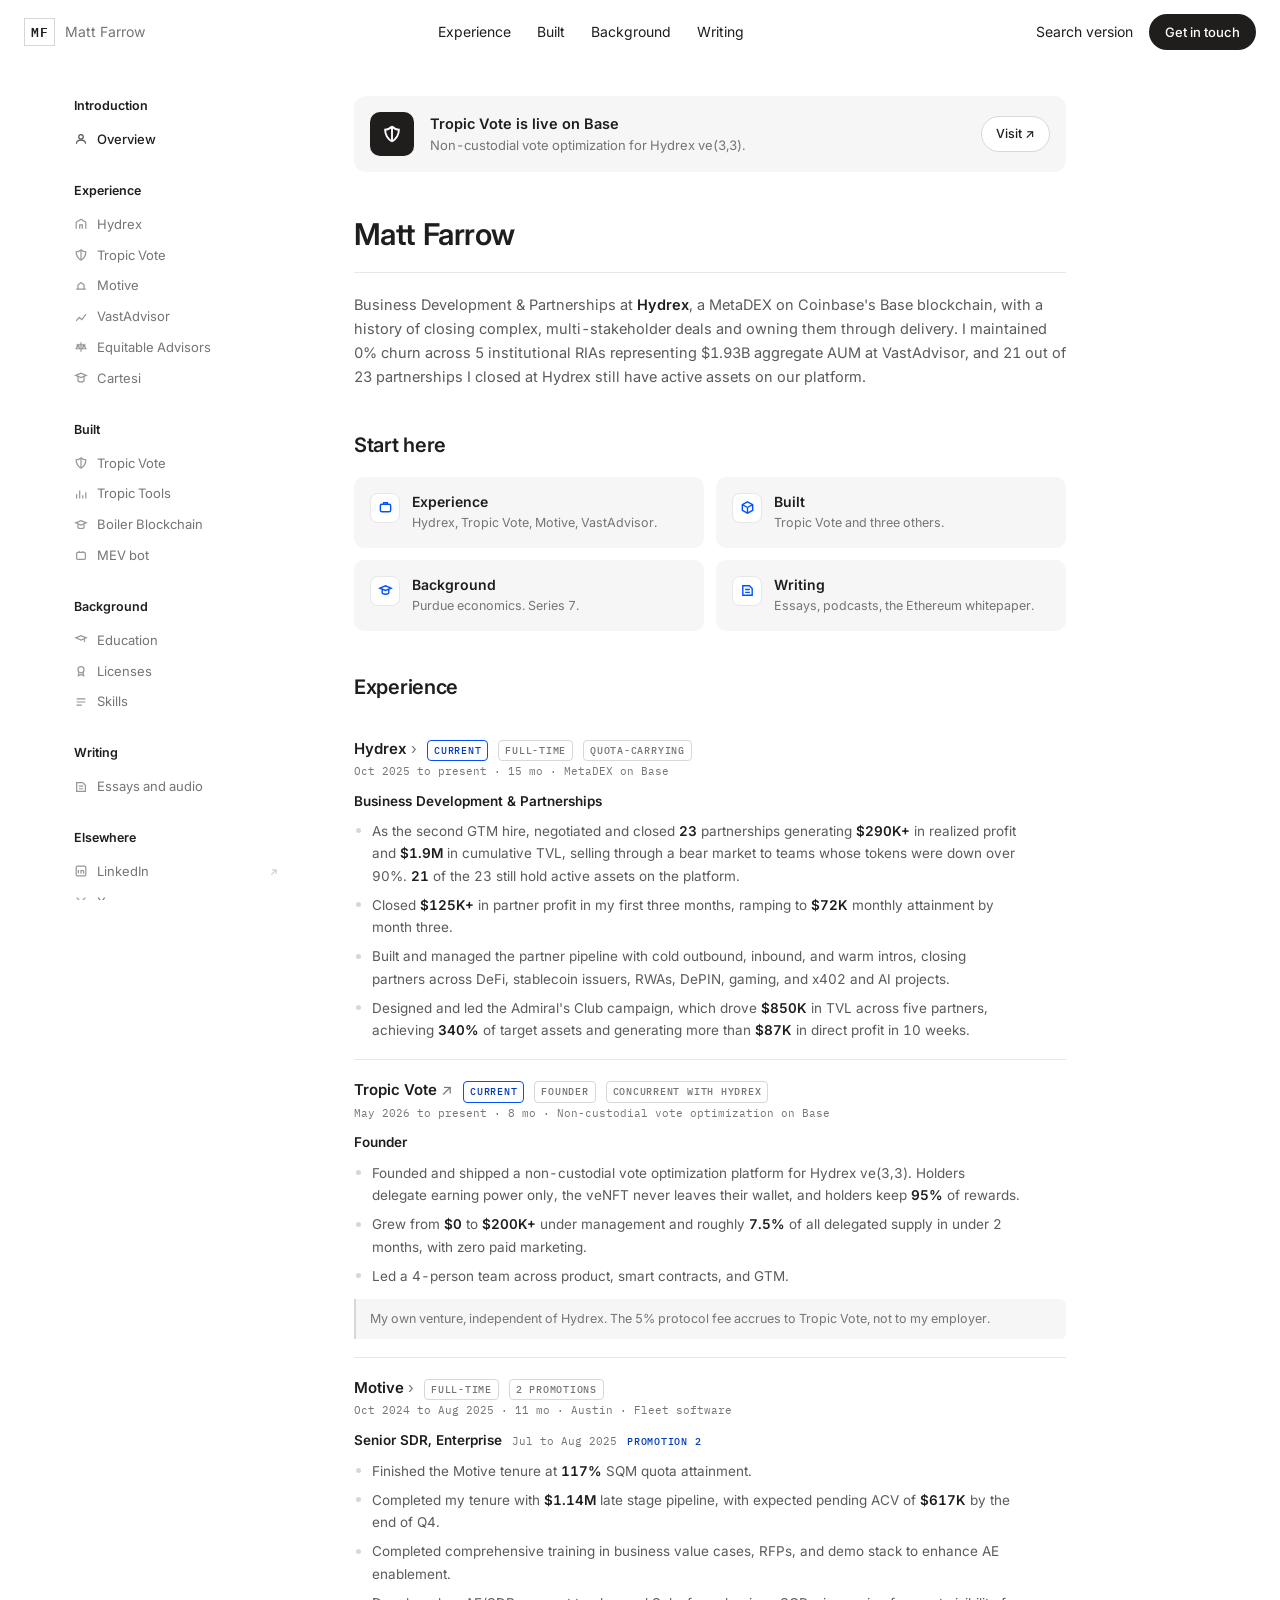
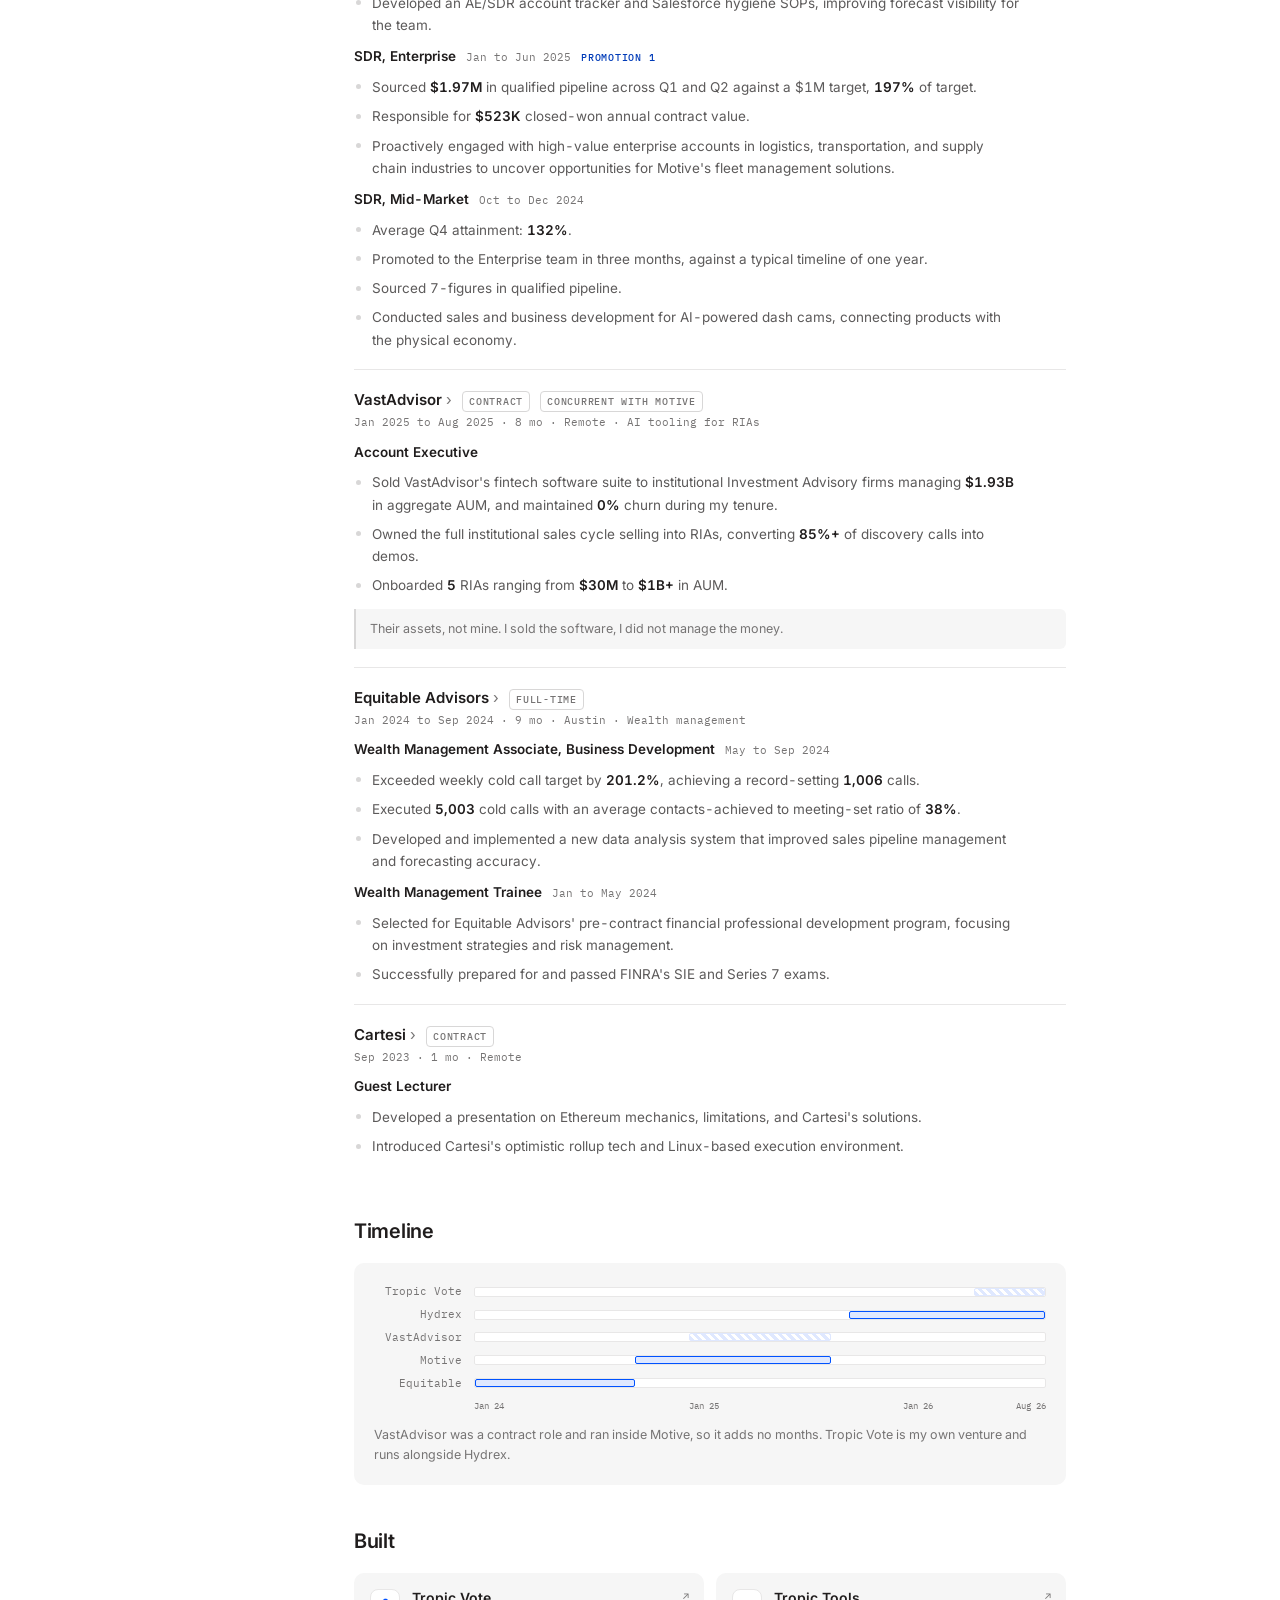
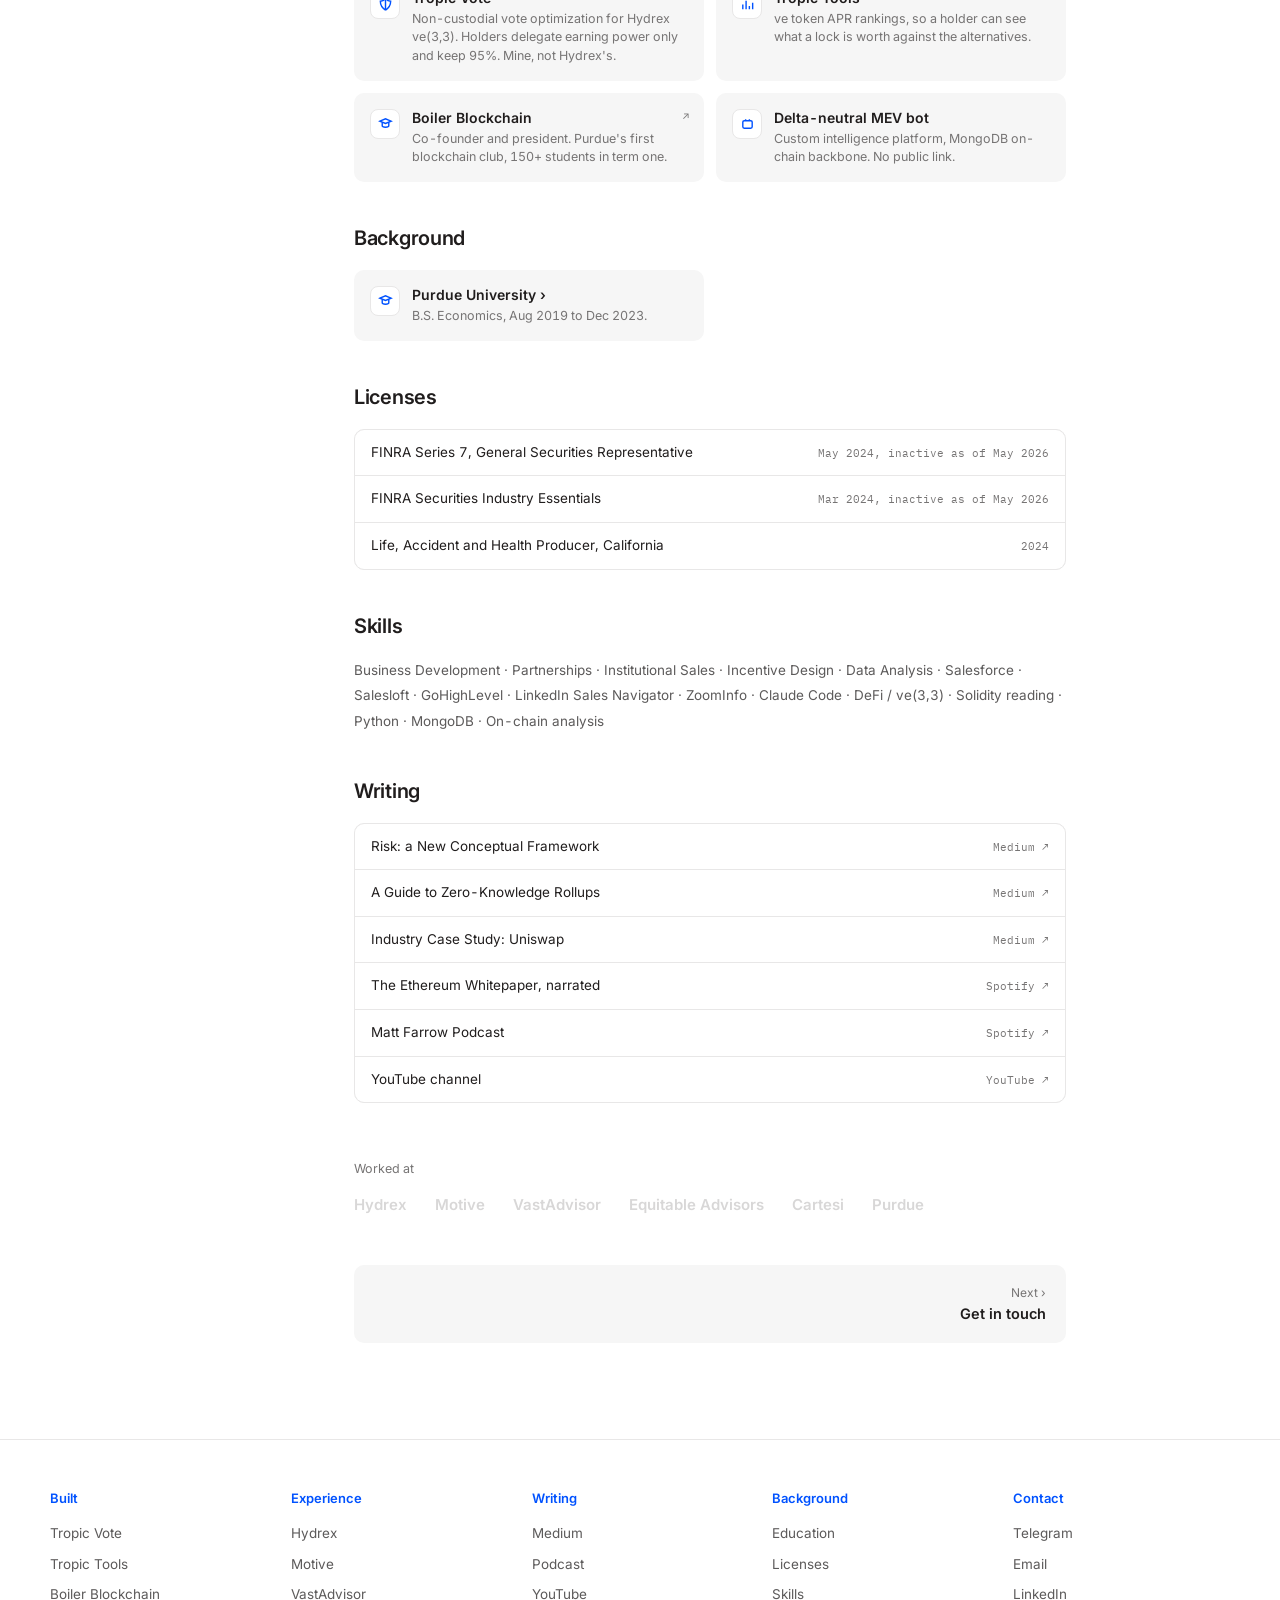
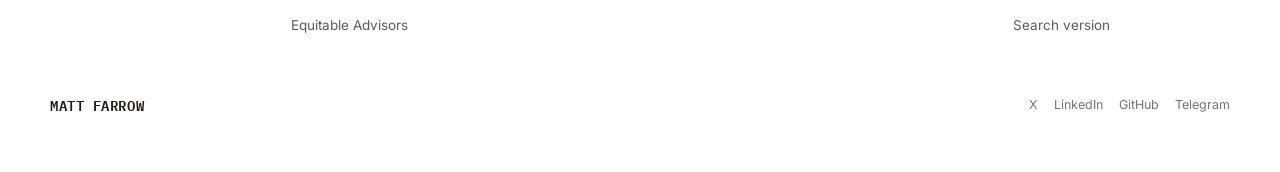
==== commit 1bb1d735: "Docs: cut the two closing lede sentences The lede is now the resume summary alone.  Co-Authored-By: " ====
--- a/index.html
+++ b/index.html
@@ -149,7 +149,7 @@
 
     <h1>Matt Farrow</h1>
     <hr class="rule">
-    <p class="lede">Business Development &amp; Partnerships at <b>Hydrex</b>, a MetaDEX on Coinbase's Base blockchain, with a history of closing complex, multi-stakeholder deals and owning them through delivery. I maintained 0% churn across 5 institutional RIAs representing $1.93B aggregate AUM at VastAdvisor, and 21 out of 23 partnerships I closed at Hydrex still have active assets on our platform. Before crypto I sold enterprise software at Motive. I also build what I sell: <b>Tropic Vote</b> is mine, and it is live on Base.</p>
+    <p class="lede">Business Development &amp; Partnerships at <b>Hydrex</b>, a MetaDEX on Coinbase's Base blockchain, with a history of closing complex, multi-stakeholder deals and owning them through delivery. I maintained 0% churn across 5 institutional RIAs representing $1.93B aggregate AUM at VastAdvisor, and 21 out of 23 partnerships I closed at Hydrex still have active assets on our platform.</p>
 
     <section class="sec">
       <h2>Start here</h2>
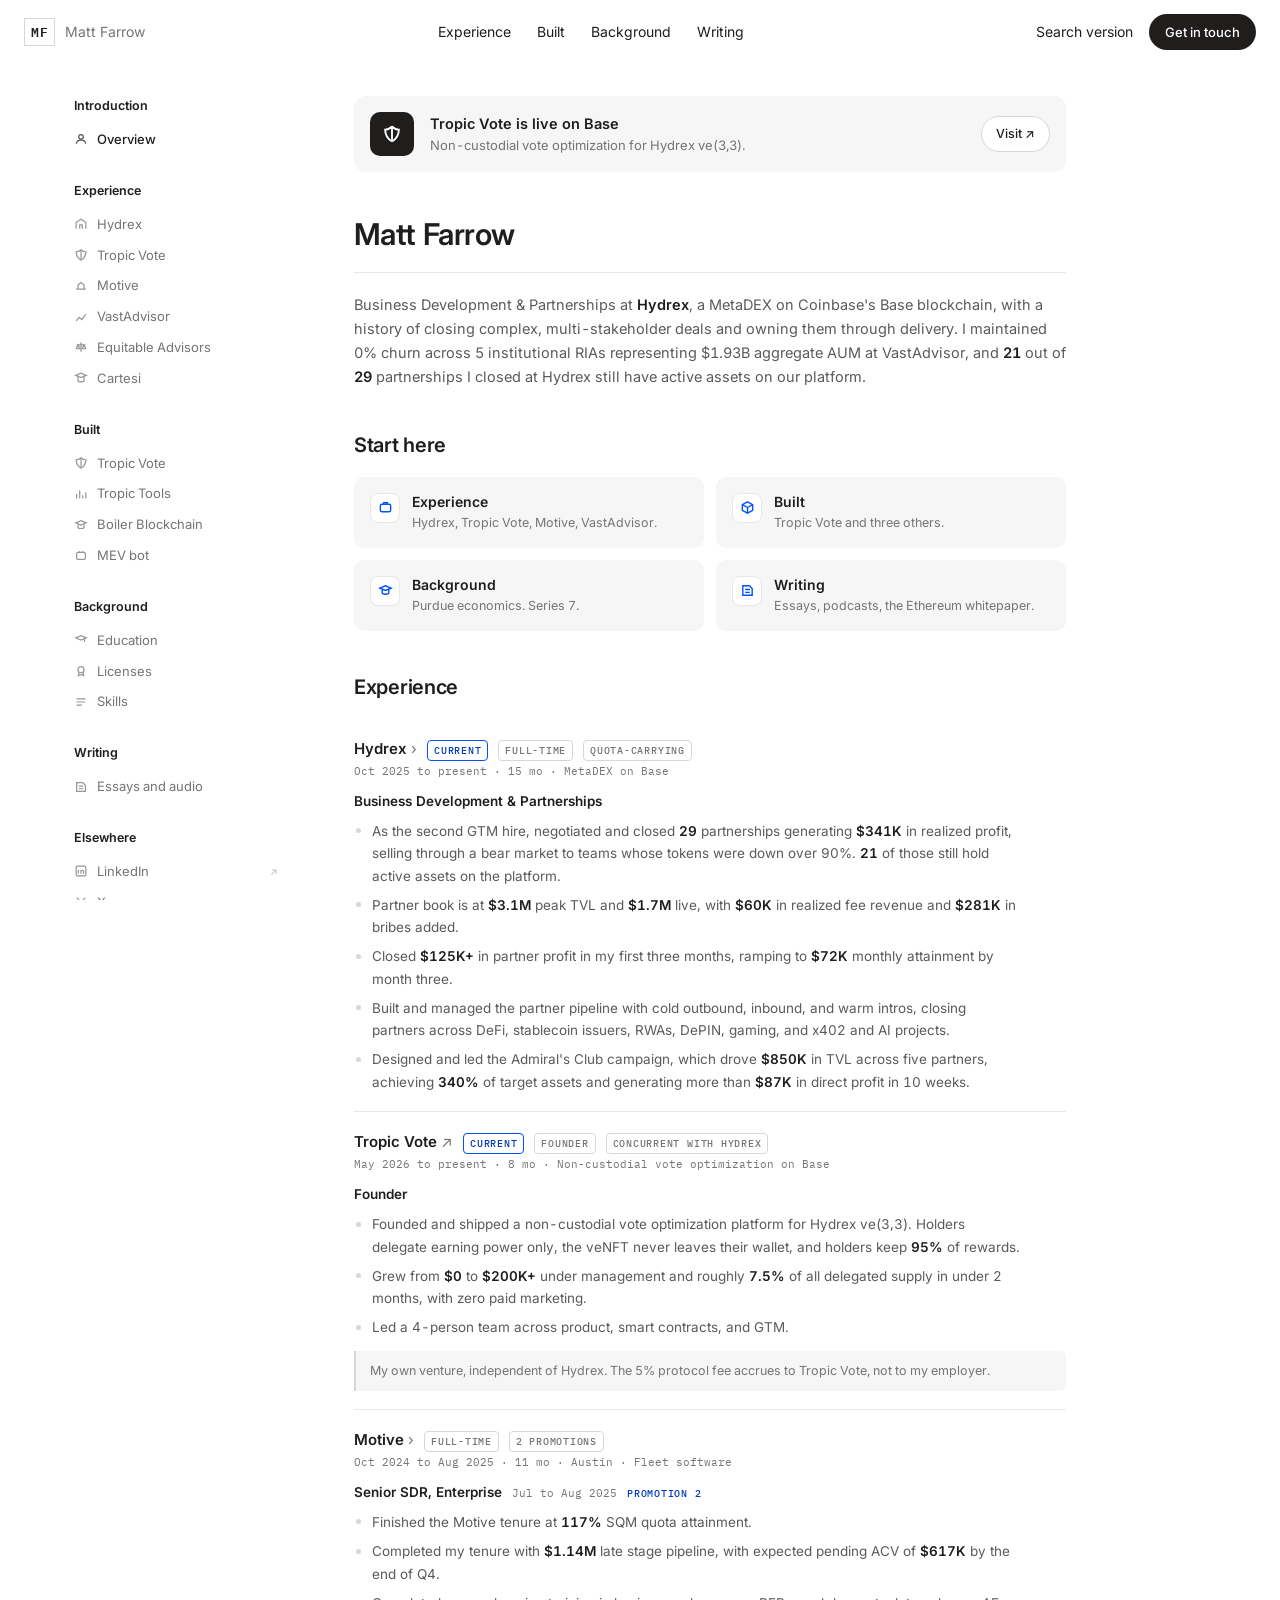
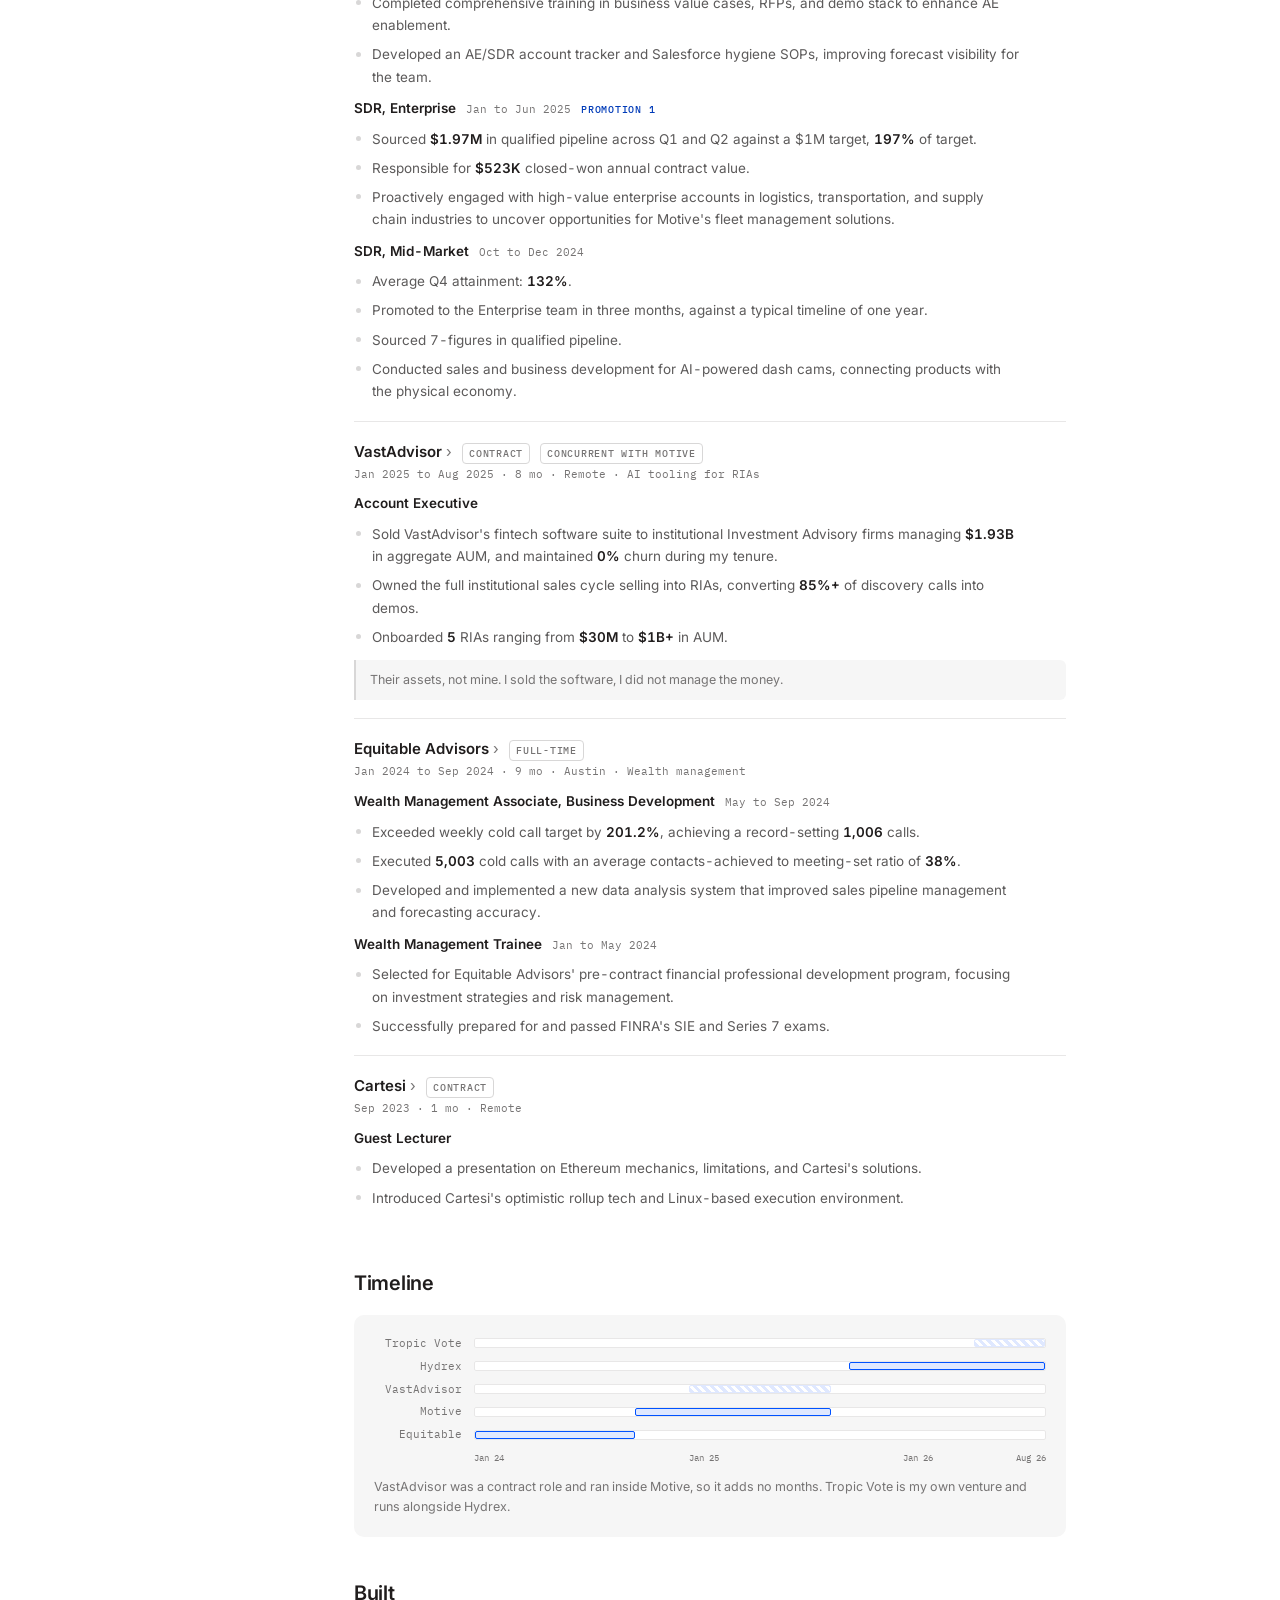
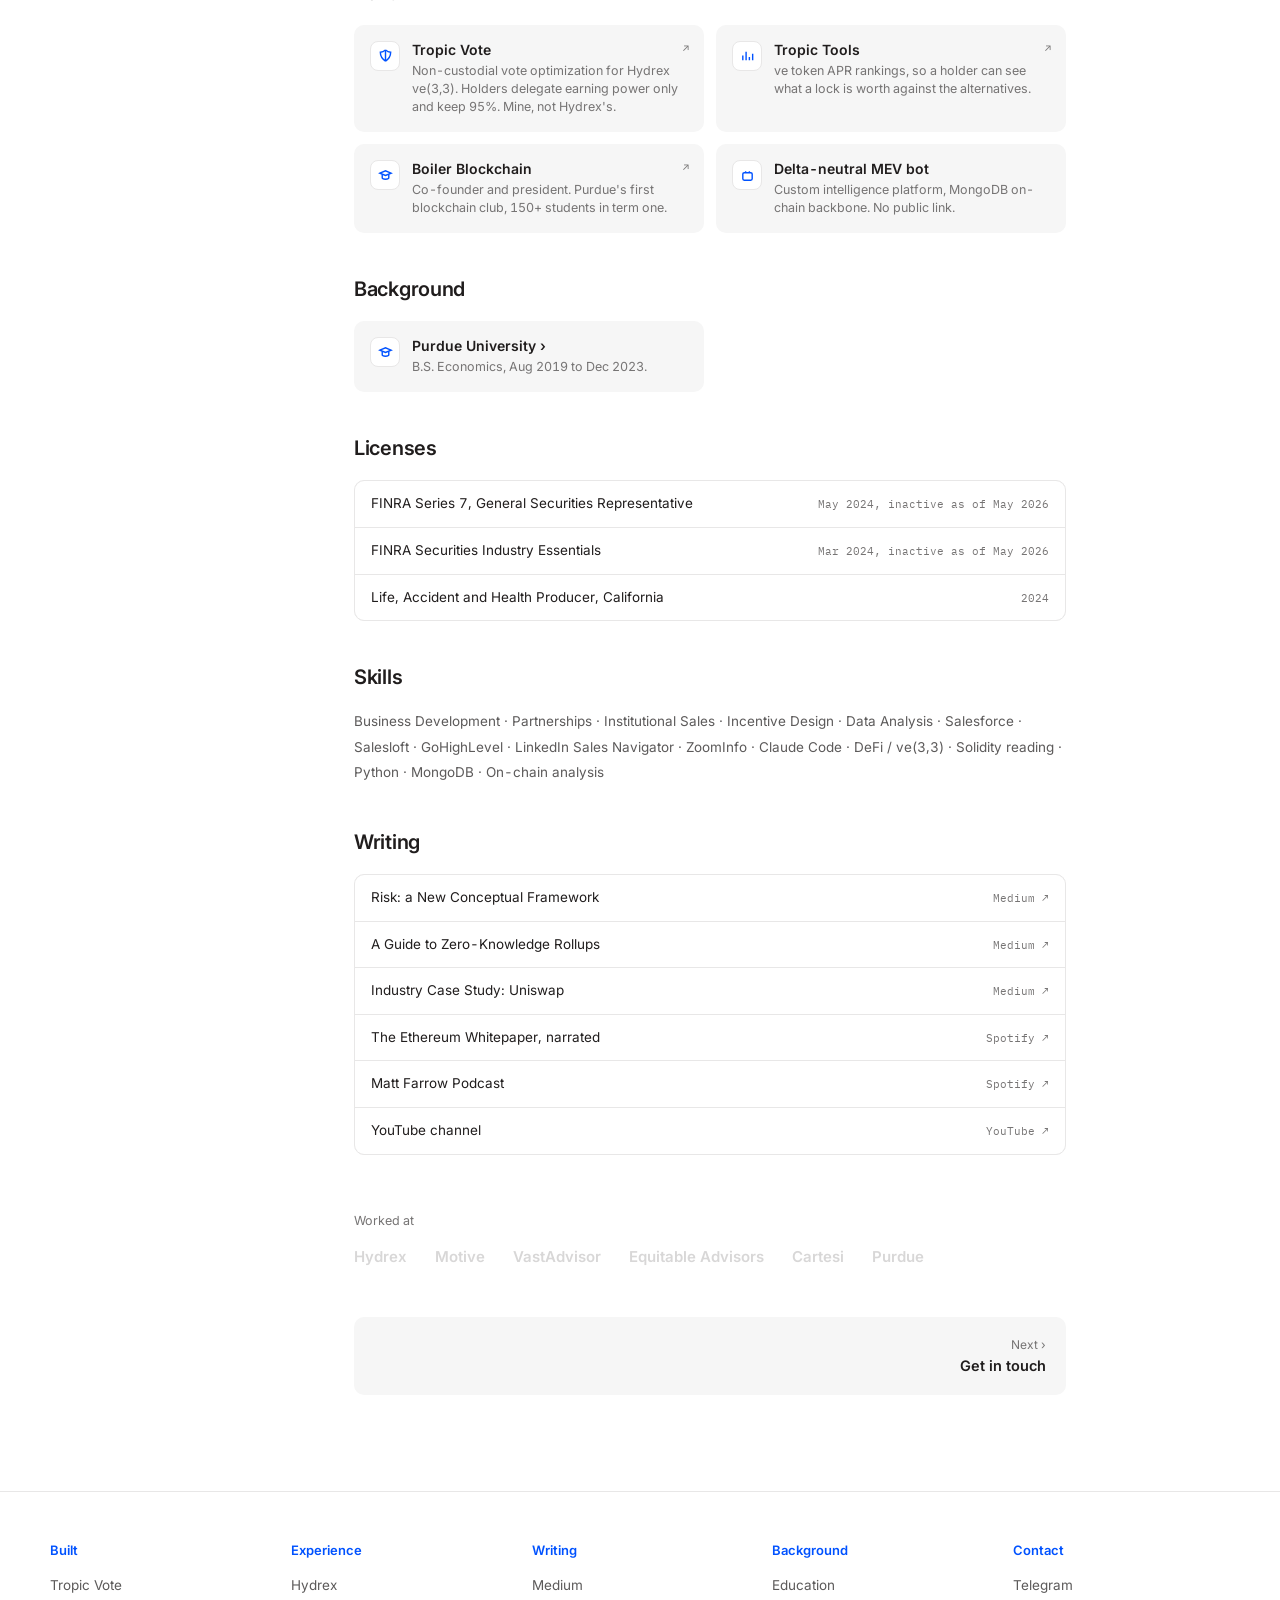
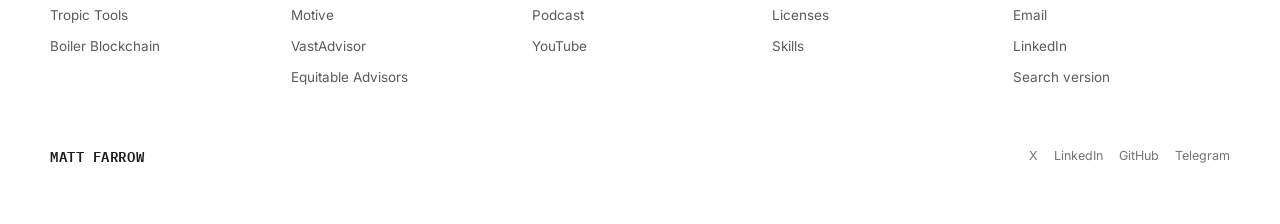
==== commit ebc2007d: "Show live Hydrex TVL, fees, and bribes on the portfolio Pull the partner-book figures from the reven" ====
--- a/index.html
+++ b/index.html
@@ -149,7 +149,7 @@
 
     <h1>Matt Farrow</h1>
     <hr class="rule">
-    <p class="lede">Business Development &amp; Partnerships at <b>Hydrex</b>, a MetaDEX on Coinbase's Base blockchain, with a history of closing complex, multi-stakeholder deals and owning them through delivery. I maintained 0% churn across 5 institutional RIAs representing $1.93B aggregate AUM at VastAdvisor, and 21 out of 23 partnerships I closed at Hydrex still have active assets on our platform.</p>
+    <p class="lede">Business Development &amp; Partnerships at <b>Hydrex</b>, a MetaDEX on Coinbase's Base blockchain, with a history of closing complex, multi-stakeholder deals and owning them through delivery. I maintained 0% churn across 5 institutional RIAs representing $1.93B aggregate AUM at VastAdvisor, and <b data-live="active">21</b> out of <b data-live="partners">29</b> partnerships I closed at Hydrex still have active assets on our platform.</p>
 
     <section class="sec">
       <h2>Start here</h2>
@@ -186,10 +186,11 @@
         <p class="r-meta">Oct 2025 to present &middot; <span id="hydrex-dur">11 mo</span> &middot; MetaDEX on Base</p>
         <div class="r-sub"><span class="r-title">Business Development &amp; Partnerships</span></div>
         <ul>
-          <li>As the second GTM hire, negotiated and closed <b>23</b> partnerships generating <b>$290K+</b> in realized profit and <b>$1.9M</b> in cumulative TVL, selling through a bear market to teams whose tokens were down over 90%. <b>21</b> of the 23 still hold active assets on the platform.</li>
-          <li>Closed <b>$125K+</b> in partner profit in my first three months, ramping to <b>$72K</b> monthly attainment by month three.</li>
+          <li>As the second GTM hire, negotiated and closed <b data-live="partners">29</b> partnerships generating <b data-live="total">$341K</b> in realized profit, selling through a bear market to teams whose tokens were down over 90%. <b data-live="active">21</b> of those still hold active assets on the platform.</li>
+          <li>Partner book is at <b data-live="peakTvl">$3.1M</b> peak TVL and <b data-live="currentTvl">$1.7M</b> live, with <b data-live="fees">$60K</b> in realized fee revenue and <b data-live="bribes">$281K</b> in bribes added.</li>
+          <li>Closed <b>$125K+</b> in partner profit in my first three months, ramping to <b data-live="bestMonth">$72K</b> monthly attainment by month three.</li>
           <li>Built and managed the partner pipeline with cold outbound, inbound, and warm intros, closing partners across DeFi, stablecoin issuers, RWAs, DePIN, gaming, and x402 and AI projects.</li>
-          <li>Designed and led the Admiral's Club campaign, which drove <b>$850K</b> in TVL across five partners, achieving <b>340%</b> of target assets and generating more than <b>$87K</b> in direct profit in 10 weeks.</li>
+          <li>Designed and led the Admiral's Club campaign, which drove <b data-live="admiralsTvl">$850K</b> in TVL across five partners, achieving <b>340%</b> of target assets and generating more than <b>$87K</b> in direct profit in 10 weeks.</li>
         </ul>
       </div>
 
@@ -477,6 +478,7 @@
   </div>
 </footer>
 
+<script src="/hydrex-live.js"></script>
 <script>
 (function(){
   var now = new Date();
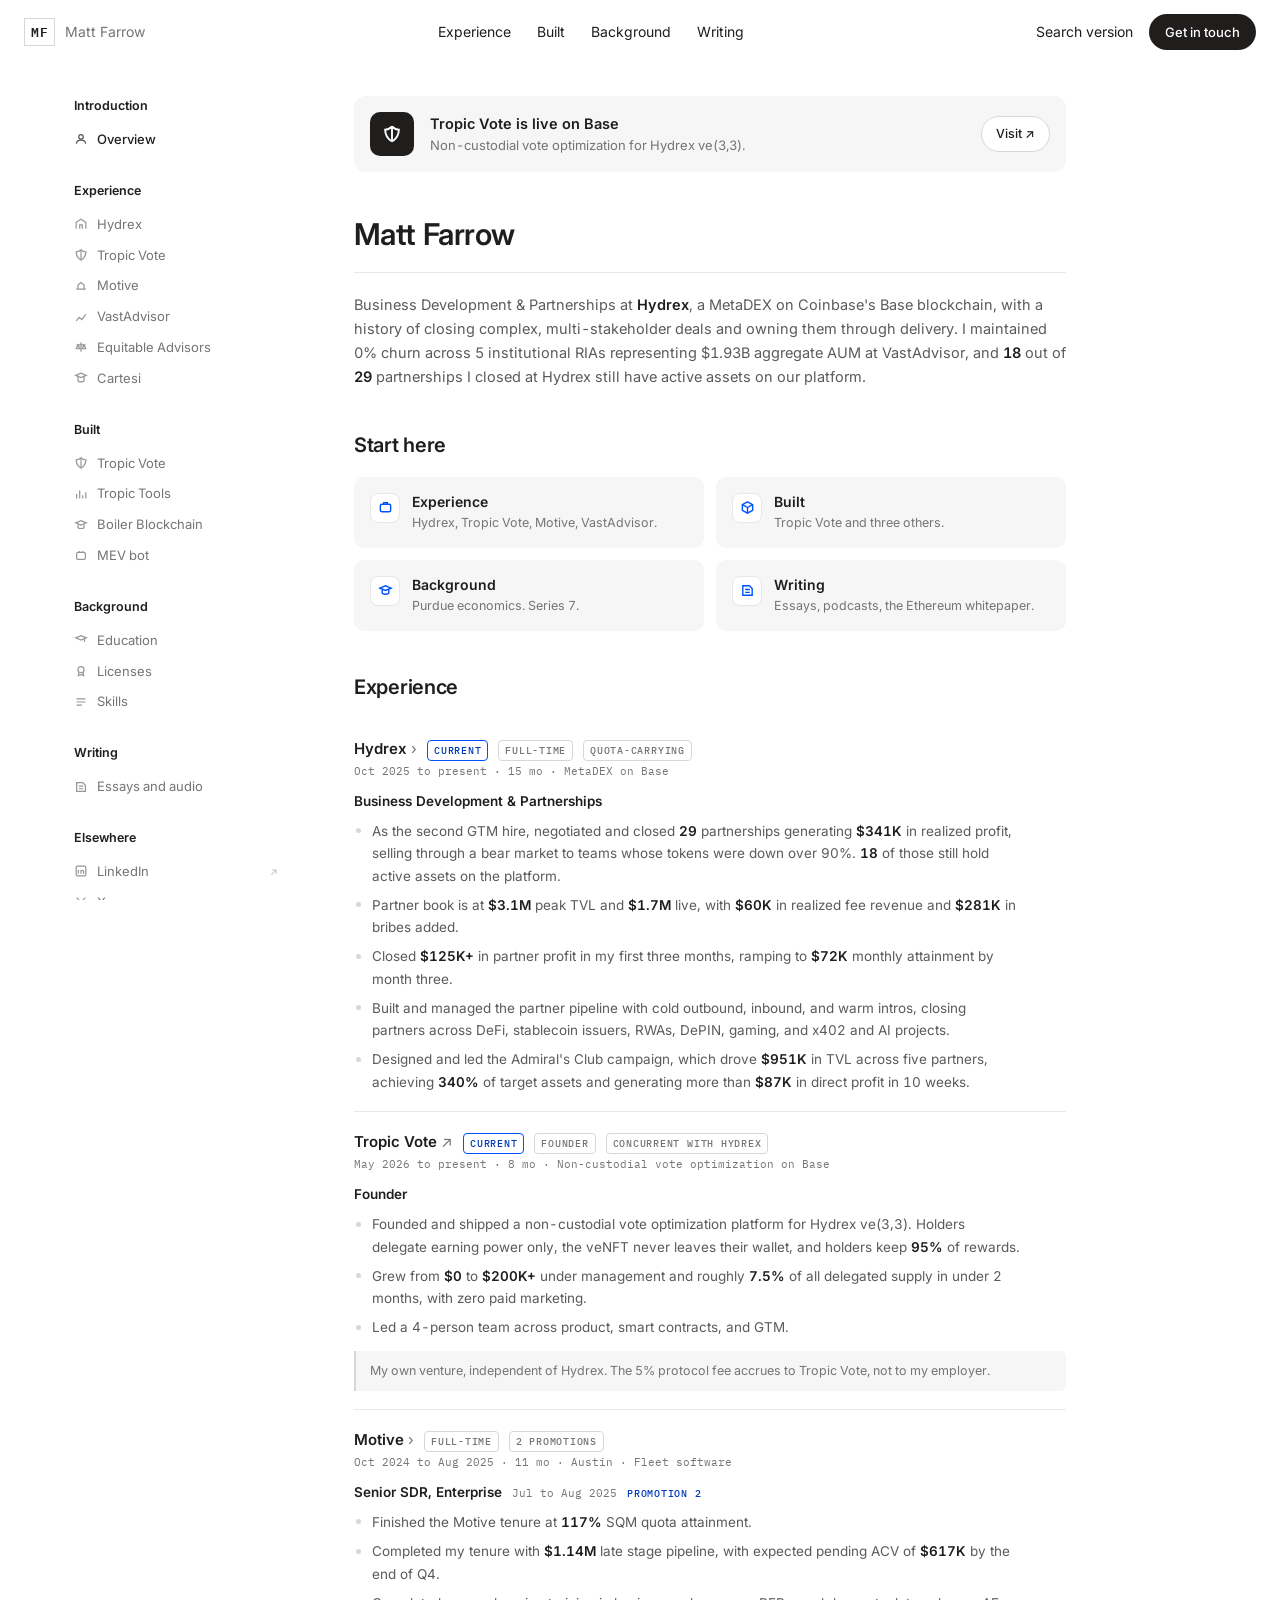
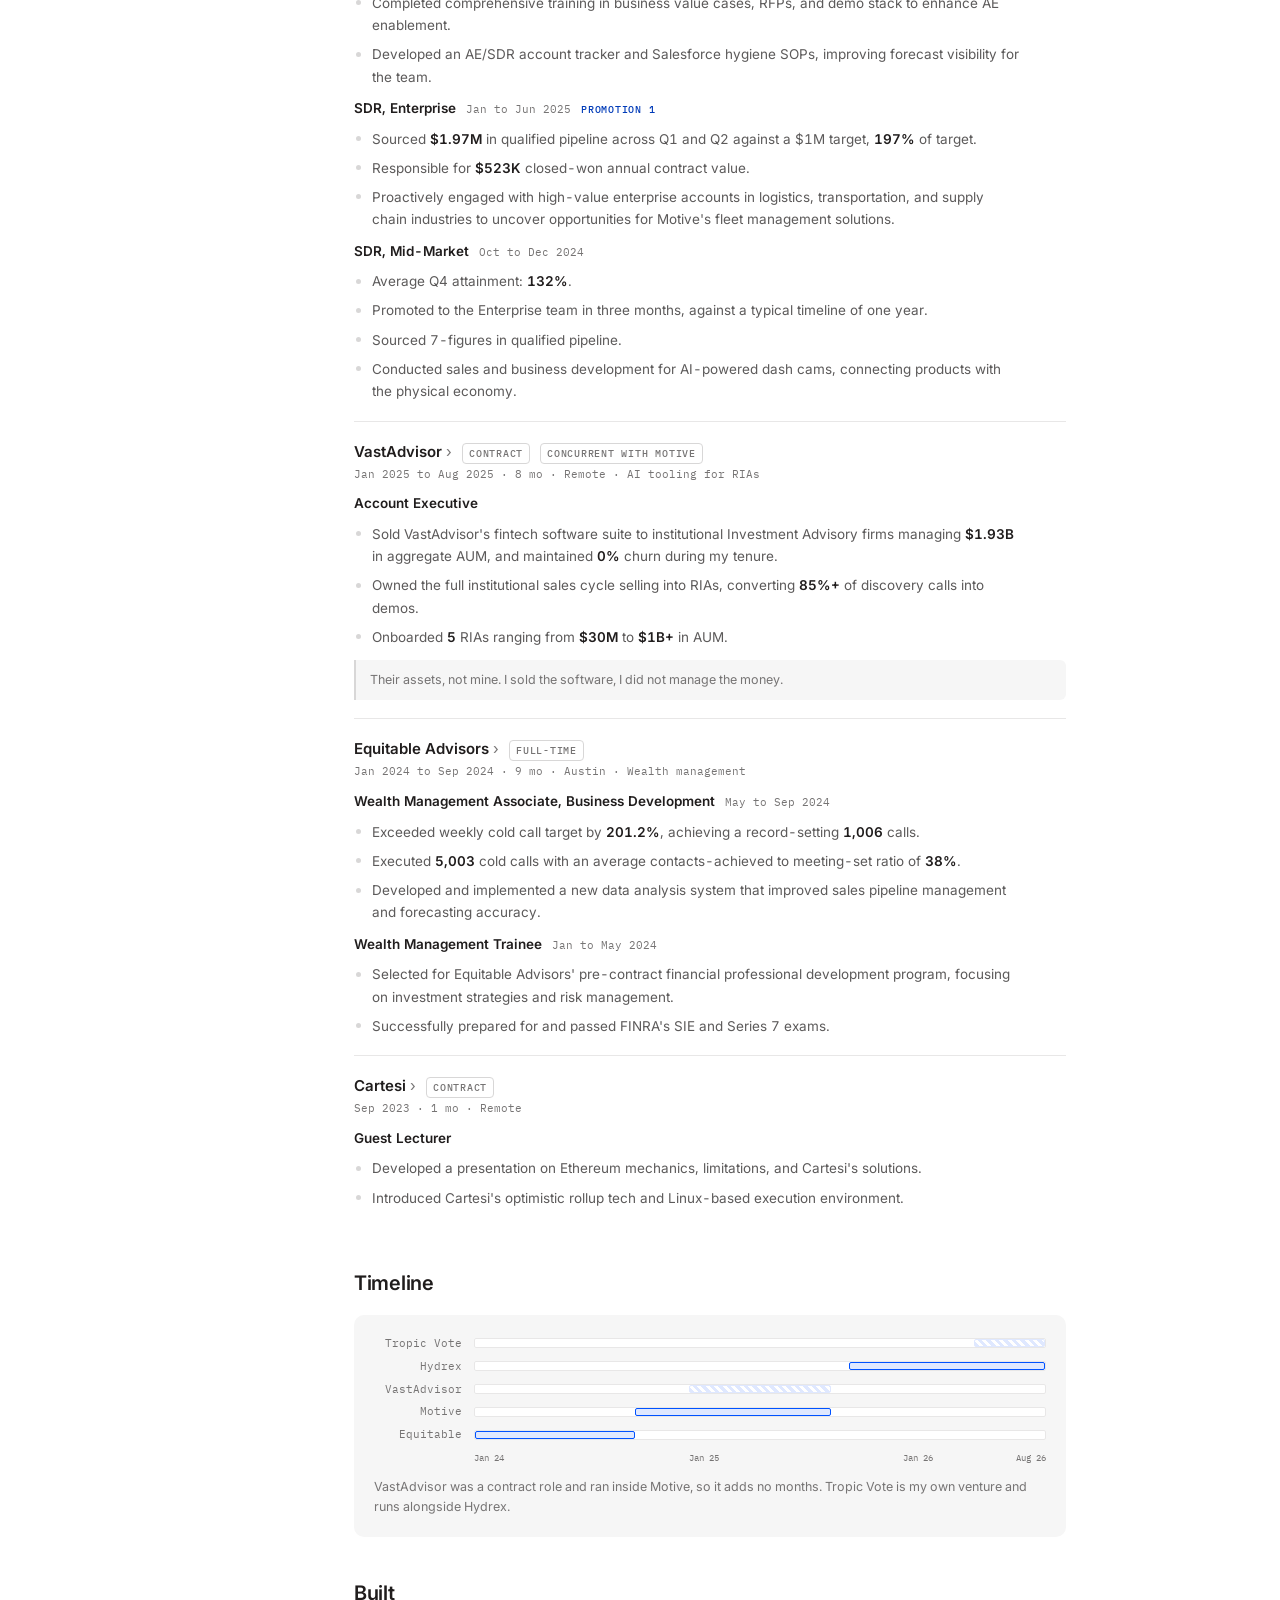
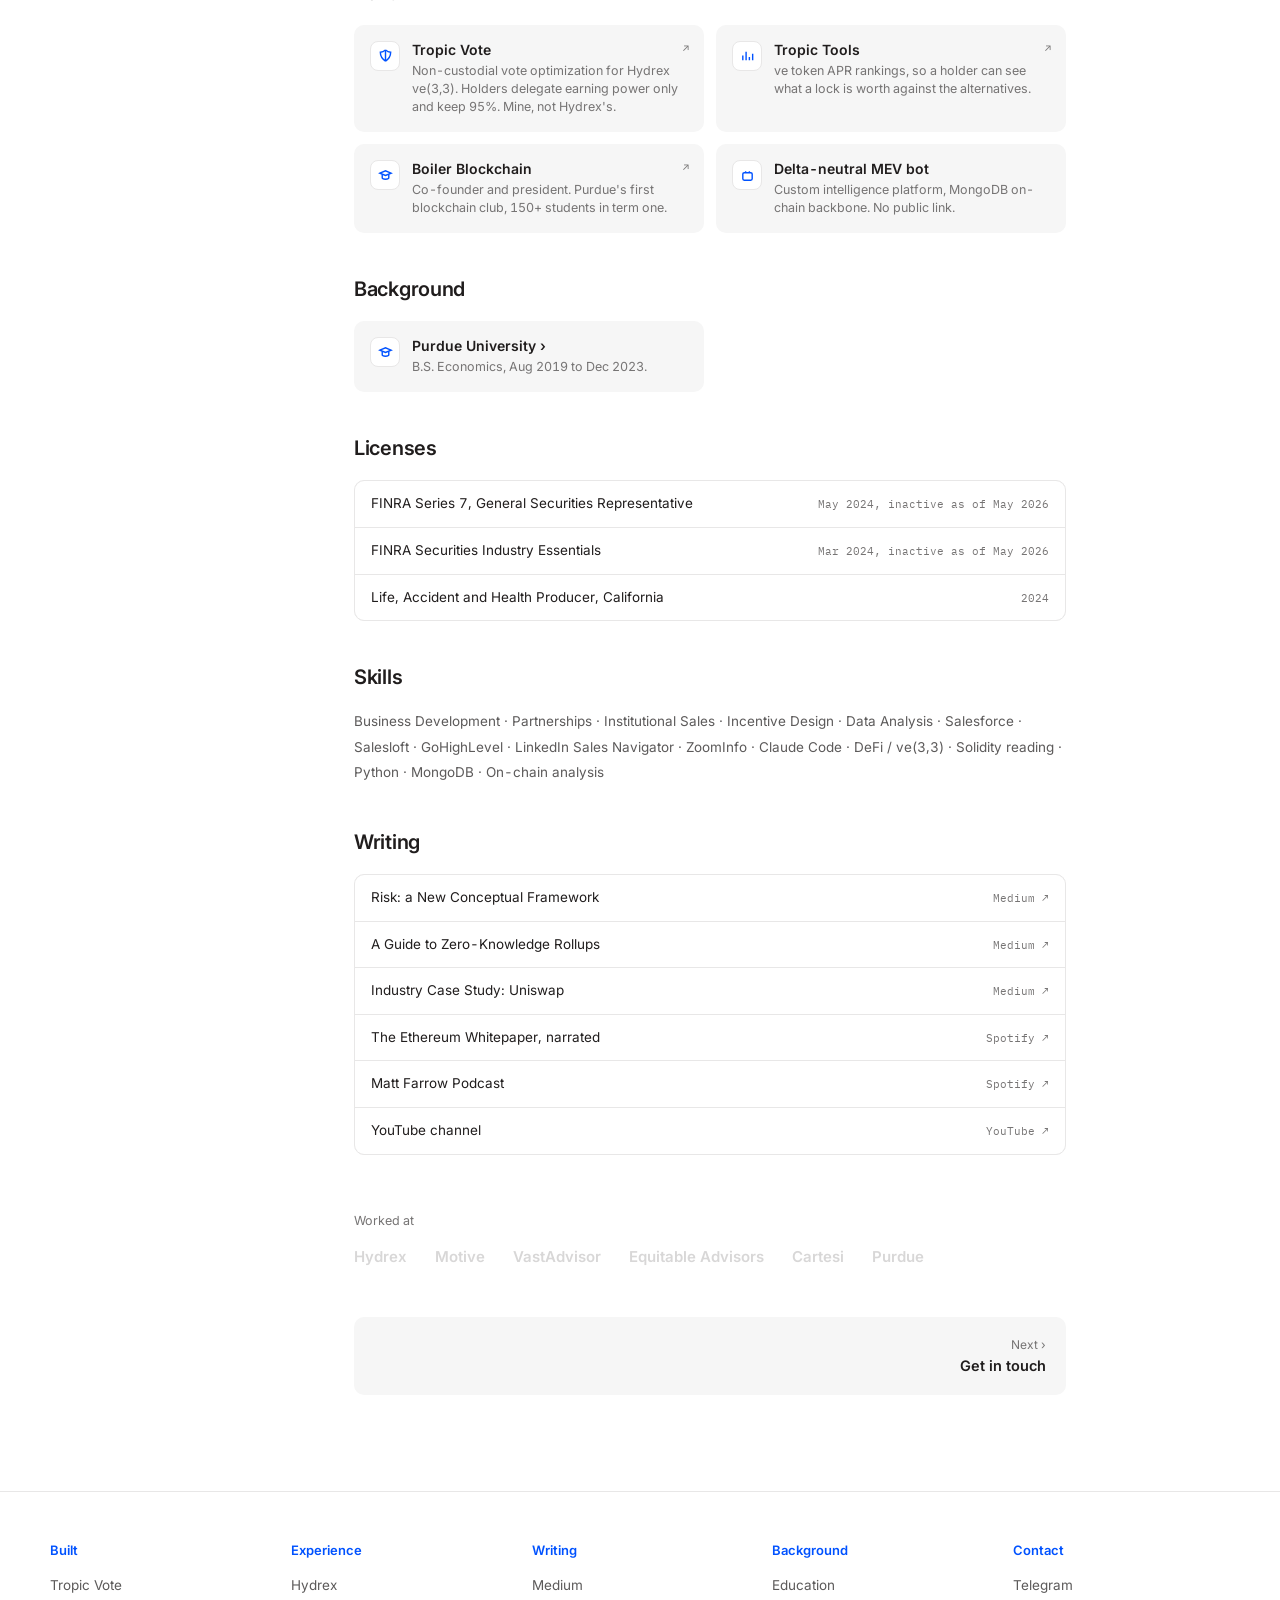
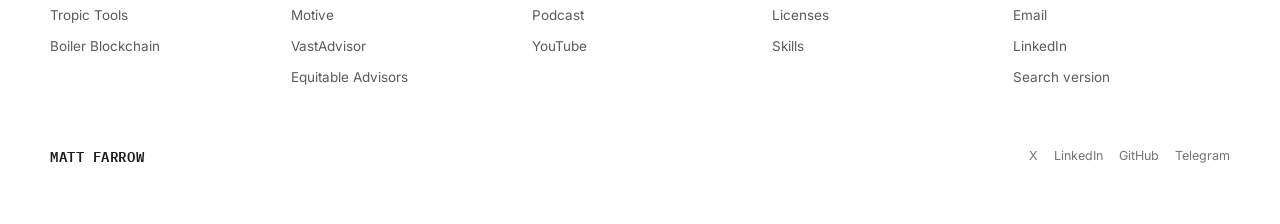
==== commit decf18d3: "Pull live Hydrex numbers through mattfarrow.xyz Proxy the revenue API on the same origin so Peak TVL" ====
--- a/index.html
+++ b/index.html
@@ -149,7 +149,7 @@
 
     <h1>Matt Farrow</h1>
     <hr class="rule">
-    <p class="lede">Business Development &amp; Partnerships at <b>Hydrex</b>, a MetaDEX on Coinbase's Base blockchain, with a history of closing complex, multi-stakeholder deals and owning them through delivery. I maintained 0% churn across 5 institutional RIAs representing $1.93B aggregate AUM at VastAdvisor, and <b data-live="active">21</b> out of <b data-live="partners">29</b> partnerships I closed at Hydrex still have active assets on our platform.</p>
+    <p class="lede">Business Development &amp; Partnerships at <b>Hydrex</b>, a MetaDEX on Coinbase's Base blockchain, with a history of closing complex, multi-stakeholder deals and owning them through delivery. I maintained 0% churn across 5 institutional RIAs representing $1.93B aggregate AUM at VastAdvisor, and <b data-live="active">18</b> out of <b data-live="partners">29</b> partnerships I closed at Hydrex still have active assets on our platform.</p>
 
     <section class="sec">
       <h2>Start here</h2>
@@ -186,11 +186,11 @@
         <p class="r-meta">Oct 2025 to present &middot; <span id="hydrex-dur">11 mo</span> &middot; MetaDEX on Base</p>
         <div class="r-sub"><span class="r-title">Business Development &amp; Partnerships</span></div>
         <ul>
-          <li>As the second GTM hire, negotiated and closed <b data-live="partners">29</b> partnerships generating <b data-live="total">$341K</b> in realized profit, selling through a bear market to teams whose tokens were down over 90%. <b data-live="active">21</b> of those still hold active assets on the platform.</li>
+          <li>As the second GTM hire, negotiated and closed <b data-live="partners">29</b> partnerships generating <b data-live="total">$341K</b> in realized profit, selling through a bear market to teams whose tokens were down over 90%. <b data-live="active">18</b> of those still hold active assets on the platform.</li>
           <li>Partner book is at <b data-live="peakTvl">$3.1M</b> peak TVL and <b data-live="currentTvl">$1.7M</b> live, with <b data-live="fees">$60K</b> in realized fee revenue and <b data-live="bribes">$281K</b> in bribes added.</li>
           <li>Closed <b>$125K+</b> in partner profit in my first three months, ramping to <b data-live="bestMonth">$72K</b> monthly attainment by month three.</li>
           <li>Built and managed the partner pipeline with cold outbound, inbound, and warm intros, closing partners across DeFi, stablecoin issuers, RWAs, DePIN, gaming, and x402 and AI projects.</li>
-          <li>Designed and led the Admiral's Club campaign, which drove <b data-live="admiralsTvl">$850K</b> in TVL across five partners, achieving <b>340%</b> of target assets and generating more than <b>$87K</b> in direct profit in 10 weeks.</li>
+          <li>Designed and led the Admiral's Club campaign, which drove <b data-live="admiralsTvl">$951K</b> in TVL across five partners, achieving <b>340%</b> of target assets and generating more than <b>$87K</b> in direct profit in 10 weeks.</li>
         </ul>
       </div>
 
@@ -478,7 +478,7 @@
   </div>
 </footer>
 
-<script src="/hydrex-live.js"></script>
+<script src="/hydrex-live.js?v=3"></script>
 <script>
 (function(){
   var now = new Date();
